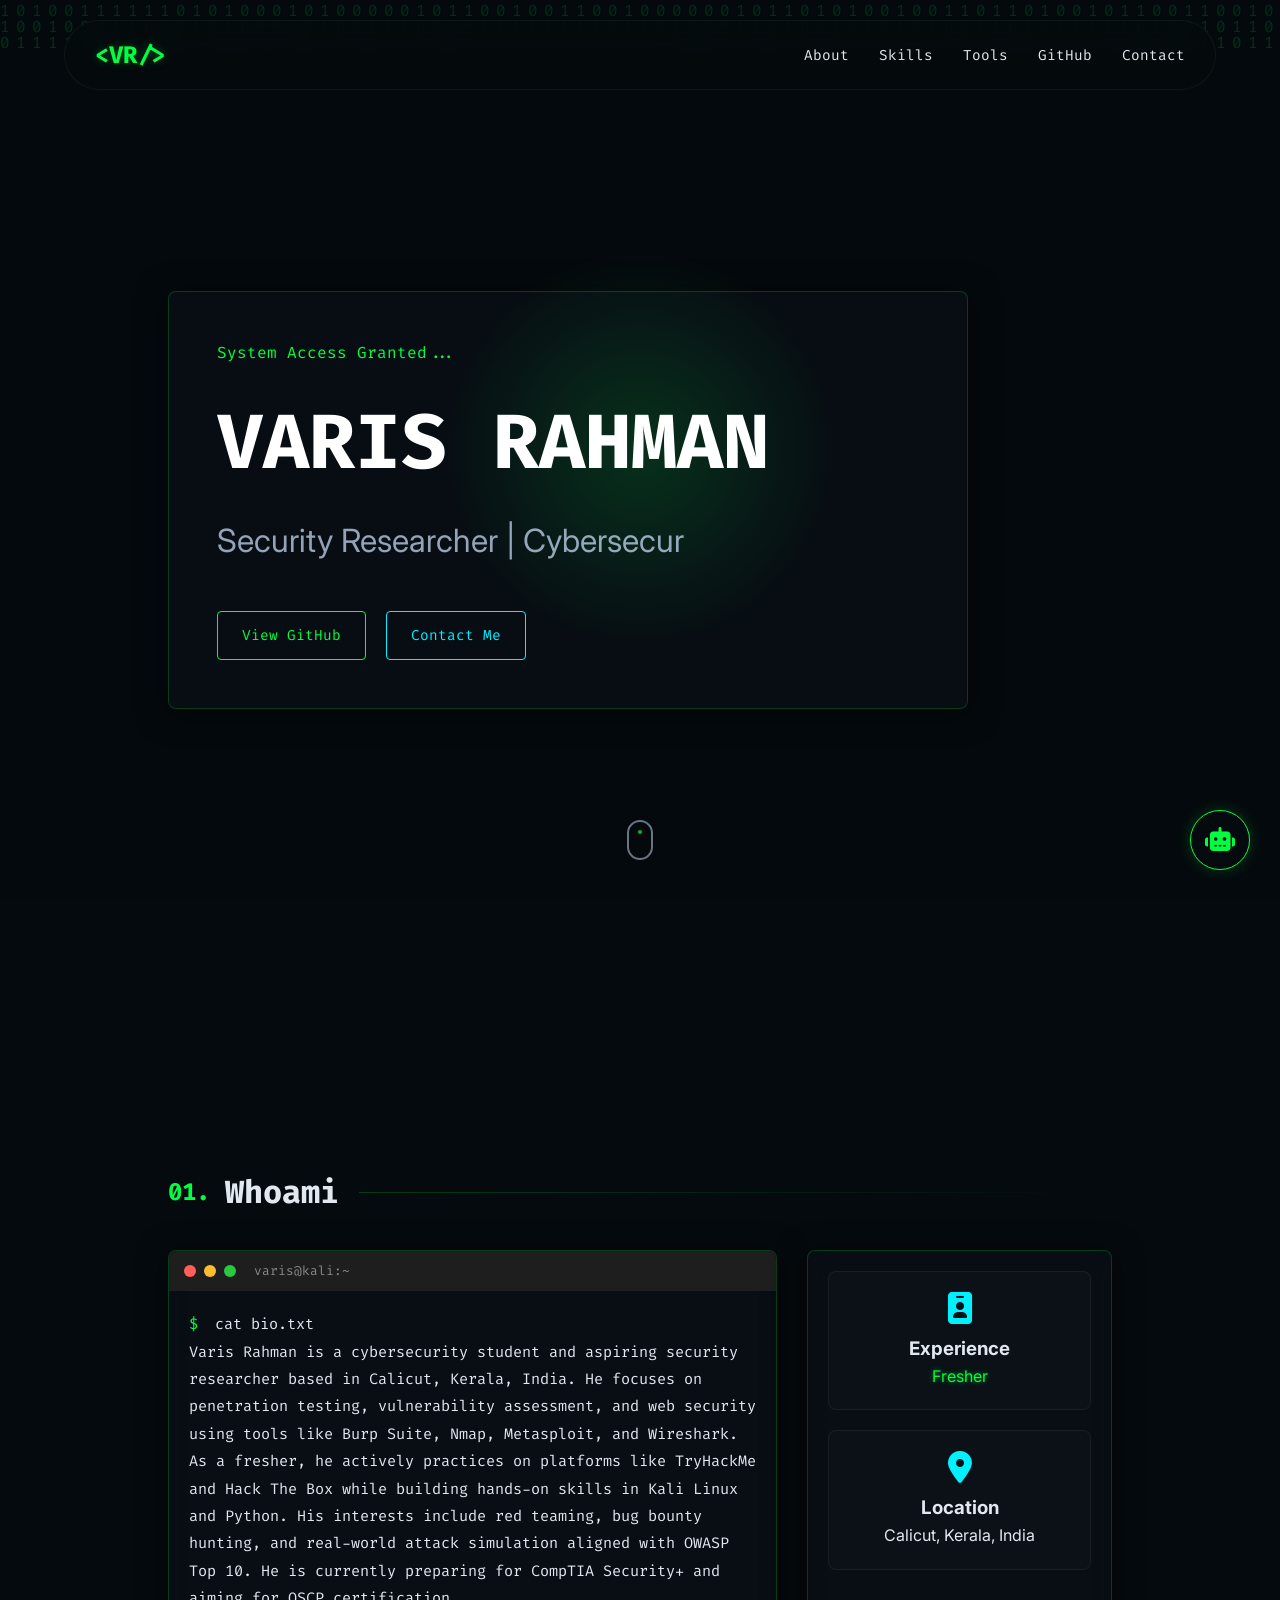
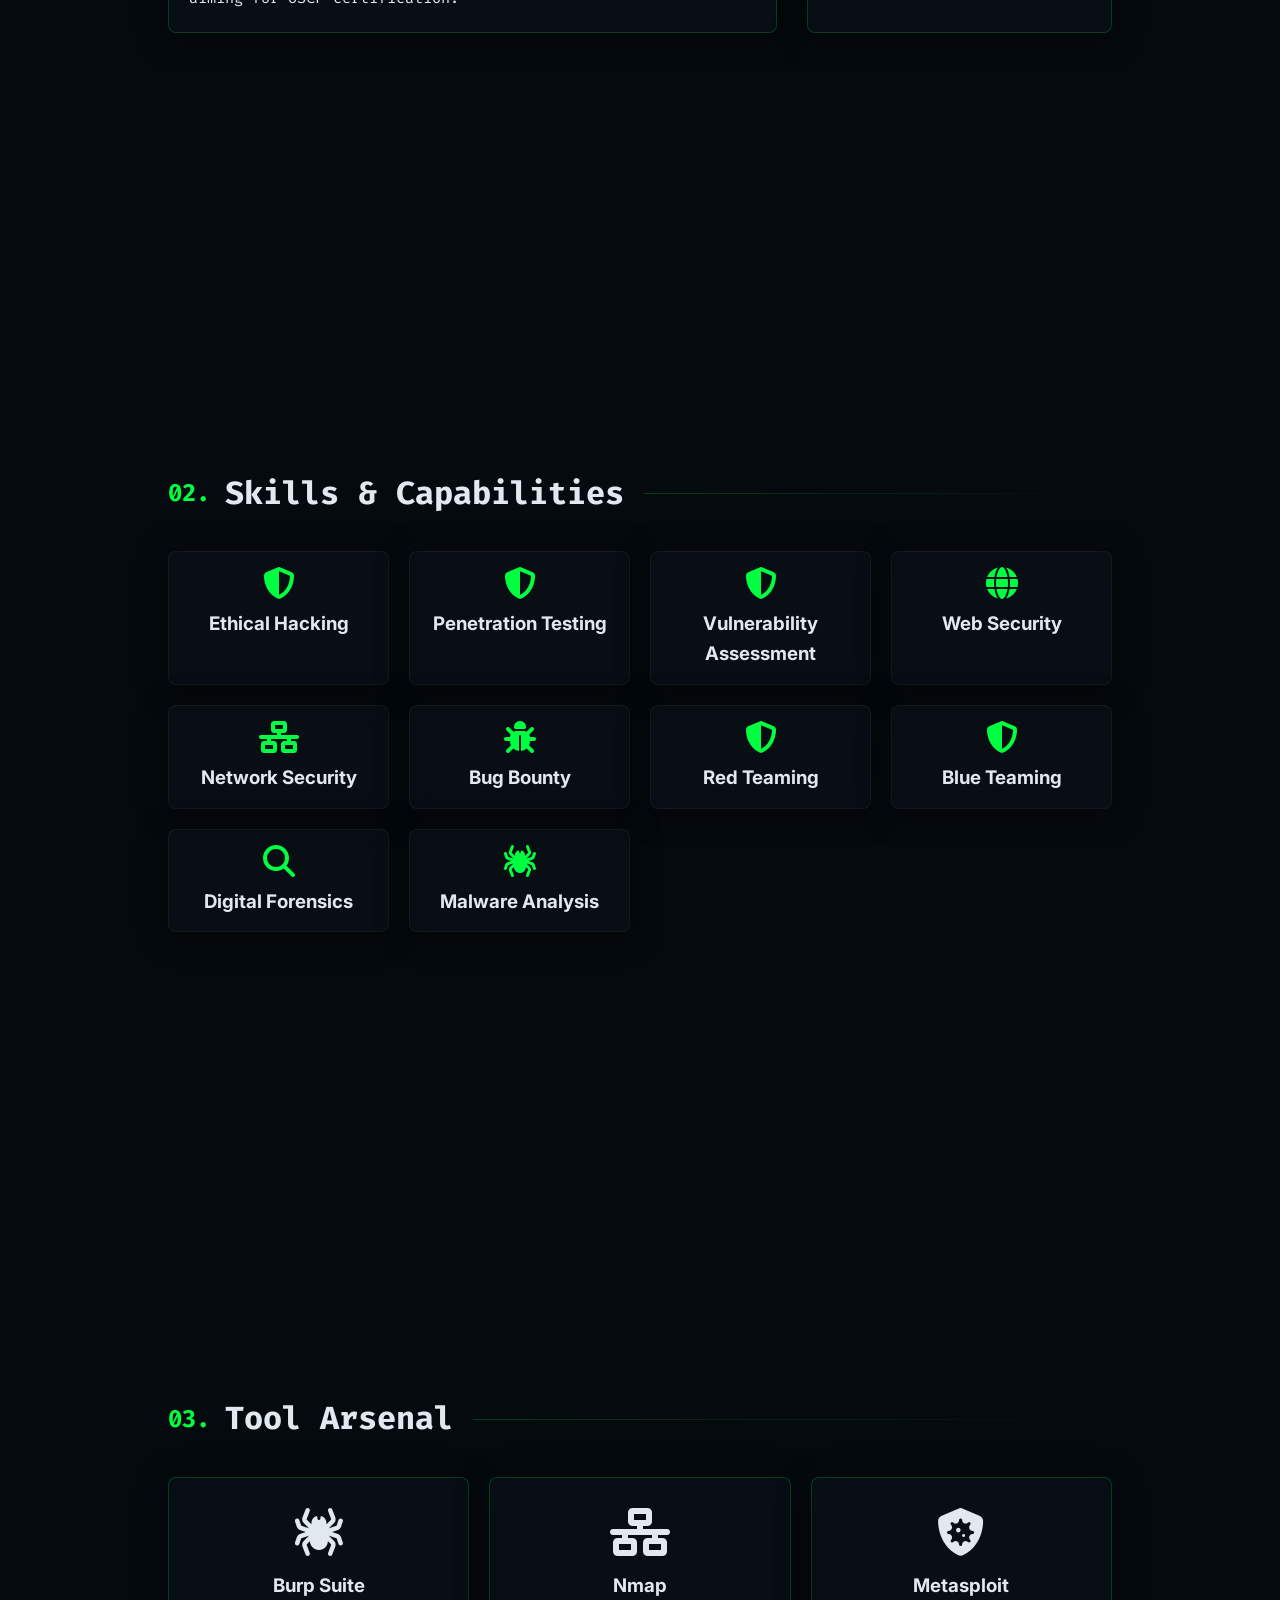
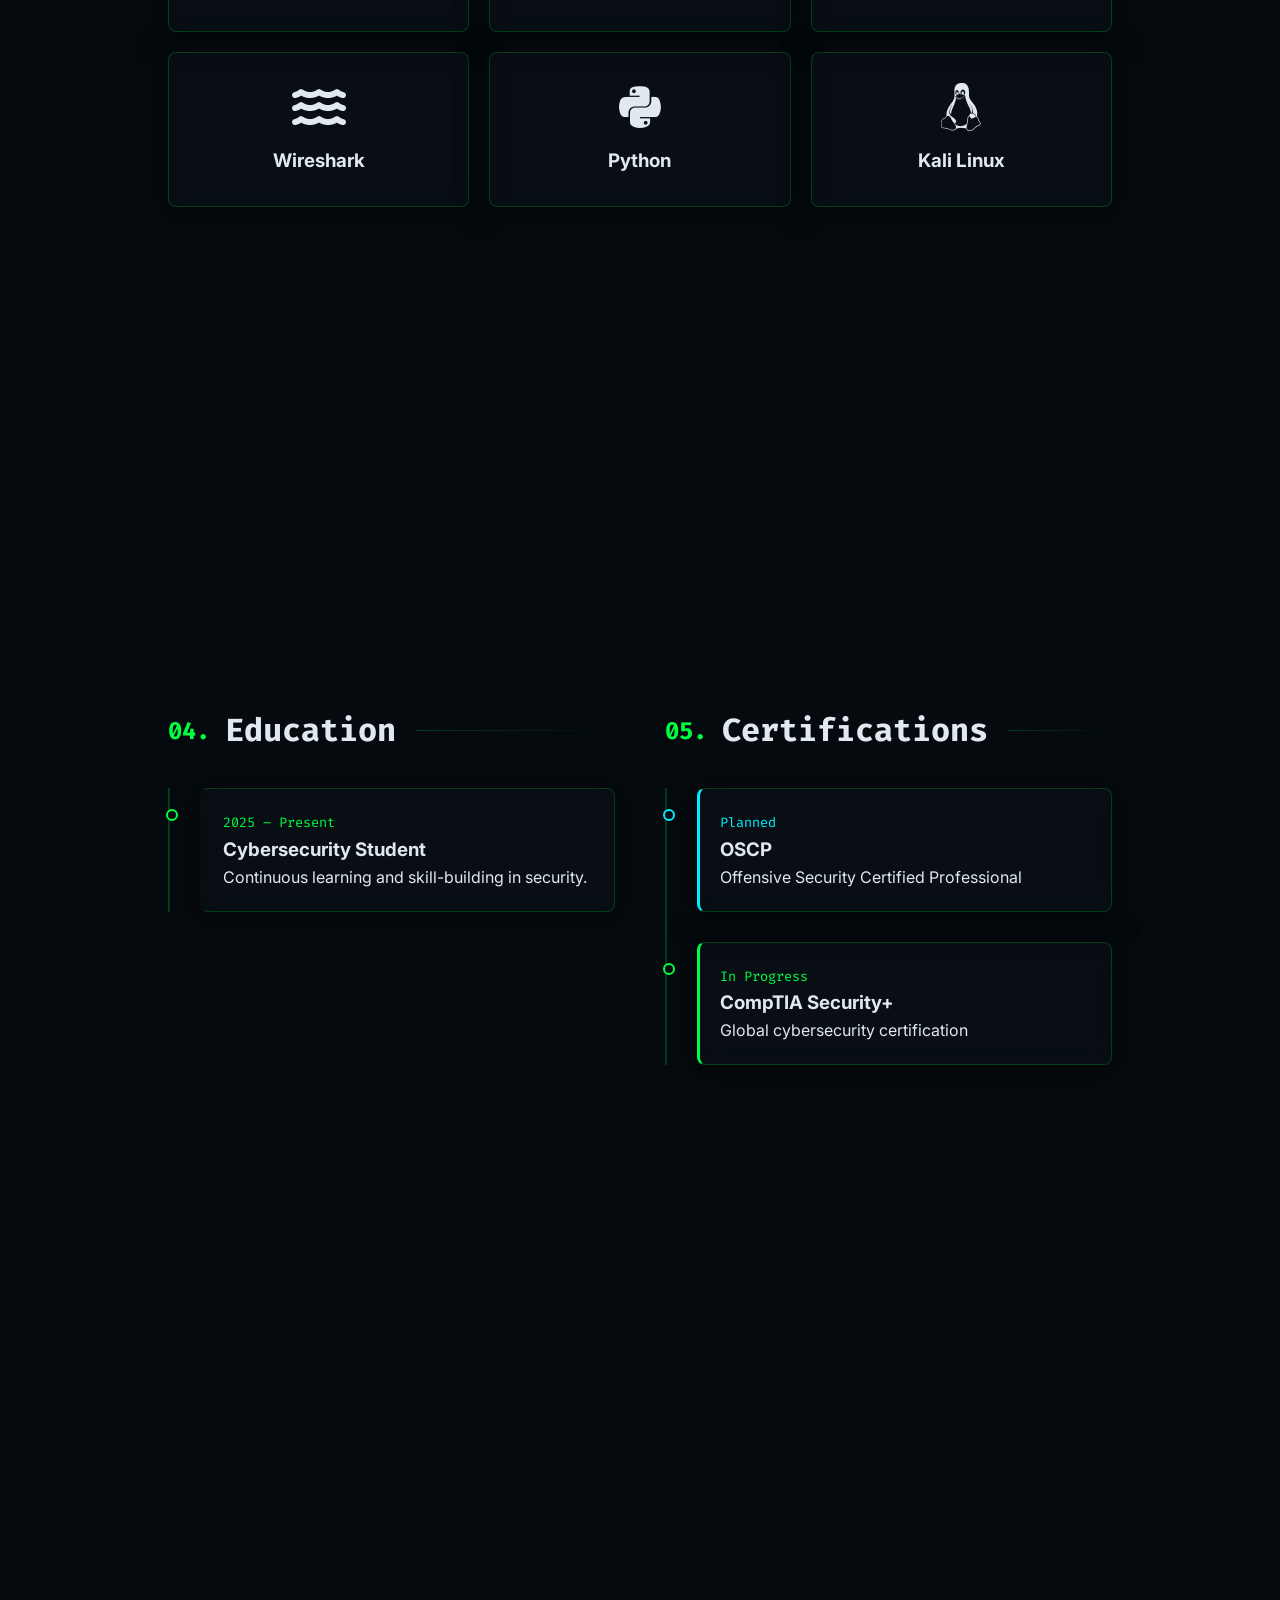
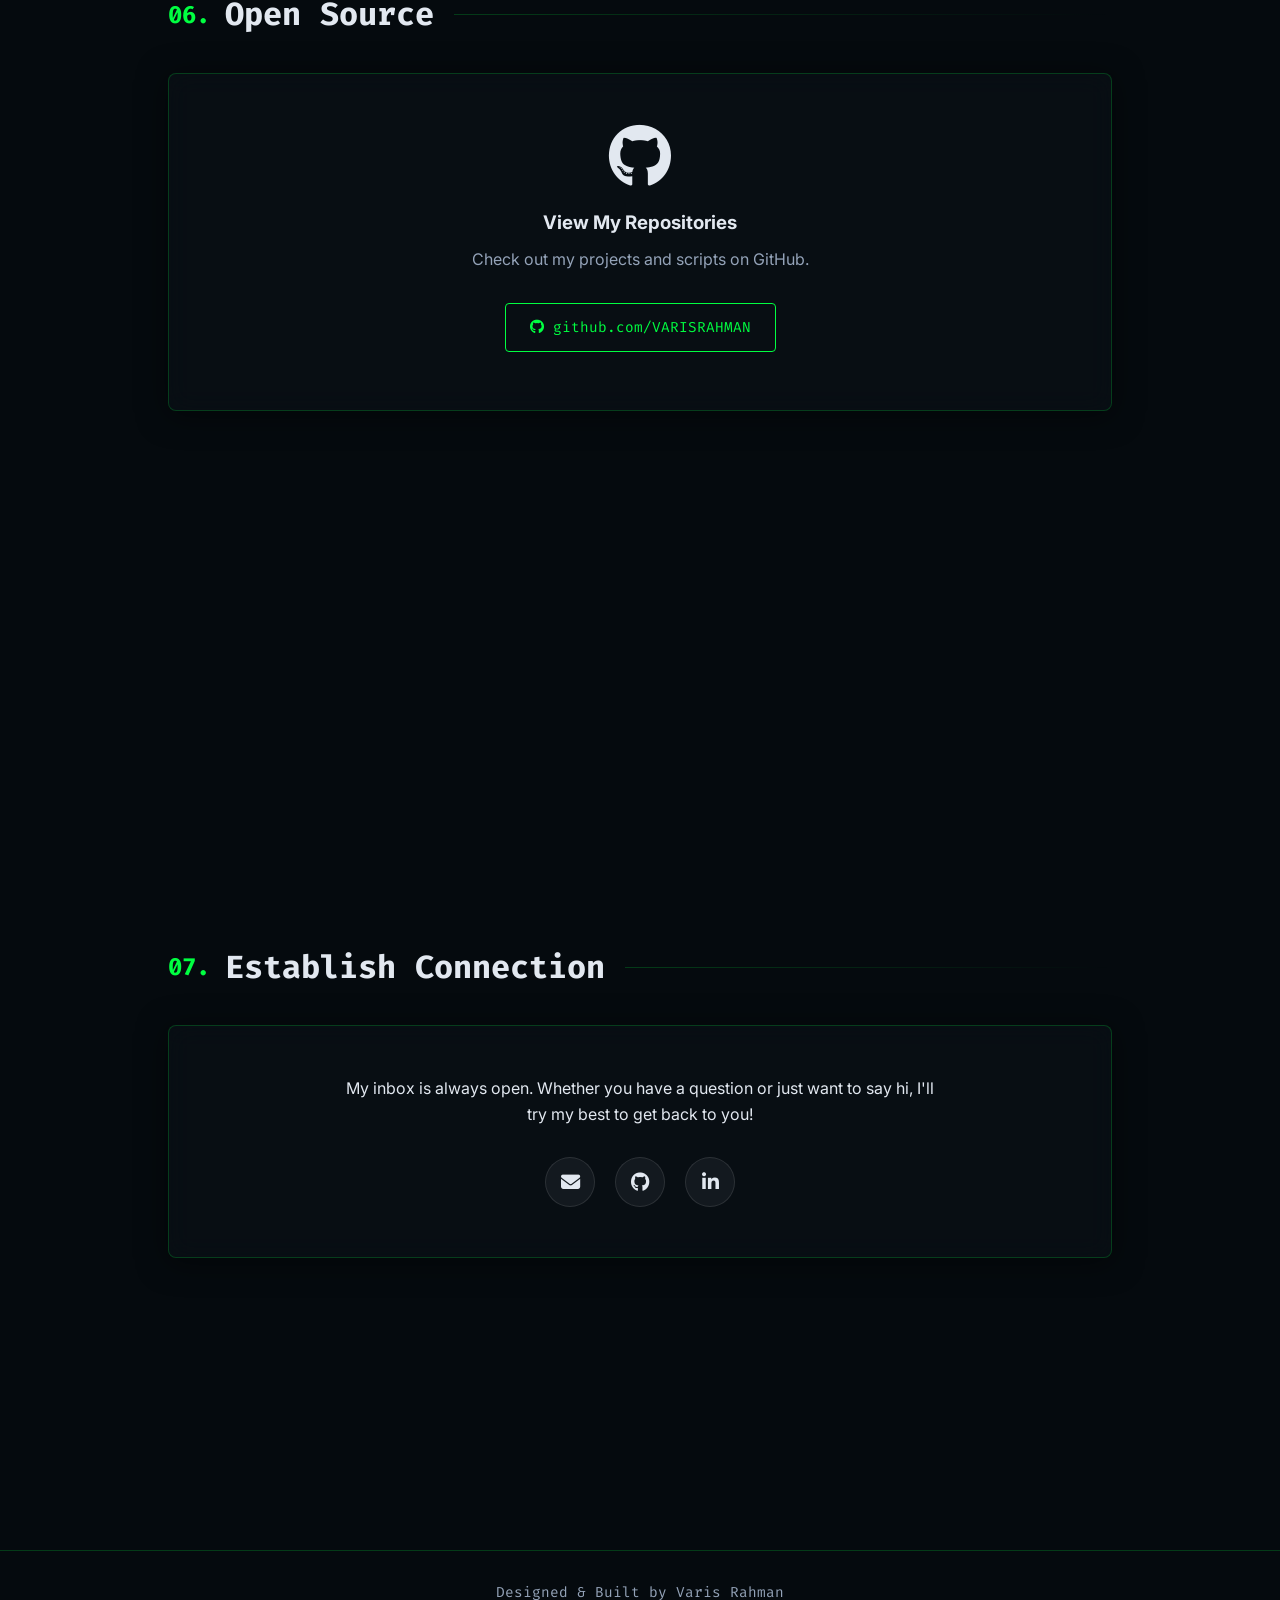
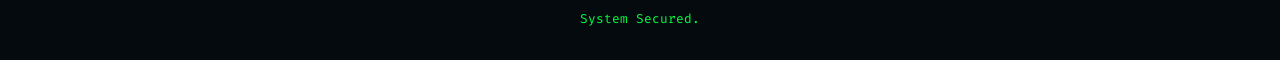
==== index.html @ 5e15b6a6 "Add files via upload" ====
<!DOCTYPE html>
<html lang="en">

<head>
    <meta charset="UTF-8">
    <meta name="viewport" content="width=device-width, initial-scale=1.0">
    <title>Varis Rahman | Cybersecurity Portfolio</title>
    <meta name="description"
        content="Portfolio of Varis Rahman, Security Researcher and Cybersecurity Student from Calicut, Kerala.">
    <link
        href="https://fonts.googleapis.com/css2?family=Fira+Code:wght@300;400;500;600;700&family=Inter:wght@300;400;500;600;700&display=swap"
        rel="stylesheet">
    <link rel="stylesheet" href="https://cdnjs.cloudflare.com/ajax/libs/font-awesome/6.4.0/css/all.min.css">
    <link rel="stylesheet" href="style.css">
</head>

<body>
    <!-- Canvas for Binary Rain -->
    <canvas id="binary-canvas"></canvas>

    <header>
        <nav class="glass-nav">
            <div class="logo">&lt;VR/&gt;</div>
            <ul class="nav-links">
                <li><a href="#about">About</a></li>
                <li><a href="#skills">Skills</a></li>
                <li><a href="#tools">Tools</a></li>
                <li><a href="#github">GitHub</a></li>
                <li><a href="#contact">Contact</a></li>
            </ul>
        </nav>
    </header>

    <main>
        <!-- Home / Hero -->
        <section id="hero" class="hero-section">
            <div class="hero-content glass-panel reveal">
                <p class="greeting">System Access Granted...</p>
                <h1 class="glitch" data-text="VARIS RAHMAN">VARIS RAHMAN</h1>
                <h2 id="typing-text" class="cyber-subtitle"></h2>
                <div class="hero-cta">
                    <a href="#github" class="cyber-btn primary">View GitHub</a>
                    <a href="#contact" class="cyber-btn secondary">Contact Me</a>
                </div>
            </div>
            <div class="scroll-indicator">
                <div class="mouse">
                    <div class="wheel"></div>
                </div>
            </div>
        </section>

        <!-- About -->
        <section id="about" class="about-section">
            <h2 class="section-title reveal"><span>01.</span> Whoami</h2>
            <div class="about-grid reveal">
                <div class="about-text glass-panel">
                    <div class="terminal-header">
                        <span class="dot red"></span>
                        <span class="dot yellow"></span>
                        <span class="dot green"></span>
                        <span class="term-title">varis@kali:~</span>
                    </div>
                    <div class="terminal-body">
                        <p><span class="prompt">$</span> cat bio.txt</p>
                        <p class="bio-text">
                            Varis Rahman is a cybersecurity student and aspiring security researcher based in Calicut,
                            Kerala, India. He focuses on penetration testing, vulnerability assessment, and web security
                            using tools like Burp Suite, Nmap, Metasploit, and Wireshark. As a fresher, he actively
                            practices on platforms like TryHackMe and Hack The Box while building hands-on skills in
                            Kali Linux and Python. His interests include red teaming, bug bounty hunting, and real-world
                            attack simulation aligned with OWASP Top 10. He is currently preparing for CompTIA Security+
                            and aiming for OSCP certification.
                        </p>
                    </div>
                </div>
                <div class="about-stats glass-panel">
                    <div class="stat-item">
                        <i class="fas fa-id-badge"></i>
                        <h3>Experience</h3>
                        <p class="neon-text">Fresher</p>
                    </div>
                    <div class="stat-item">
                        <i class="fas fa-map-marker-alt"></i>
                        <h3>Location</h3>
                        <p>Calicut, Kerala, India</p>
                    </div>
                </div>
            </div>
        </section>

        <!-- Skills -->
        <section id="skills" class="skills-section">
            <h2 class="section-title reveal"><span>02.</span> Skills & Capabilities</h2>
            <div class="skills-grid reveal">
                <!-- Skill cards injected via JS -->
            </div>
        </section>

        <!-- Tools -->
        <section id="tools" class="tools-section">
            <h2 class="section-title reveal"><span>03.</span> Tool Arsenal</h2>
            <div class="tools-grid reveal">
                <div class="tool-card glass-panel">
                    <i class="fas fa-spider"></i>
                    <h3>Burp Suite</h3>
                </div>
                <div class="tool-card glass-panel">
                    <i class="fas fa-network-wired"></i>
                    <h3>Nmap</h3>
                </div>
                <div class="tool-card glass-panel">
                    <i class="fas fa-shield-virus"></i>
                    <h3>Metasploit</h3>
                </div>
                <div class="tool-card glass-panel">
                    <i class="fas fa-water"></i>
                    <h3>Wireshark</h3>
                </div>
                <div class="tool-card glass-panel">
                    <i class="fab fa-python"></i>
                    <h3>Python</h3>
                </div>
                <div class="tool-card glass-panel">
                    <i class="fab fa-linux"></i>
                    <h3>Kali Linux</h3>
                </div>
            </div>
        </section>

        <!-- Education & Certifications -->
        <section id="education" class="timeline-section reveal">
            <div class="duel-column">
                <div class="edu-col">
                    <h2 class="section-title"><span>04.</span> Education</h2>
                    <div class="timeline">
                        <div class="timeline-item glass-panel">
                            <div class="timeline-dot"></div>
                            <span class="timeline-date">2025 – Present</span>
                            <h3>Cybersecurity Student</h3>
                            <p>Continuous learning and skill-building in security.</p>
                        </div>
                    </div>
                </div>
                <div class="cert-col">
                    <h2 class="section-title"><span>05.</span> Certifications</h2>
                    <div class="timeline">
                        <div class="timeline-item glass-panel planned">
                            <div class="timeline-dot"></div>
                            <span class="timeline-date">Planned</span>
                            <h3>OSCP</h3>
                            <p>Offensive Security Certified Professional</p>
                        </div>
                        <div class="timeline-item glass-panel in-progress">
                            <div class="timeline-dot"></div>
                            <span class="timeline-date">In Progress</span>
                            <h3>CompTIA Security+</h3>
                            <p>Global cybersecurity certification</p>
                        </div>
                    </div>
                </div>
            </div>
        </section>

        <!-- GitHub -->
        <section id="github" class="auth-section reveal">
            <h2 class="section-title"><span>06.</span> Open Source</h2>
            <div class="github-container glass-panel">
                <i class="fab fa-github github-icon"></i>
                <h3>View My Repositories</h3>
                <p>Check out my projects and scripts on GitHub.</p>
                <a href="https://github.com/VARISRAHMAN" target="_blank" class="cyber-btn primary"><i
                        class="fab fa-github"></i> github.com/VARISRAHMAN</a>
            </div>
        </section>

        <!-- Contact -->
        <section id="contact" class="contact-section reveal">
            <h2 class="section-title"><span>07.</span> Establish Connection</h2>
            <div class="contact-container glass-panel">
                <p>My inbox is always open. Whether you have a question or just want to say hi, I'll try my best to get
                    back to you!</p>
                <div class="social-links">
                    <button id="emailBtn" class="social-btn" style="cursor: pointer;"><i
                            class="fas fa-envelope"></i></button>
                    <a href="https://github.com/VARISRAHMAN" target="_blank" class="social-btn"><i
                            class="fab fa-github"></i></a>
                    <a href="https://www.linkedin.com/in/varis-rahman-7b3995375" target="_blank" class="social-btn"><i
                            class="fab fa-linkedin-in"></i></a>
                </div>
            </div>
        </section>
    </main>

    <footer>
        <p>Designed & Built by Varis Rahman</p>
        <p class="footer-cyber">System Secured.</p>
    </footer>

    <!-- Chatbot Popup -->
    <div class="chatbot-container">
        <button id="chatbot-toggle" class="chatbot-toggle glass-panel">
            <i class="fas fa-robot"></i>
        </button>
        <div id="chatbot-window" class="chatbot-window glass-panel hidden">
            <div class="chat-header">
                <div class="chat-title">
                    <span class="status-dot"></span>
                    CyberAssistant AI
                </div>
                <button id="chatbot-close"><i class="fas fa-times"></i></button>
            </div>
            <div class="chat-body" id="chat-body">
                <div class="message bot-message">
                    <p>Connection established. Ask me about Varis.</p>
                </div>
            </div>
            <div class="chat-input-area">
                <input type="text" id="chat-input" placeholder="Type your query...">
                <button id="chat-send"><i class="fas fa-paper-plane"></i></button>
            </div>
        </div>
    </div>

    <!-- Cursor Trail -->
    <div class="cursor-glow"></div>

    <script src="script.js"></script>
</body>

</html>
---- style.css ----
:root {
    /* Color Palette */
    --bg-dark: #050a0e;
    --bg-light: #0a1118;
    --neon-green: #00ff41;
    --neon-cyan: #00f0ff;
    --text-main: #e2e8f0;
    --text-muted: #94a3b8;
    --glass-bg: rgba(10, 17, 24, 0.6);
    --glass-border: rgba(0, 255, 65, 0.2);
    
    /* Typography */
    --font-heading: 'Fira Code', monospace;
    --font-body: 'Inter', sans-serif;
    
    /* Spacing & Transitions */
    --transition: all 0.3s ease;
}

*, *::before, *::after {
    box-sizing: border-box;
    margin: 0;
    padding: 0;
}

html {
    scroll-behavior: smooth;
    scrollbar-width: thin;
    scrollbar-color: var(--neon-green) var(--bg-dark);
}

body {
    background-color: var(--bg-dark);
    color: var(--text-main);
    font-family: var(--font-body);
    line-height: 1.6;
    overflow-x: hidden;
}

/* Custom Scrollbar Webkit */
::-webkit-scrollbar {
    width: 8px;
}
::-webkit-scrollbar-track {
    background: var(--bg-dark);
}
::-webkit-scrollbar-thumb {
    background: var(--neon-green);
    border-radius: 4px;
}

/* Cursor Glow */
.cursor-glow {
    width: 400px;
    height: 400px;
    background: radial-gradient(circle, rgba(0,255,65,0.15) 0%, rgba(0,0,0,0) 70%);
    position: fixed;
    top: 50%;
    left: 50%;
    transform: translate(-50%, -50%);
    pointer-events: none;
    z-index: 9999;
    transition: width 0.2s, height 0.2s;
    mix-blend-mode: screen;
}

/* Binary Canvas */
#binary-canvas {
    position: fixed;
    top: 0;
    left: 0;
    width: 100vw;
    height: 100vh;
    z-index: -1;
    opacity: 0.15;
}

/* Utility Classes */
.glass-panel {
    background: var(--glass-bg);
    backdrop-filter: blur(12px);
    -webkit-backdrop-filter: blur(12px);
    border: 1px solid var(--glass-border);
    border-radius: 8px;
    box-shadow: 0 4px 30px rgba(0, 0, 0, 0.5);
}

.section-title {
    font-family: var(--font-heading);
    font-size: 2rem;
    margin-bottom: 2rem;
    display: flex;
    align-items: center;
}

.section-title span {
    color: var(--neon-green);
    margin-right: 15px;
    font-size: 1.5rem;
}

.section-title::after {
    content: '';
    display: block;
    height: 1px;
    background: linear-gradient(90deg, var(--glass-border), transparent);
    flex-grow: 1;
    margin-left: 20px;
}

.neon-text {
    color: var(--neon-green);
    text-shadow: 0 0 5px rgba(0, 255, 65, 0.5);
}

/* Buttons */
.cyber-btn {
    display: inline-block;
    padding: 0.75rem 1.5rem;
    font-family: var(--font-heading);
    font-size: 0.9rem;
    text-decoration: none;
    border-radius: 4px;
    transition: var(--transition);
    position: relative;
    overflow: hidden;
    z-index: 1;
}

.cyber-btn.primary {
    color: var(--bg-dark);
    background: transparent;
    border: 1px solid var(--neon-green);
    color: var(--neon-green);
}

.cyber-btn.primary::before {
    content: '';
    position: absolute;
    top: 0; left: 0; width: 0; height: 100%;
    background: rgba(0,255,65,0.1);
    z-index: -1;
    transition: var(--transition);
}

.cyber-btn.primary:hover {
    box-shadow: 0 0 15px rgba(0, 255, 65, 0.4);
}

.cyber-btn.primary:hover::before {
    width: 100%;
}

.cyber-btn.secondary {
    color: var(--neon-cyan);
    border: 1px solid var(--neon-cyan);
}

.cyber-btn.secondary:hover {
    background: rgba(0, 240, 255, 0.1);
    box-shadow: 0 0 15px rgba(0, 240, 255, 0.4);
}

/* Navigation */
header {
    position: fixed;
    top: 0;
    width: 100%;
    z-index: 1000;
    padding: 20px 0;
    transition: var(--transition);
}

.glass-nav {
    display: flex;
    justify-content: space-between;
    align-items: center;
    width: 90%;
    max-width: 1200px;
    margin: 0 auto;
    padding: 15px 30px;
    background: rgba(5, 10, 14, 0.7);
    backdrop-filter: blur(10px);
    border: 1px solid rgba(255,255,255,0.05);
    border-radius: 50px;
}

.logo {
    font-family: var(--font-heading);
    color: var(--neon-green);
    font-size: 1.5rem;
    font-weight: 700;
    text-shadow: 0 0 10px rgba(0,255,65,0.3);
}

.nav-links {
    list-style: none;
    display: flex;
    gap: 30px;
}

.nav-links a {
    color: var(--text-main);
    text-decoration: none;
    font-family: var(--font-heading);
    font-size: 0.9rem;
    transition: var(--transition);
}

.nav-links a:hover {
    color: var(--neon-green);
}

/* Main Layout */
main {
    padding: 0 10%;
    max-width: 1200px;
    margin: 0 auto;
}

section {
    min-height: 100vh;
    padding-top: 100px;
    display: flex;
    flex-direction: column;
    justify-content: center;
}

/* Hero Section */
.hero-content {
    padding: 3rem;
    max-width: 800px;
}

.greeting {
    font-family: var(--font-heading);
    color: var(--neon-green);
    margin-bottom: 1rem;
}

h1.glitch {
    font-size: clamp(3rem, 6vw, 5rem);
    font-family: var(--font-heading);
    font-weight: 700;
    margin-bottom: 10px;
    position: relative;
    color: #fff;
}

.cyber-subtitle {
    font-size: clamp(1.2rem, 3vw, 2rem);
    color: var(--text-muted);
    margin-bottom: 2rem;
    font-weight: 400;
    min-height: 2em; /* Prevents layout shift during typing */
}

.hero-cta {
    display: flex;
    gap: 20px;
}

/* Scroll indicator */
.scroll-indicator {
    position: absolute;
    bottom: 40px;
    left: 50%;
    transform: translateX(-50%);
    opacity: 0.7;
}

.mouse {
    width: 26px;
    height: 40px;
    border: 2px solid var(--text-muted);
    border-radius: 15px;
    position: relative;
}

.wheel {
    width: 4px;
    height: 4px;
    background: var(--neon-green);
    border-radius: 50%;
    position: absolute;
    top: 8px;
    left: 50%;
    transform: translateX(-50%);
    animation: scroll 2s infinite;
}

@keyframes scroll {
    0% { top: 8px; opacity: 1; }
    100% { top: 24px; opacity: 0; }
}


/* About Section */
.about-grid {
    display: grid;
    grid-template-columns: 2fr 1fr;
    gap: 30px;
}

.terminal-header {
    background: #1e1e1e;
    padding: 10px 15px;
    border-radius: 8px 8px 0 0;
    display: flex;
    align-items: center;
    gap: 8px;
}

.dot { width: 12px; height: 12px; border-radius: 50%; }
.dot.red { background: #ff5f56; }
.dot.yellow { background: #ffbd2e; }
.dot.green { background: #27c93f; }

.term-title {
    margin-left: 10px;
    font-family: var(--font-heading);
    font-size: 0.8rem;
    color: #888;
}

.terminal-body {
    padding: 20px;
    font-family: var(--font-heading);
    font-size: 0.95rem;
    line-height: 1.8;
}

.prompt { color: var(--neon-green); margin-right: 8px;}

.about-stats {
    display: flex;
    flex-direction: column;
    gap: 20px;
    padding: 20px;
}

.stat-item {
    text-align: center;
    padding: 20px;
    background: rgba(255,255,255,0.02);
    border-radius: 8px;
    border: 1px solid rgba(255,255,255,0.05);
}

.stat-item i {
    font-size: 2rem;
    color: var(--neon-cyan);
    margin-bottom: 10px;
}


/* Skills Section */
.skills-grid {
    display: grid;
    grid-template-columns: repeat(auto-fill, minmax(200px, 1fr));
    gap: 20px;
}

.skill-card {
    padding: 15px;
    text-align: center;
    transition: var(--transition);
    cursor: default;
    border: 1px solid rgba(255,255,255,0.05);
}

.skill-card:hover {
    border-color: var(--neon-green);
    box-shadow: 0 0 15px rgba(0,255,65,0.2);
    transform: translateY(-5px);
}

.skill-card i {
    font-size: 2rem;
    color: var(--neon-green);
    margin-bottom: 10px;
}

/* Tools Section */
.tools-grid {
    display: grid;
    grid-template-columns: repeat(3, 1fr);
    gap: 20px;
}

.tool-card {
    padding: 30px;
    display: flex;
    flex-direction: column;
    align-items: center;
    gap: 15px;
    transition: var(--transition);
}

.tool-card:hover {
    background: rgba(0,255,65,0.05);
    border-color: var(--neon-green);
}

.tool-card i {
    font-size: 3rem;
    color: var(--text-main);
}

/* Timeline / Education / Certs */
.duel-column {
    display: grid;
    grid-template-columns: 1fr 1fr;
    gap: 50px;
}

.timeline {
    border-left: 2px solid var(--glass-border);
    padding-left: 30px;
    position: relative;
}

.timeline-item {
    padding: 20px;
    margin-bottom: 30px;
    position: relative;
    border-left: 3px solid transparent;
}

.timeline-item.planned { border-left-color: var(--neon-cyan); }
.timeline-item.in-progress { border-left-color: var(--neon-green); }

.timeline-dot {
    position: absolute;
    left: -37px;
    top: 20px;
    width: 12px;
    height: 12px;
    background: var(--bg-dark);
    border: 2px solid var(--neon-green);
    border-radius: 50%;
}
.planned .timeline-dot { border-color: var(--neon-cyan); }

.timeline-date {
    font-family: var(--font-heading);
    font-size: 0.85rem;
    color: var(--neon-green);
}

.planned .timeline-date { color: var(--neon-cyan); }


/* GitHub / Open Source */
.github-container {
    text-align: center;
    padding: 50px;
}

.github-icon {
    font-size: 4rem;
    margin-bottom: 20px;
    color: var(--text-main);
}

.github-container p {
    margin-top: 10px;
    margin-bottom: 30px;
    color: var(--text-muted);
}

/* Contact */
.contact-container {
    padding: 50px;
    text-align: center;
}

.contact-container p {
    max-width: 600px;
    margin: 0 auto 30px auto;
}

.social-links {
    display: flex;
    justify-content: center;
    gap: 20px;
}

.social-btn {
    display: inline-flex;
    align-items: center;
    justify-content: center;
    width: 50px;
    height: 50px;
    border-radius: 50%;
    background: rgba(255,255,255,0.05);
    color: var(--text-main);
    font-size: 1.2rem;
    text-decoration: none;
    transition: var(--transition);
    border: 1px solid rgba(255,255,255,0.1);
}

.social-btn:hover {
    color: var(--neon-green);
    border-color: var(--neon-green);
    transform: translateY(-3px);
    box-shadow: 0 5px 15px rgba(0,255,65,0.2);
}

/* Footer */
footer {
    text-align: center;
    padding: 30px;
    font-family: var(--font-heading);
    font-size: 0.9rem;
    color: var(--text-muted);
    border-top: 1px solid var(--glass-border);
    margin-top: 50px;
}

.footer-cyber {
    color: var(--neon-green);
    margin-top: 5px;
    font-size: 0.8rem;
}

/* Chatbot */
.chatbot-container {
    position: fixed;
    bottom: 30px;
    right: 30px;
    z-index: 1000;
}

.chatbot-toggle {
    width: 60px;
    height: 60px;
    border-radius: 50%;
    border: 1px solid var(--neon-green);
    background: var(--bg-dark);
    color: var(--neon-green);
    font-size: 1.5rem;
    cursor: pointer;
    box-shadow: 0 0 15px rgba(0,255,65,0.2);
    transition: var(--transition);
}

.chatbot-toggle:hover {
    transform: scale(1.1);
    box-shadow: 0 0 25px rgba(0,255,65,0.5);
}

.chatbot-window {
    position: absolute;
    bottom: 80px;
    right: 0;
    width: 350px;
    height: 450px;
    display: flex;
    flex-direction: column;
    border: 1px solid var(--neon-green);
    border-radius: 12px;
    overflow: hidden;
    transition: all 0.4s cubic-bezier(0.175, 0.885, 0.32, 1.275);
    background: var(--bg-dark);
    box-shadow: 0 10px 30px rgba(0,0,0,0.8);
    transform-origin: bottom right;
}

.chatbot-window.hidden {
    opacity: 0;
    transform: scale(0);
    pointer-events: none;
}

.chat-header {
    padding: 15px;
    background: rgba(0,255,65,0.1);
    border-bottom: 1px solid var(--glass-border);
    display: flex;
    justify-content: space-between;
    align-items: center;
}

.chat-title {
    display: flex;
    align-items: center;
    gap: 8px;
    font-family: var(--font-heading);
    font-weight: 600;
}

.status-dot {
    width: 8px;
    height: 8px;
    background: var(--neon-green);
    border-radius: 50%;
    box-shadow: 0 0 8px var(--neon-green);
}

#chatbot-close {
    background: none;
    border: none;
    color: var(--text-muted);
    cursor: pointer;
    font-size: 1.2rem;
}

#chatbot-close:hover { color: #ff5f56; }

.chat-body {
    flex-grow: 1;
    padding: 15px;
    overflow-y: auto;
    display: flex;
    flex-direction: column;
    gap: 10px;
}

.message {
    max-width: 80%;
    padding: 10px 15px;
    border-radius: 8px;
    font-size: 0.9rem;
    line-height: 1.4;
}

.bot-message {
    background: rgba(0, 255, 65, 0.1);
    border: 1px solid rgba(0, 255, 65, 0.2);
    align-self: flex-start;
    border-bottom-left-radius: 0;
}

.user-message {
    background: rgba(255, 255, 255, 0.1);
    align-self: flex-end;
    border-bottom-right-radius: 0;
}

.chat-input-area {
    padding: 15px;
    display: flex;
    gap: 10px;
    border-top: 1px solid var(--glass-border);
}

#chat-input {
    flex-grow: 1;
    background: rgba(0,0,0,0.5);
    border: 1px solid var(--glass-border);
    border-radius: 4px;
    padding: 10px;
    color: var(--text-main);
    font-family: var(--font-body);
}

#chat-input:focus {
    outline: none;
    border-color: var(--neon-green);
}

#chat-send {
    background: var(--neon-green);
    color: var(--bg-dark);
    border: none;
    border-radius: 4px;
    width: 40px;
    cursor: pointer;
    transition: var(--transition);
}

#chat-send:hover {
    background: #00cc33;
}

/* Animations */
.reveal {
    opacity: 0;
    transform: translateY(30px);
    transition: all 0.8s ease-out;
}

.reveal.active {
    opacity: 1;
    transform: translateY(0);
}

/* Responsive */
@media (max-width: 900px) {
    .about-grid, .duel-column {
        grid-template-columns: 1fr;
    }
    .tools-grid { grid-template-columns: repeat(2, 1fr); }
    .nav-links { display: none; } /* Could add a hamburger menu if needed */
}
@media (max-width: 500px) {
    .tools-grid { grid-template-columns: 1fr; }
    h1.glitch { font-size: 2.5rem; }
    .chatbot-window { width: 90vw; bottom: 80px; right: 5vw; }
}
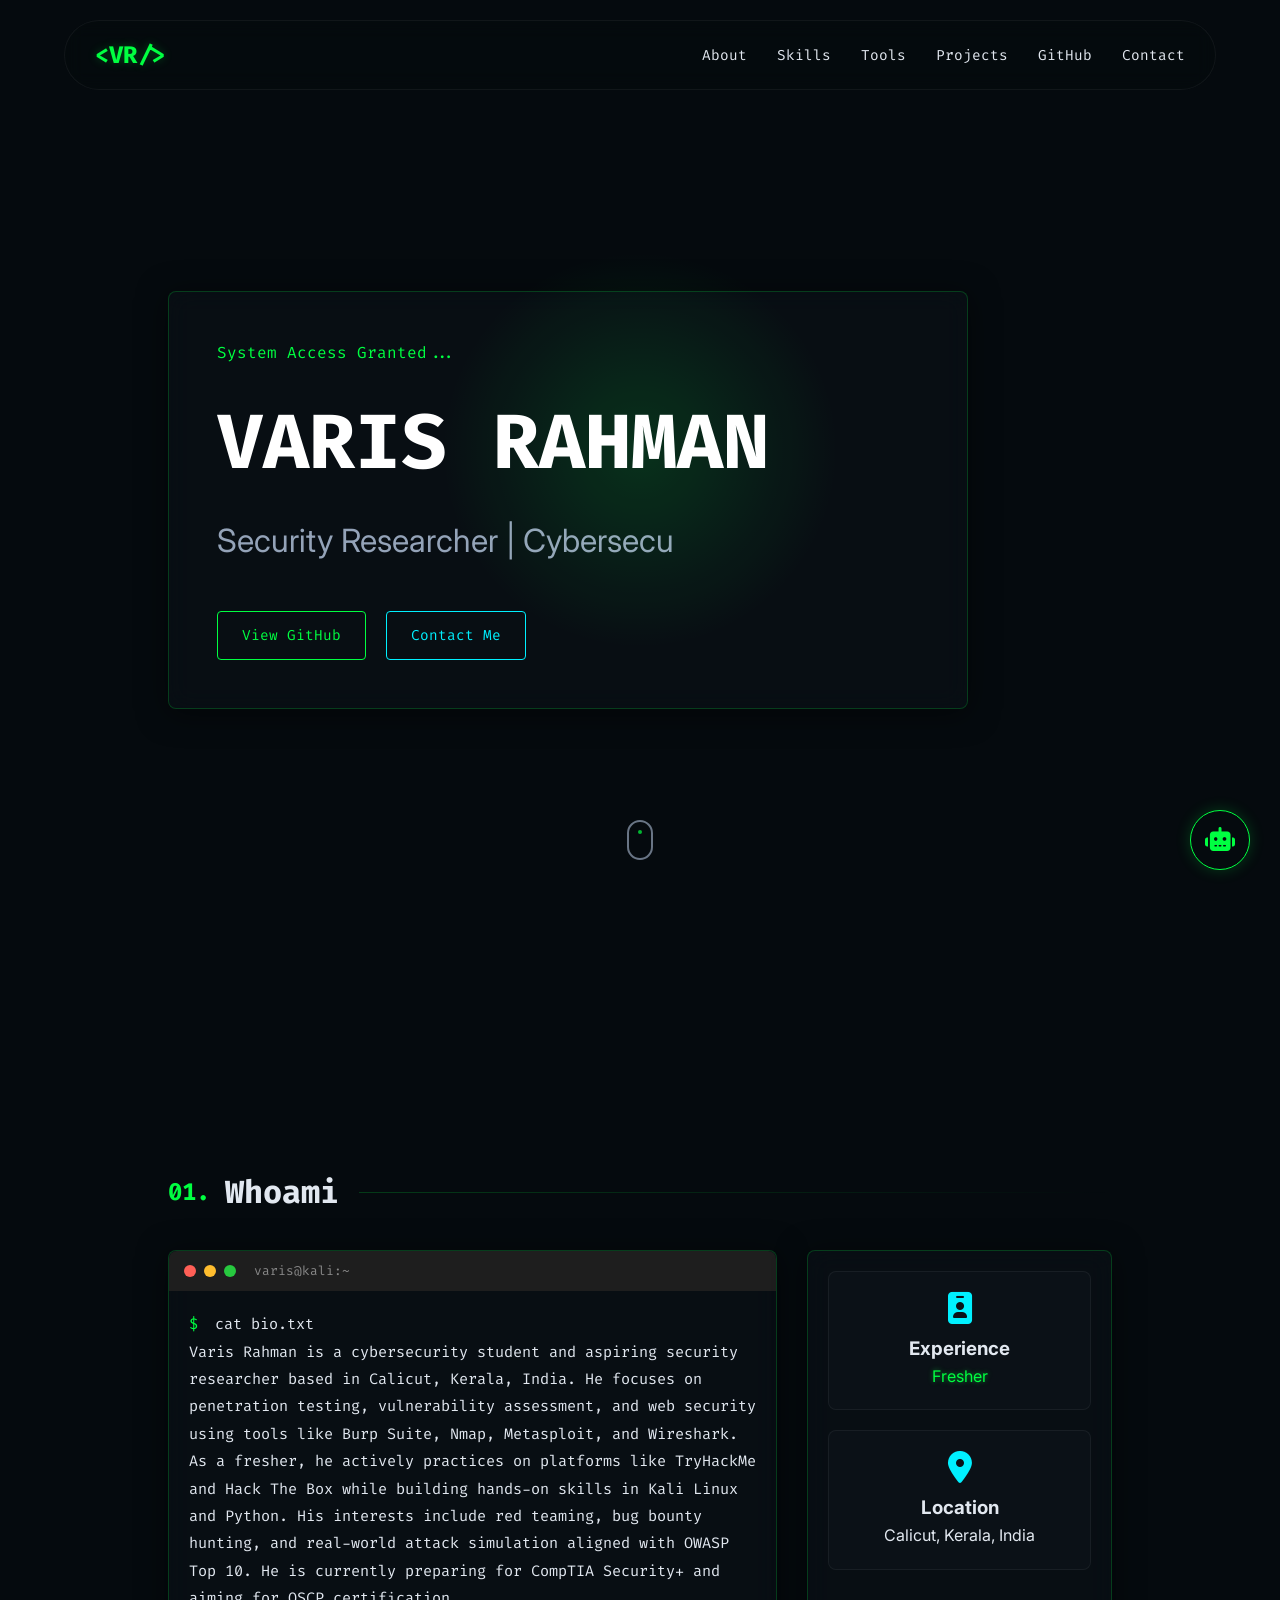
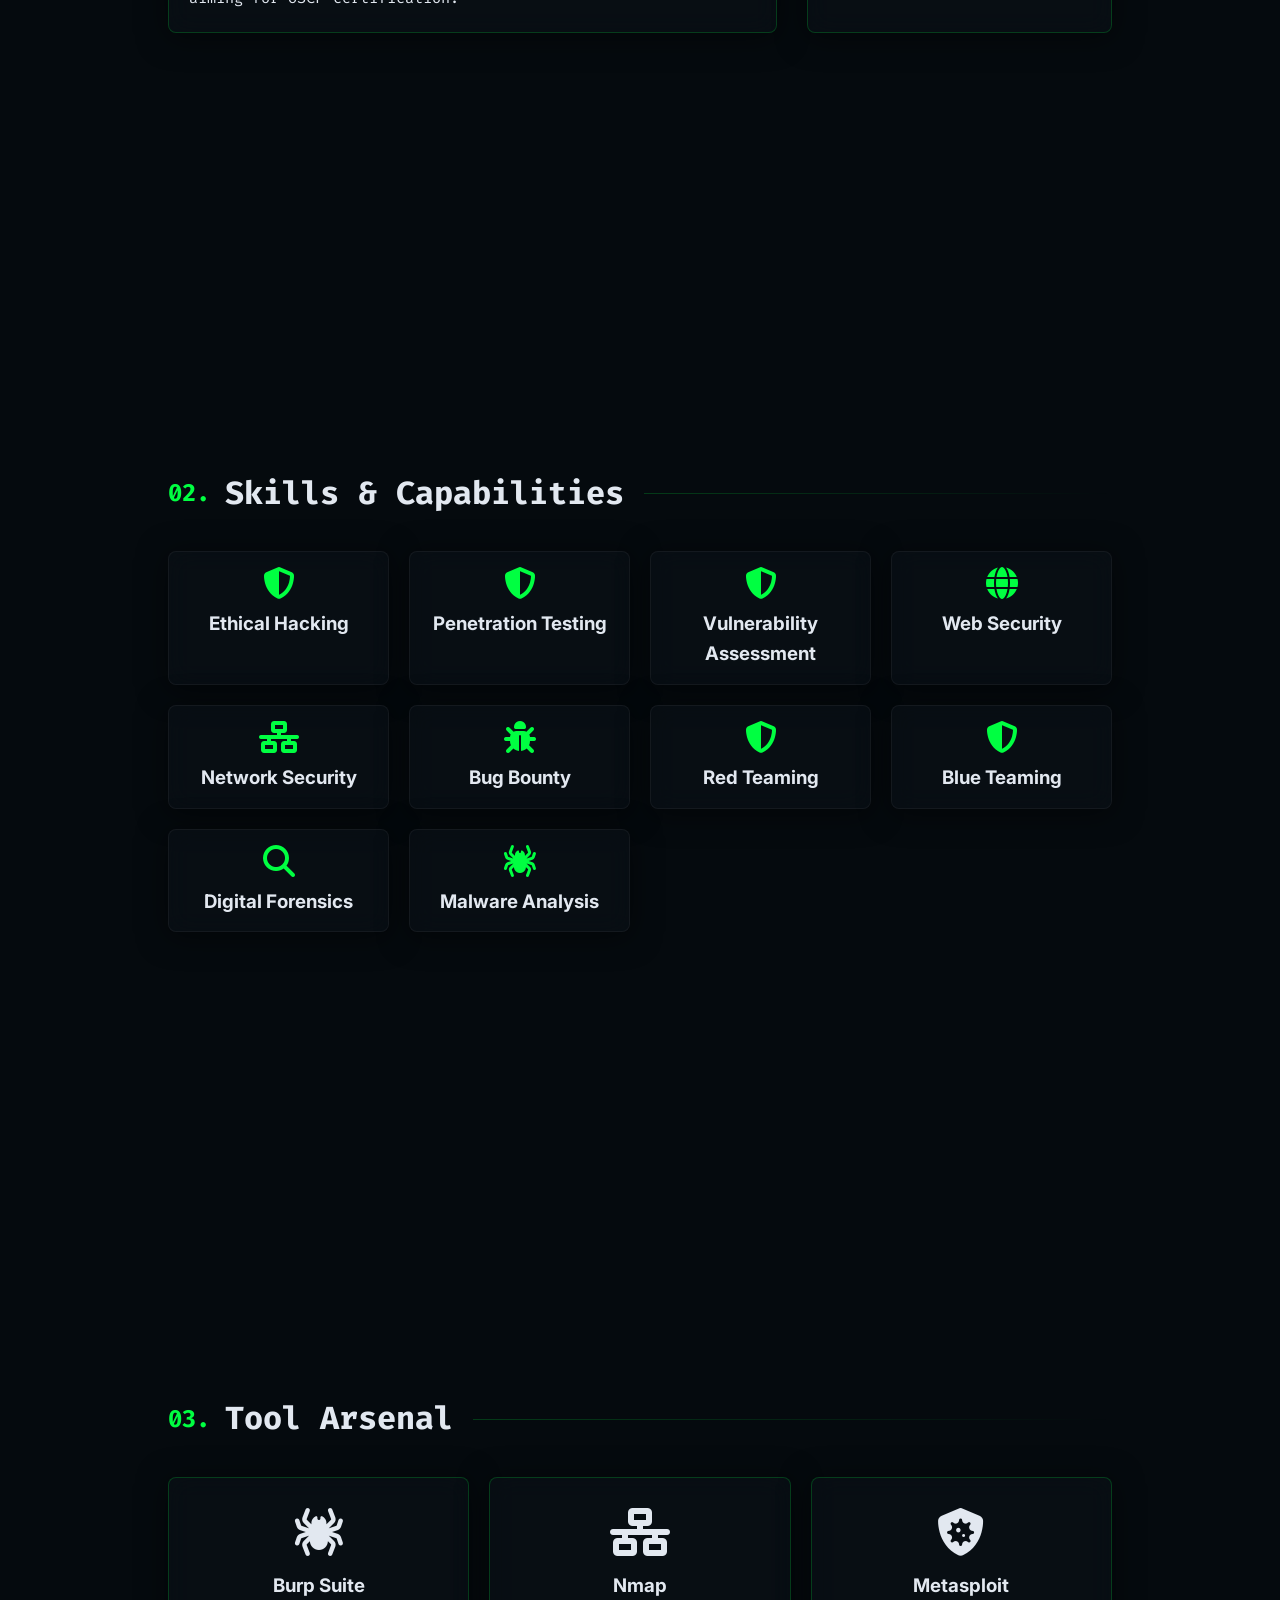
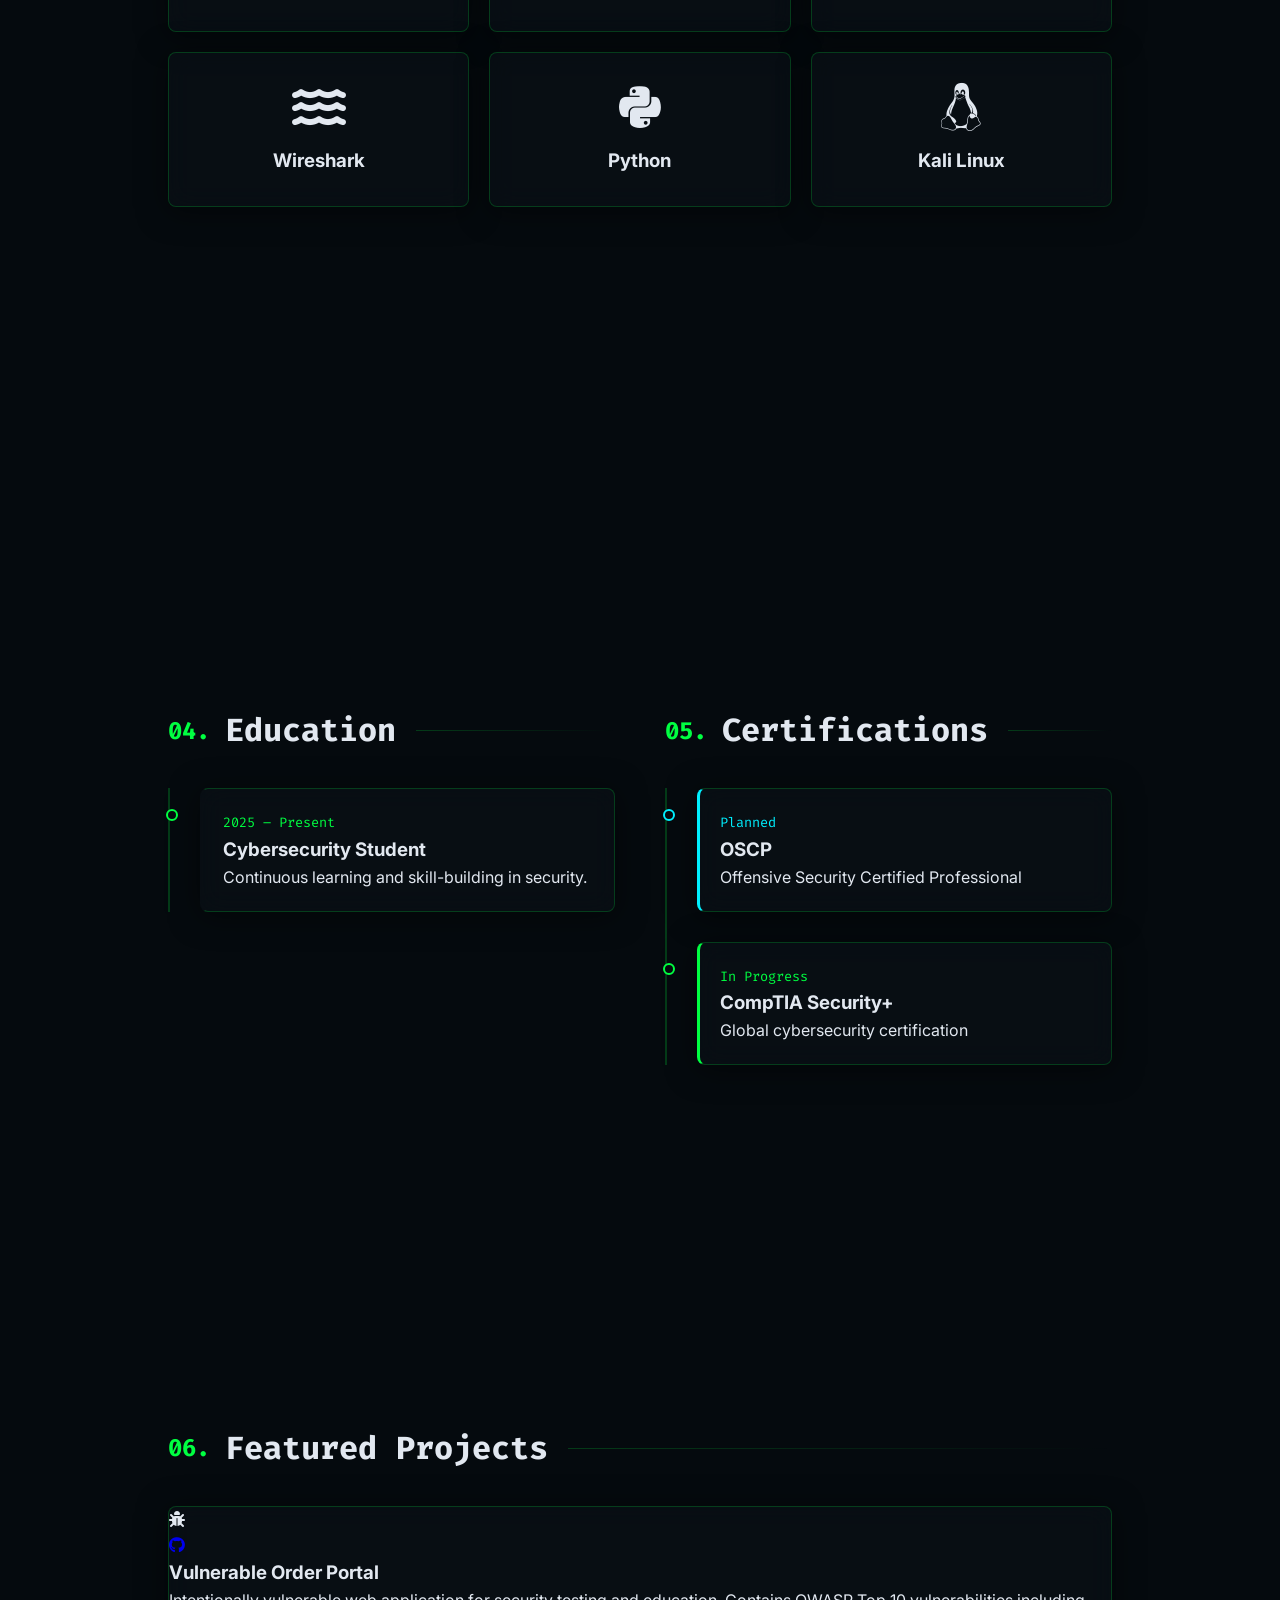
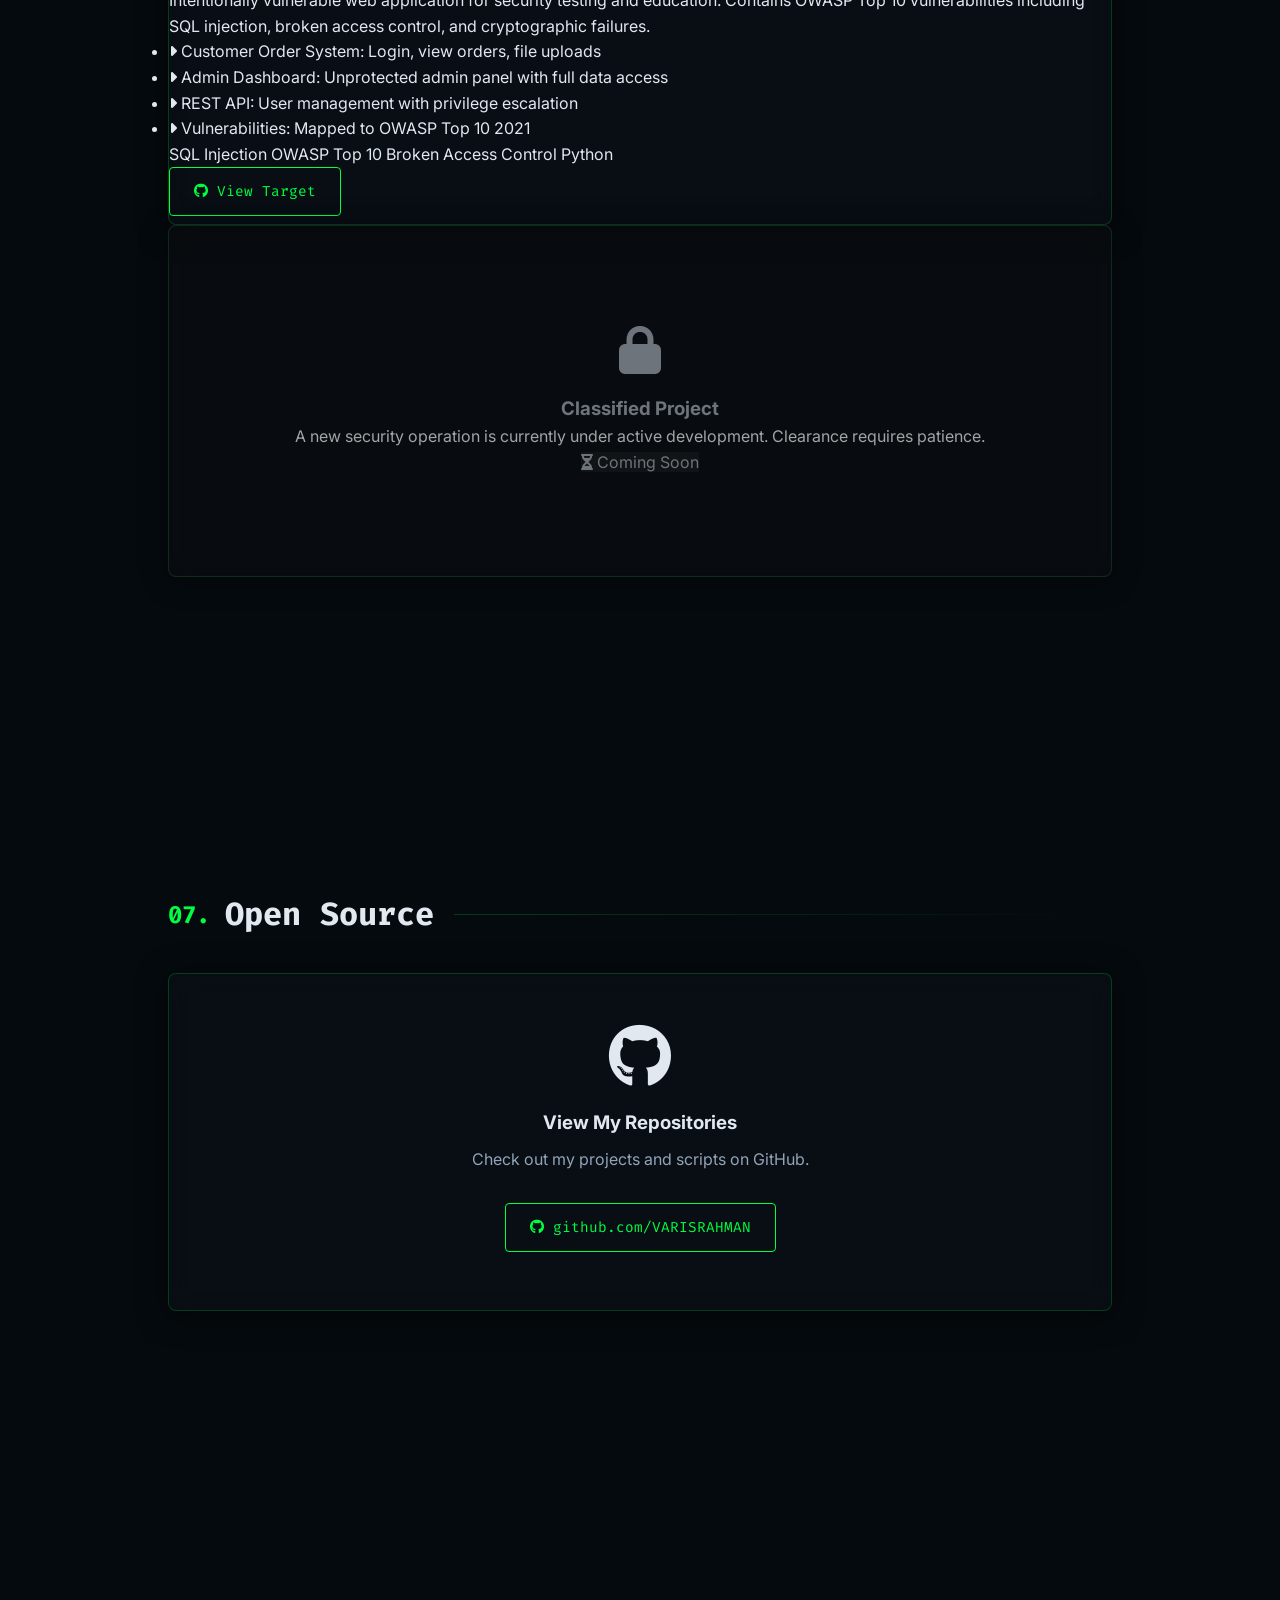
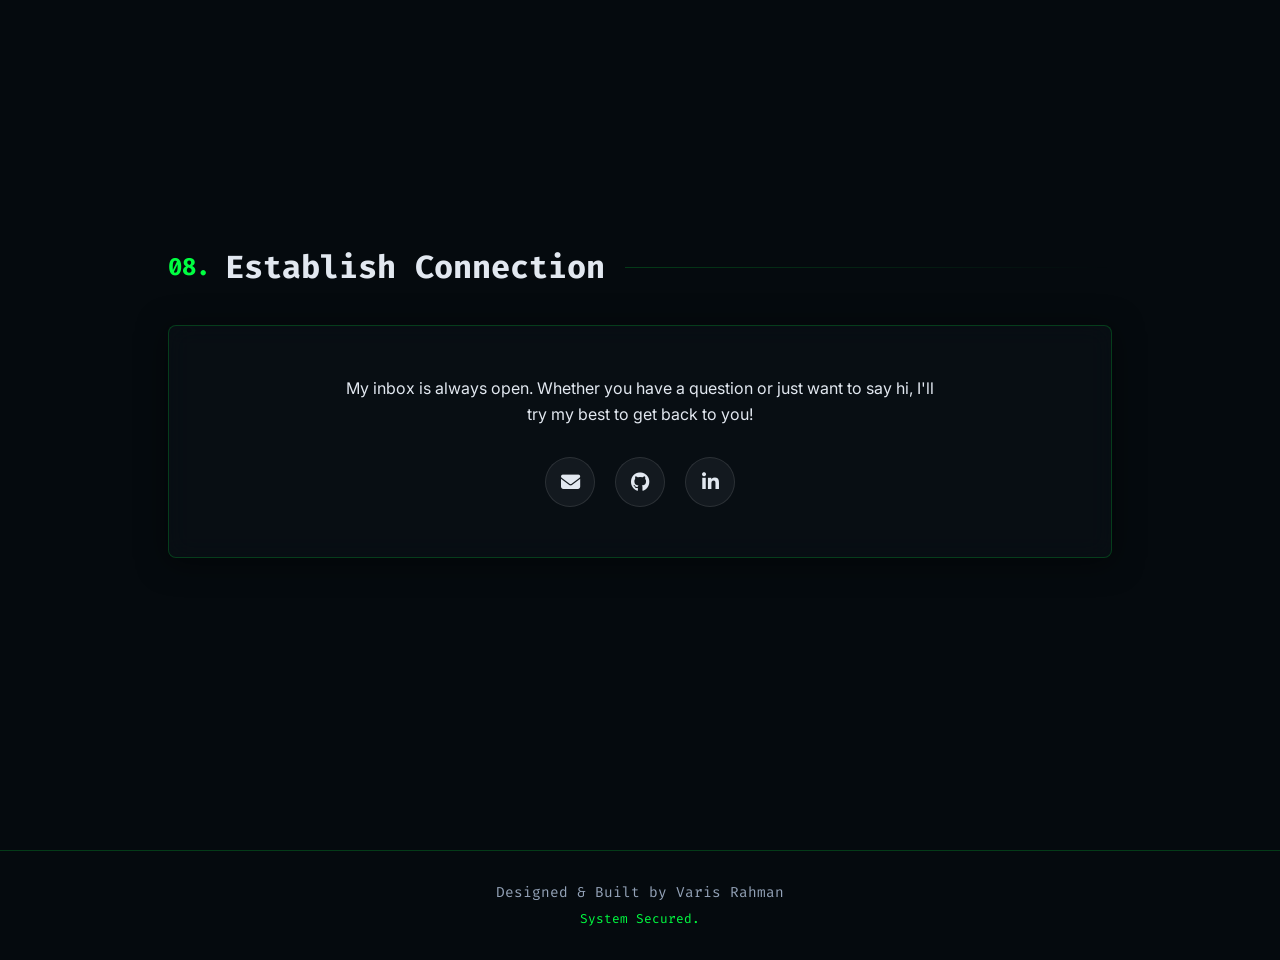
==== commit 6a5930a5: "Add Projects section and update section numbers" ====
--- a/index.html
+++ b/index.html
@@ -25,6 +25,7 @@
                 <li><a href="#about">About</a></li>
                 <li><a href="#skills">Skills</a></li>
                 <li><a href="#tools">Tools</a></li>
+                <li><a href="#projects">Projects</a></li>
                 <li><a href="#github">GitHub</a></li>
                 <li><a href="#contact">Contact</a></li>
             </ul>
@@ -162,9 +163,72 @@
             </div>
         </section>
 
+        <!-- Projects -->
+        <section id="projects" class="projects-section reveal">
+            <h2 class="section-title"><span>06.</span> Featured Projects</h2>
+            <div class="projects-grid">
+                <div class="project-card glass-panel">
+                    <div class="project-card-inner">
+                        <div class="project-header">
+                            <i class="fas fa-bug project-icon"></i>
+                            <div class="project-links">
+                                <a href="https://github.com/VARISRAHMAN/vulnerable-order-portal.git" target="_blank"
+                                    title="View on GitHub"><i class="fab fa-github"></i></a>
+                            </div>
+                        </div>
+                        <h3 class="project-title">Vulnerable Order Portal</h3>
+                        <div class="project-description">
+                            <p>Intentionally vulnerable web application for security testing and education. Contains
+                                OWASP Top 10 vulnerabilities including SQL injection, broken access control, and
+                                cryptographic failures.</p>
+                        </div>
+                        <ul class="project-features">
+                            <li><i class="fas fa-caret-right"></i> Customer Order System: Login, view orders, file
+                                uploads</li>
+                            <li><i class="fas fa-caret-right"></i> Admin Dashboard: Unprotected admin panel with full
+                                data access</li>
+                            <li><i class="fas fa-caret-right"></i> REST API: User management with privilege escalation
+                            </li>
+                            <li><i class="fas fa-caret-right"></i> Vulnerabilities: Mapped to OWASP Top 10 2021</li>
+                        </ul>
+                        <div class="project-tags">
+                            <span class="tag">SQL Injection</span>
+                            <span class="tag">OWASP Top 10</span>
+                            <span class="tag">Broken Access Control</span>
+                            <span class="tag">Python</span>
+                        </div>
+                        <div class="project-cta">
+                            <a href="https://github.com/VARISRAHMAN/vulnerable-order-portal.git" target="_blank"
+                                class="cyber-btn primary"><i class="fab fa-github"></i> View Target</a>
+                        </div>
+                    </div>
+                </div>
+
+                <!-- Coming Soon Card -->
+                <div class="project-card glass-panel" style="opacity: 0.7; filter: grayscale(50%);">
+                    <div class="project-card-inner"
+                        style="display: flex; flex-direction: column; justify-content: center; align-items: center; text-align: center; height: 100%; min-height: 350px;">
+                        <i class="fas fa-lock"
+                            style="font-size: 3rem; color: var(--text-muted); margin-bottom: 20px;"></i>
+                        <h3 class="project-title" style="color: var(--text-muted);">Classified Project</h3>
+                        <div class="project-description">
+                            <p>A new security operation is currently under active development. Clearance requires
+                                patience.</p>
+                        </div>
+                        <div class="project-tags" style="justify-content: center; margin-bottom: 0;">
+                            <span class="tag"
+                                style="color: var(--text-muted); border-color: rgba(255,255,255,0.2); background: rgba(255,255,255,0.05);"><i
+                                    class="fas fa-hourglass-half"></i> Coming Soon</span>
+                        </div>
+                    </div>
+                </div>
+
+            </div>
+        </section>
+
         <!-- GitHub -->
         <section id="github" class="auth-section reveal">
-            <h2 class="section-title"><span>06.</span> Open Source</h2>
+            <h2 class="section-title"><span>07.</span> Open Source</h2>
             <div class="github-container glass-panel">
                 <i class="fab fa-github github-icon"></i>
                 <h3>View My Repositories</h3>
@@ -176,7 +240,7 @@
 
         <!-- Contact -->
         <section id="contact" class="contact-section reveal">
-            <h2 class="section-title"><span>07.</span> Establish Connection</h2>
+            <h2 class="section-title"><span>08.</span> Establish Connection</h2>
             <div class="contact-container glass-panel">
                 <p>My inbox is always open. Whether you have a question or just want to say hi, I'll try my best to get
                     back to you!</p>
@@ -228,4 +292,4 @@
     <script src="script.js"></script>
 </body>
 
-</html>+</html>
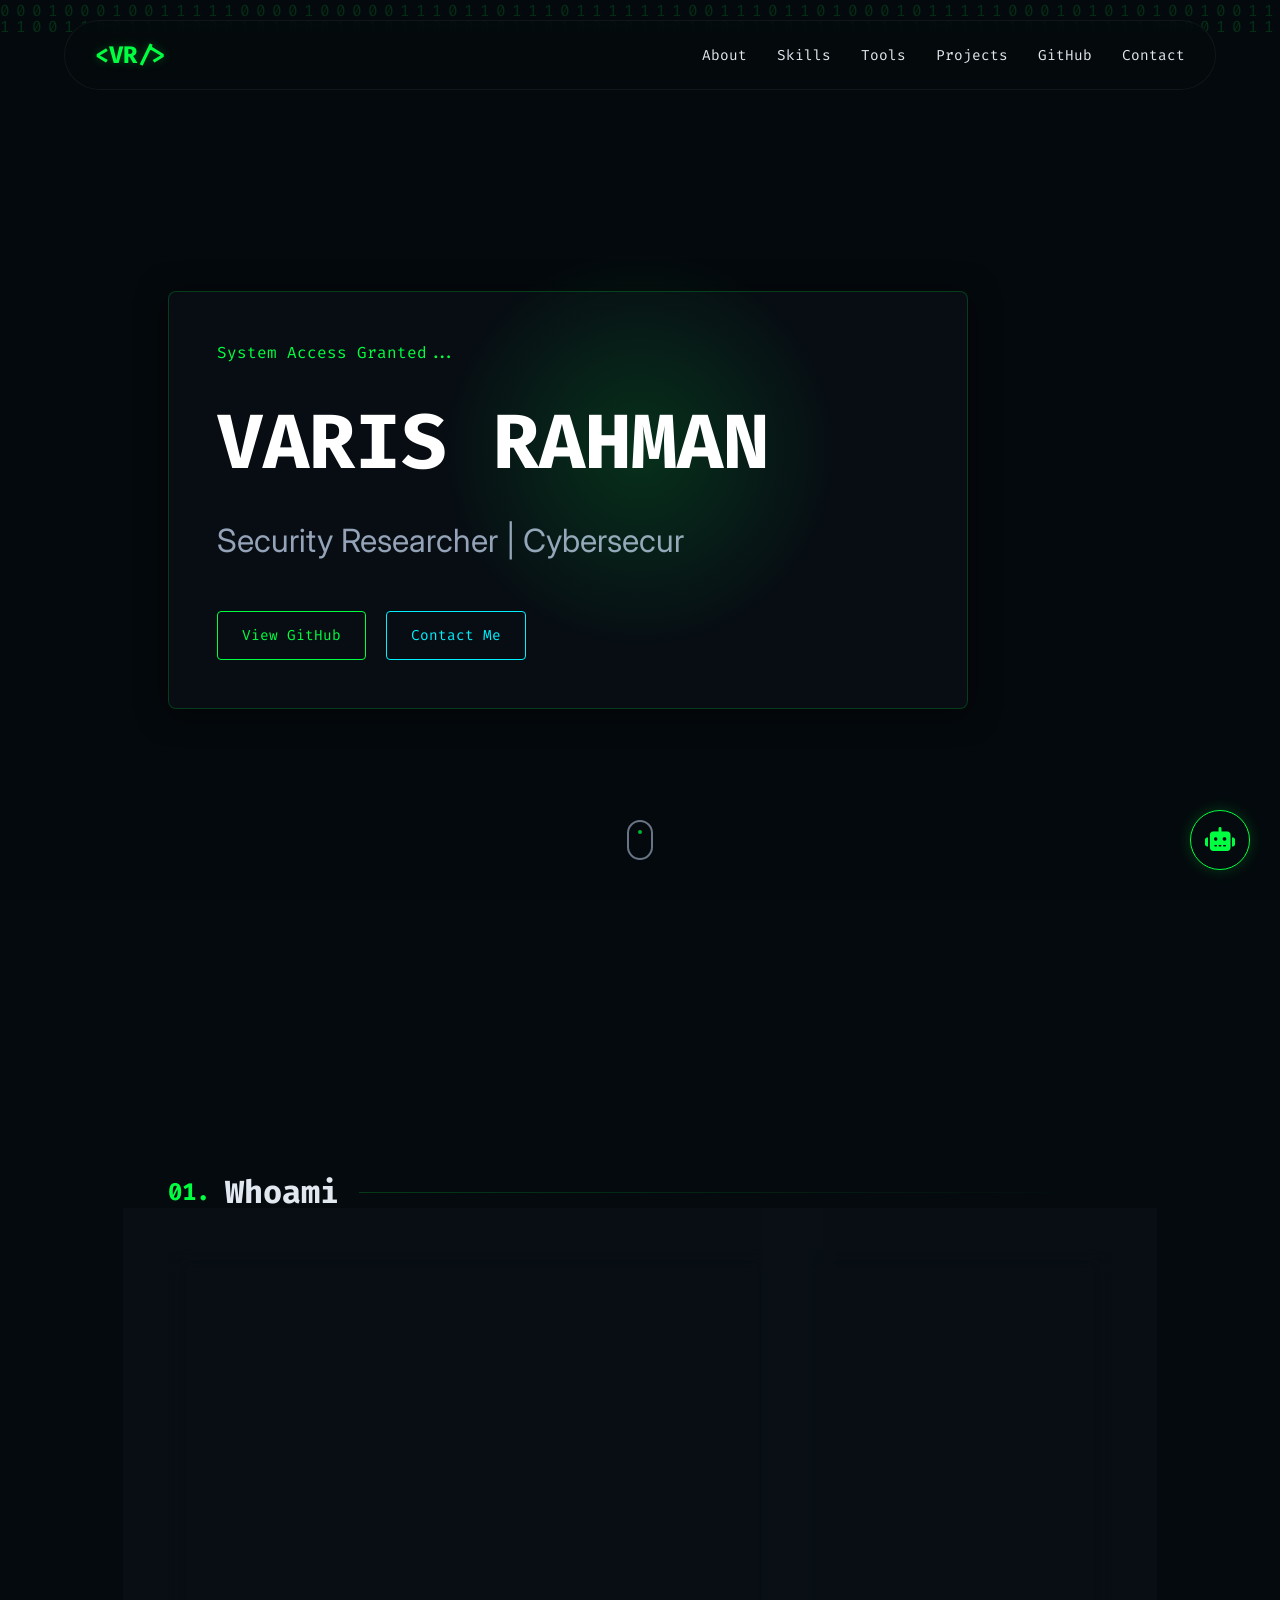
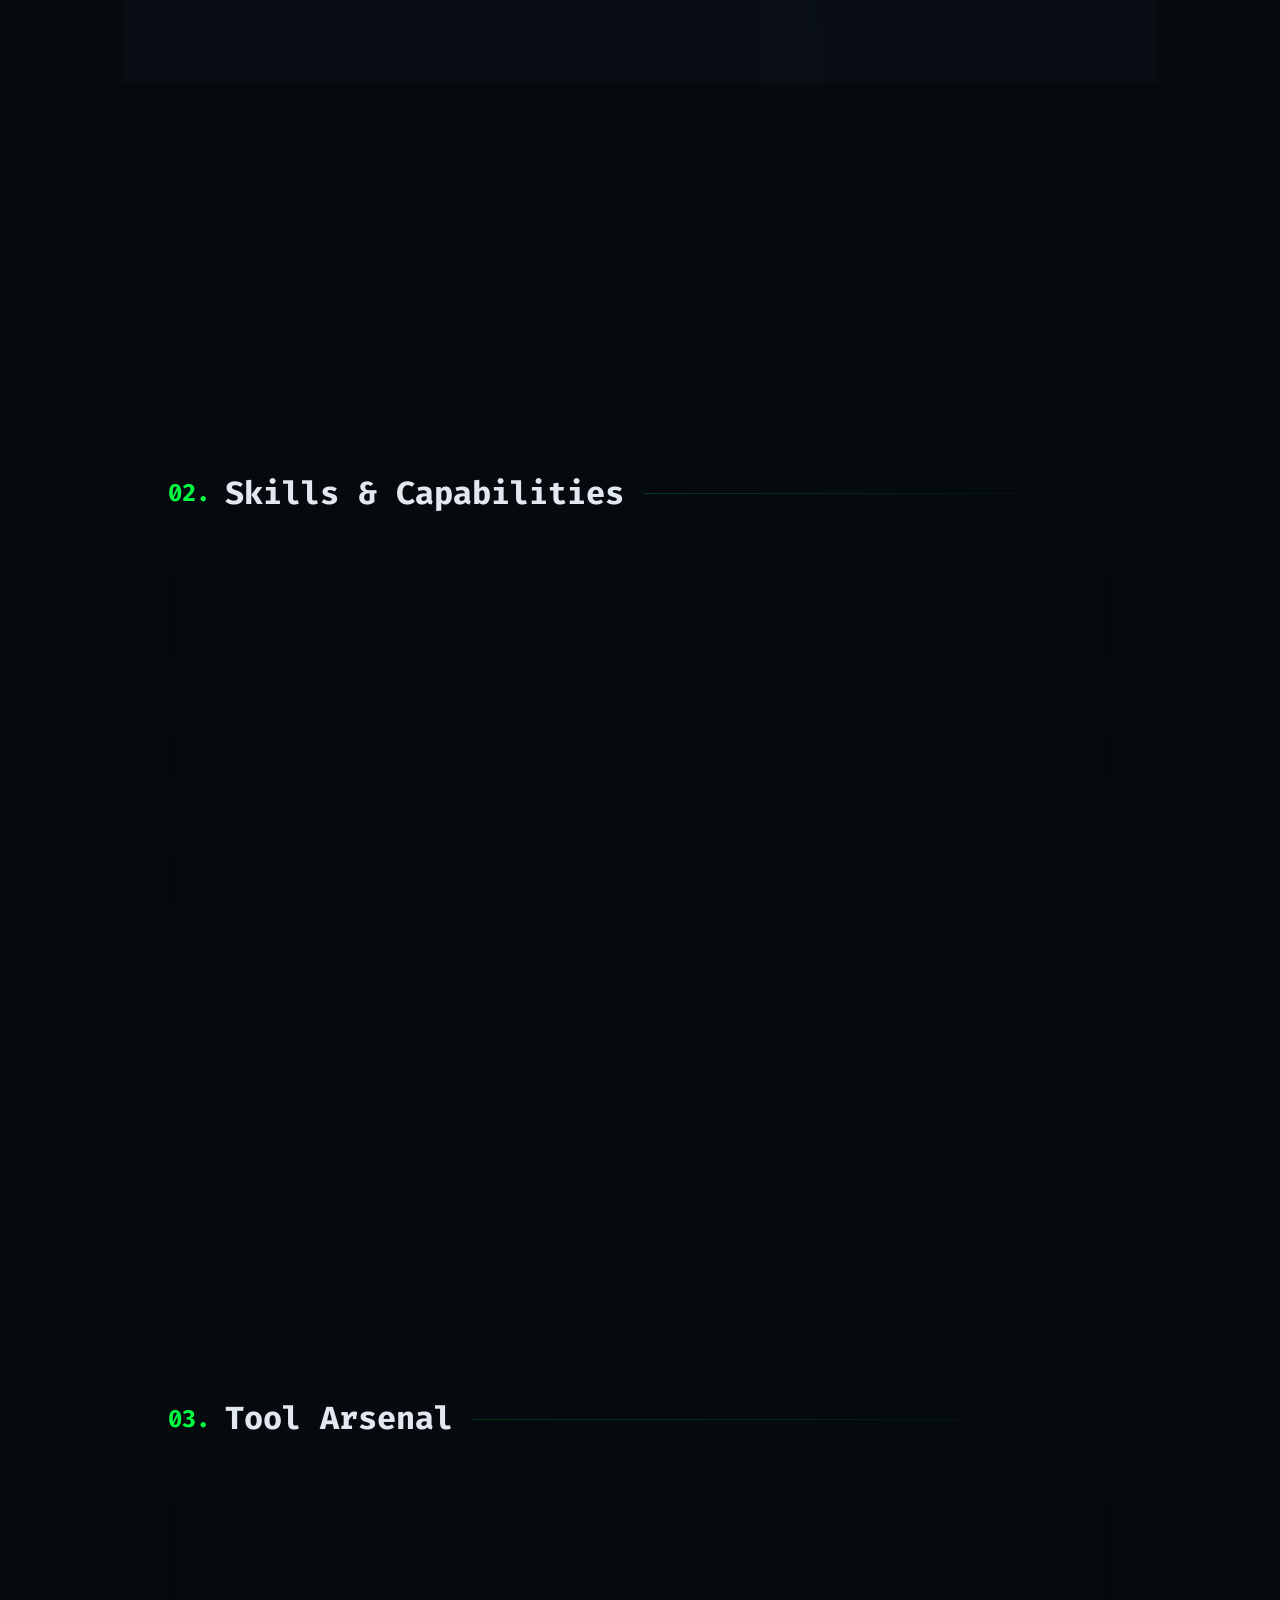
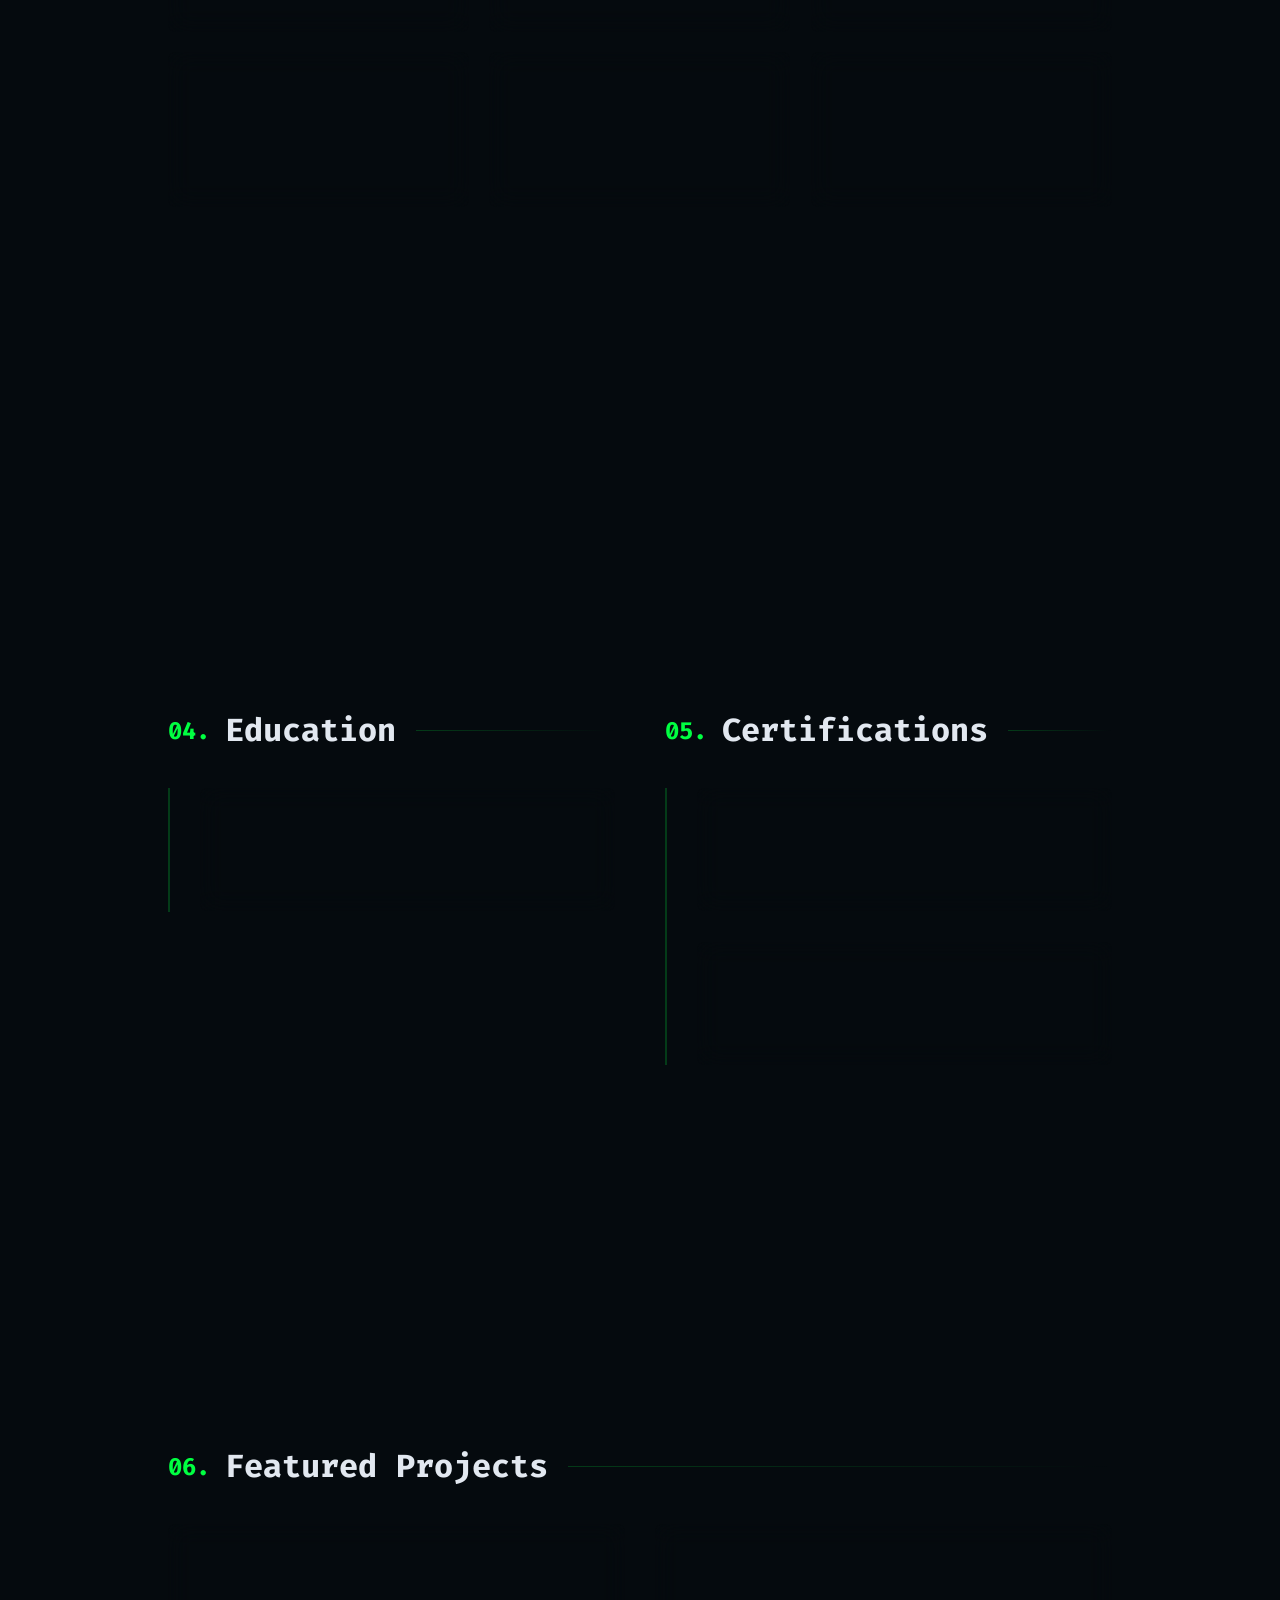
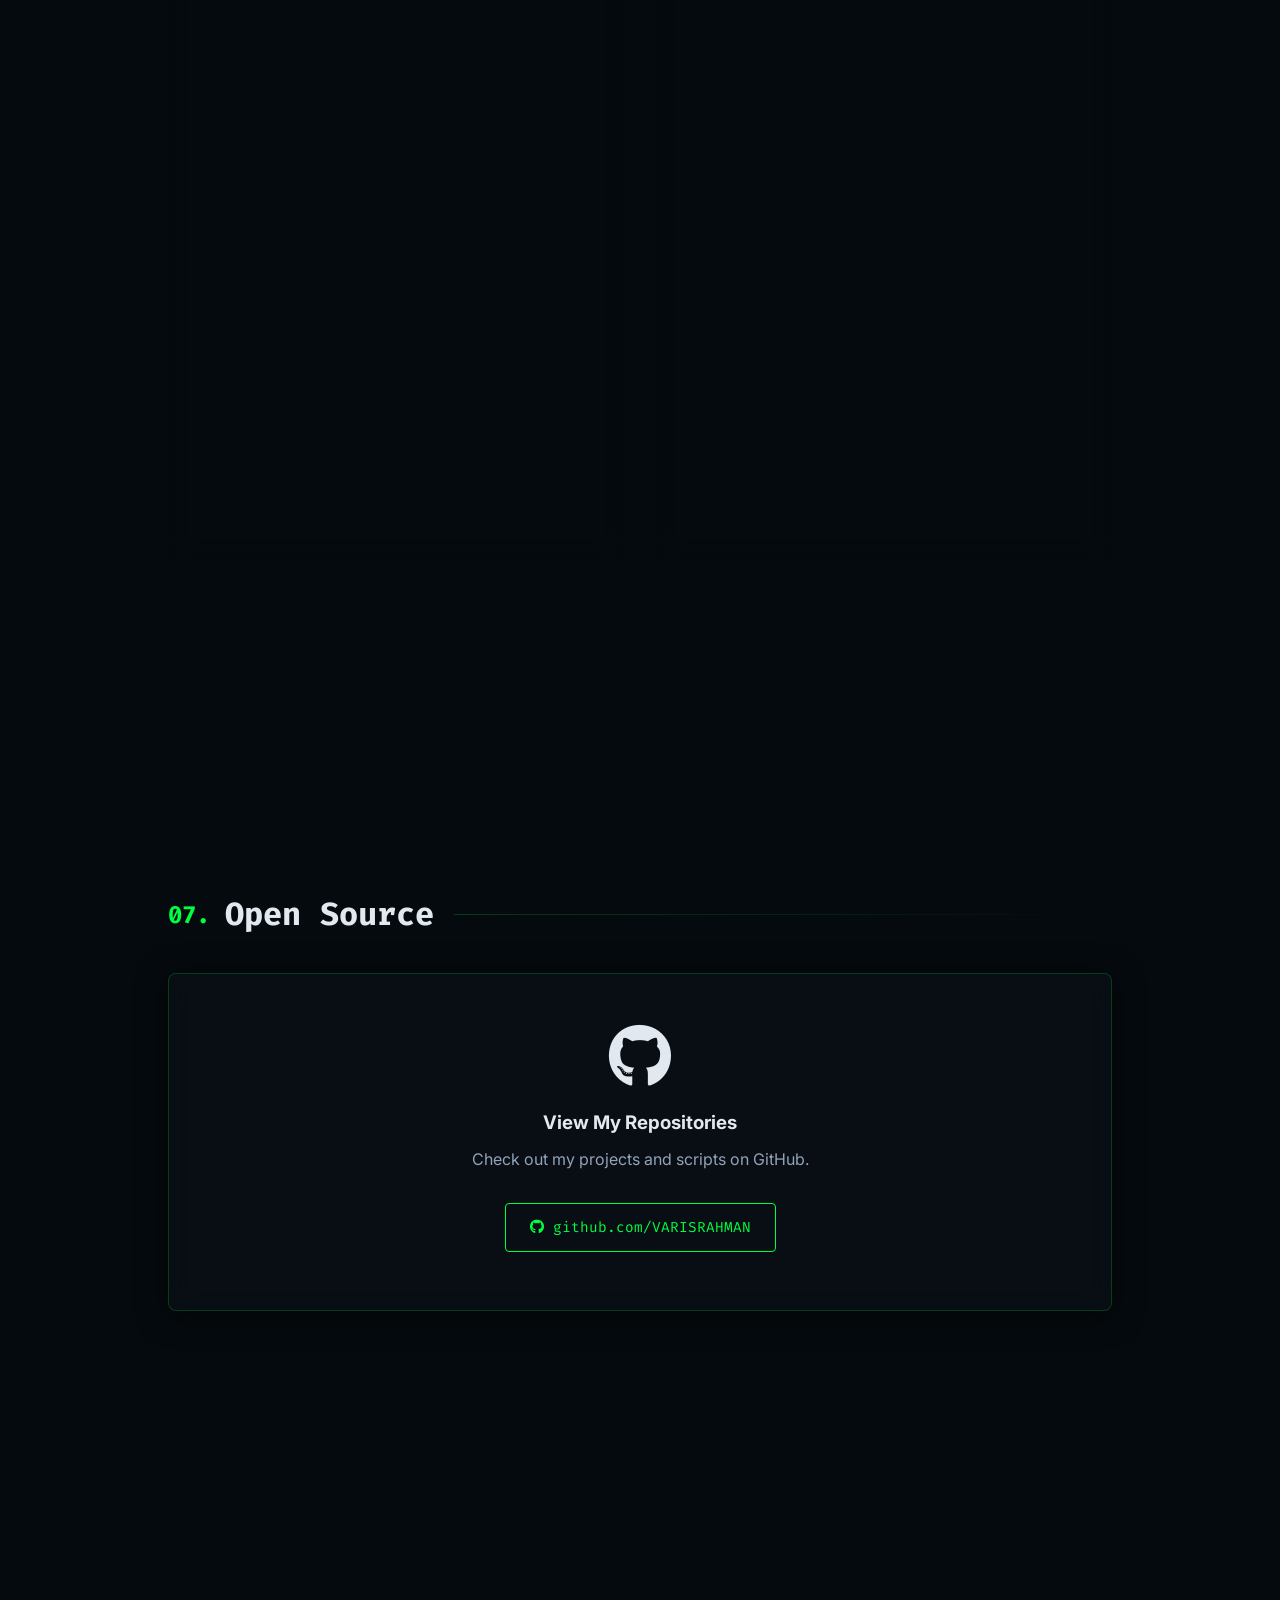
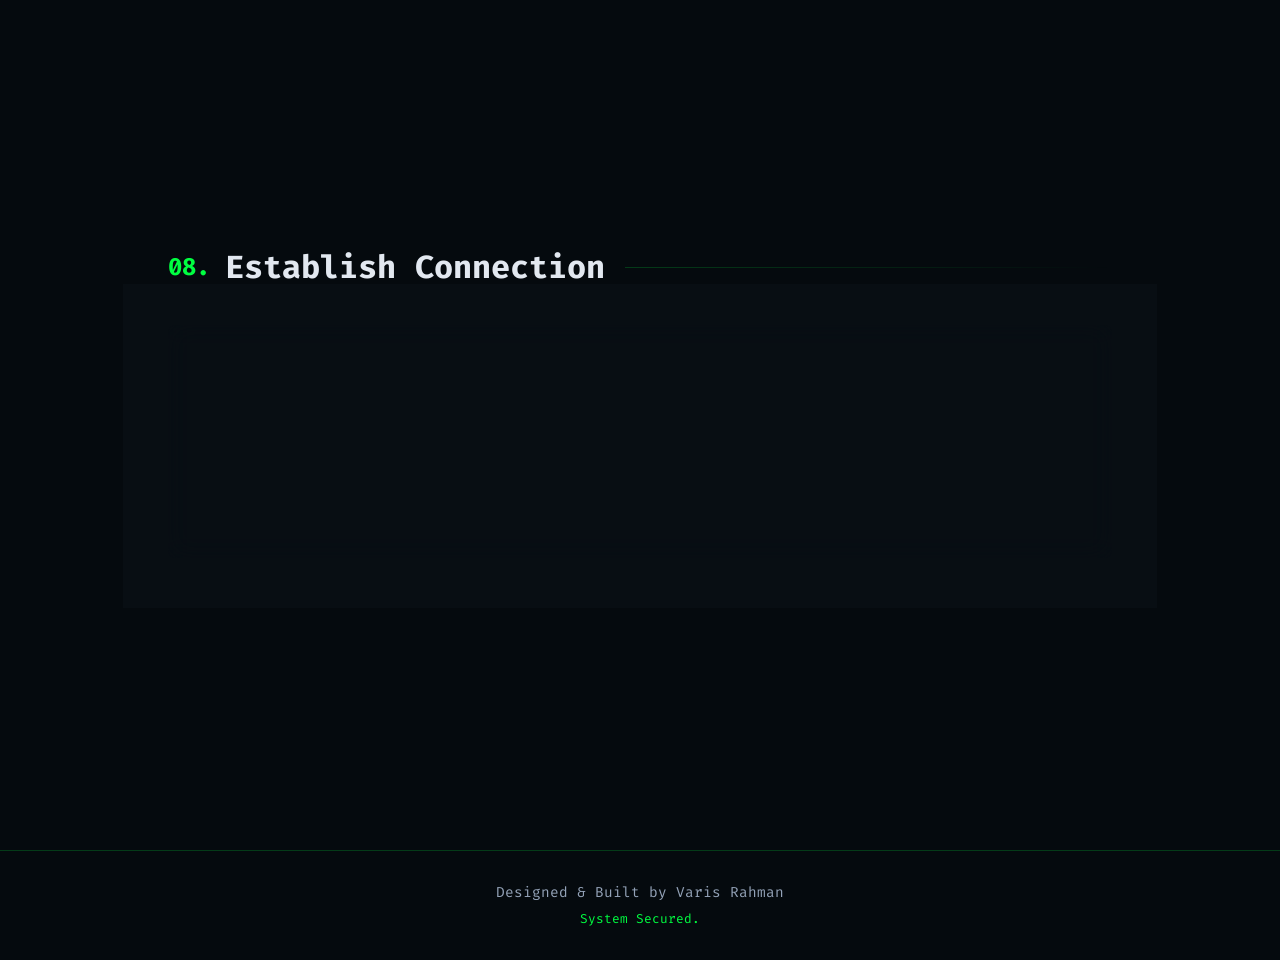
==== commit ff86b492: "Update index.html" ====
--- a/index.html
+++ b/index.html
@@ -167,58 +167,67 @@
         <section id="projects" class="projects-section reveal">
             <h2 class="section-title"><span>06.</span> Featured Projects</h2>
             <div class="projects-grid">
+                
                 <div class="project-card glass-panel">
+                    <!-- Tech Header overlay -->
+                    <div class="project-card-header">
+                        <span class="dot red"></span>
+                        <span class="dot yellow"></span>
+                        <span class="dot green"></span>
+                        <span class="term-title">Target: Vulnerable Order Portal</span>
+                    </div>
+                    
                     <div class="project-card-inner">
                         <div class="project-header">
-                            <i class="fas fa-bug project-icon"></i>
+                            <div class="project-icon-wrapper">
+                                <i class="fas fa-spider project-icon"></i>
+                            </div>
                             <div class="project-links">
                                 <a href="https://github.com/VARISRAHMAN/vulnerable-order-portal.git" target="_blank"
-                                    title="View on GitHub"><i class="fab fa-github"></i></a>
+                                    title="View Source on GitHub"><i class="fab fa-github"></i></a>
                             </div>
                         </div>
                         <h3 class="project-title">Vulnerable Order Portal</h3>
                         <div class="project-description">
-                            <p>Intentionally vulnerable web application for security testing and education. Contains
-                                OWASP Top 10 vulnerabilities including SQL injection, broken access control, and
-                                cryptographic failures.</p>
+                            <p>An intentionally vulnerable web application engineered for penetration testing and educational exploration. Exposes critical vectors including SQL injection, broken access control, and cryptographic failures.</p>
                         </div>
                         <ul class="project-features">
-                            <li><i class="fas fa-caret-right"></i> Customer Order System: Login, view orders, file
-                                uploads</li>
-                            <li><i class="fas fa-caret-right"></i> Admin Dashboard: Unprotected admin panel with full
-                                data access</li>
-                            <li><i class="fas fa-caret-right"></i> REST API: User management with privilege escalation
-                            </li>
-                            <li><i class="fas fa-caret-right"></i> Vulnerabilities: Mapped to OWASP Top 10 2021</li>
+                            <li><i class="fas fa-chevron-right text-neon"></i> Customer Order System via Login</li>
+                            <li><i class="fas fa-chevron-right text-neon"></i> Unprotected Admin Dashboard Auth</li>
+                            <li><i class="fas fa-chevron-right text-neon"></i> RESTful API Privilege Escalation</li>
+                            <li><i class="fas fa-chevron-right text-neon"></i> Mapped to modern OWASP Top 10</li>
                         </ul>
                         <div class="project-tags">
-                            <span class="tag">SQL Injection</span>
-                            <span class="tag">OWASP Top 10</span>
-                            <span class="tag">Broken Access Control</span>
-                            <span class="tag">Python</span>
+                            <span class="tag"><i class="fab fa-python"></i> Python</span>
+                            <span class="tag"><i class="fas fa-database"></i> SQLi</span>
+                            <span class="tag"><i class="fas fa-key"></i> Broken Access Control</span>
+                            <span class="tag"><i class="fas fa-shield-virus"></i> OWASP Top 10</span>
                         </div>
                         <div class="project-cta">
                             <a href="https://github.com/VARISRAHMAN/vulnerable-order-portal.git" target="_blank"
-                                class="cyber-btn primary"><i class="fab fa-github"></i> View Target</a>
+                                class="cyber-btn primary"><i class="fas fa-crosshairs"></i> Engage Target</a>
                         </div>
                     </div>
                 </div>
 
                 <!-- Coming Soon Card -->
-                <div class="project-card glass-panel" style="opacity: 0.7; filter: grayscale(50%);">
-                    <div class="project-card-inner"
-                        style="display: flex; flex-direction: column; justify-content: center; align-items: center; text-align: center; height: 100%; min-height: 350px;">
-                        <i class="fas fa-lock"
-                            style="font-size: 3rem; color: var(--text-muted); margin-bottom: 20px;"></i>
-                        <h3 class="project-title" style="color: var(--text-muted);">Classified Project</h3>
-                        <div class="project-description">
-                            <p>A new security operation is currently under active development. Clearance requires
-                                patience.</p>
-                        </div>
-                        <div class="project-tags" style="justify-content: center; margin-bottom: 0;">
-                            <span class="tag"
-                                style="color: var(--text-muted); border-color: rgba(255,255,255,0.2); background: rgba(255,255,255,0.05);"><i
-                                    class="fas fa-hourglass-half"></i> Coming Soon</span>
+                <div class="project-card glass-panel coming-soon-card">
+                    <div class="project-card-header">
+                        <span class="dot red" style="background:#555"></span>
+                        <span class="dot yellow" style="background:#555"></span>
+                        <span class="dot green" style="background:#555"></span>
+                        <span class="term-title">Classified Operation</span>
+                    </div>
+                    
+                    <div class="project-card-inner encrypted-inner">
+                        <div class="pulse-ring"></div>
+                        <i class="fas fa-lock classified-icon"></i>
+                        <h3 class="project-title">[REDACTED]</h3>
+                        <div class="project-description" style="max-width: 80%;">
+                            <p>A new security tool is currently undergoing active development deep within the labs. Operation details require level 4 clearance.</p>
+                        </div>
+                        <div class="project-tags" style="justify-content: center; margin-top: 15px;">
+                            <span class="tag scanning-tag"><i class="fas fa-spinner fa-spin"></i> Establishing Connection...</span>
                         </div>
                     </div>
                 </div>
--- a/style.css
+++ b/style.css
@@ -451,6 +451,133 @@
 .planned .timeline-date { color: var(--neon-cyan); }
 
 
+/* Projects Section */
+.projects-grid {
+    display: grid;
+    grid-template-columns: repeat(auto-fill, minmax(320px, 1fr));
+    gap: 30px;
+}
+
+.project-card {
+    transition: all 0.4s cubic-bezier(0.175, 0.885, 0.32, 1.275);
+    background: linear-gradient(145deg, rgba(10, 17, 24, 0.8), rgba(5, 10, 14, 0.9));
+    border: 1px solid var(--glass-border);
+    position: relative;
+    overflow: hidden;
+}
+
+.project-card::before {
+    content: '';
+    position: absolute;
+    top: 0; left: 0; width: 100%; height: 2px;
+    background: linear-gradient(90deg, transparent, #ff5f56, var(--neon-green), transparent);
+    transform: scaleX(0);
+    transition: transform 0.5s ease;
+}
+
+.project-card:hover {
+    transform: translateY(-10px);
+    box-shadow: 0 15px 30px rgba(0, 0, 0, 0.6), 0 0 20px rgba(0, 255, 65, 0.1);
+    border-color: rgba(0, 255, 65, 0.4);
+}
+
+.project-card:hover::before {
+    transform: scaleX(1);
+}
+
+.project-card-inner {
+    padding: 30px;
+    display: flex;
+    flex-direction: column;
+    height: 100%;
+}
+
+.project-header {
+    display: flex;
+    justify-content: space-between;
+    align-items: center;
+    margin-bottom: 20px;
+}
+
+.project-icon {
+    font-size: 2.5rem;
+    color: var(--neon-green);
+    text-shadow: 0 0 10px rgba(0,255,65,0.3);
+}
+
+.project-links a {
+    color: var(--text-muted);
+    font-size: 1.5rem;
+    transition: var(--transition);
+}
+
+.project-links a:hover {
+    color: var(--neon-cyan);
+    text-shadow: 0 0 10px rgba(0,240,255,0.5);
+}
+
+.project-title {
+    font-size: 1.5rem;
+    color: var(--text-main);
+    margin-bottom: 15px;
+    font-family: var(--font-heading);
+}
+
+.project-description {
+    color: var(--text-muted);
+    font-size: 0.95rem;
+    margin-bottom: 20px;
+    line-height: 1.6;
+}
+
+.project-features {
+    list-style: none;
+    margin-bottom: 25px;
+    flex-grow: 1;
+}
+
+.project-features li {
+    color: var(--text-muted);
+    font-size: 0.9rem;
+    margin-bottom: 10px;
+    display: flex;
+    align-items: flex-start;
+    gap: 8px;
+}
+
+.project-features li i {
+    color: #ff5f56;
+    margin-top: 4px;
+    font-size: 0.8rem;
+}
+
+.project-tags {
+    display: flex;
+    flex-wrap: wrap;
+    gap: 10px;
+    margin-bottom: 25px;
+}
+
+.project-tags .tag {
+    font-size: 0.8rem;
+    font-family: var(--font-heading);
+    color: var(--neon-cyan);
+    background: rgba(0, 240, 255, 0.1);
+    padding: 5px 10px;
+    border-radius: 4px;
+    border: 1px solid rgba(0, 240, 255, 0.2);
+    transition: var(--transition);
+}
+
+.project-tags .tag:hover {
+    background: rgba(0, 240, 255, 0.2);
+    box-shadow: 0 0 10px rgba(0,240,255,0.3);
+}
+
+.project-cta {
+    margin-top: auto;
+}
+
 /* GitHub / Open Source */
 .github-container {
     text-align: center;
@@ -697,6 +824,7 @@
 }
 @media (max-width: 500px) {
     .tools-grid { grid-template-columns: 1fr; }
+    .projects-grid { grid-template-columns: 1fr; }
     h1.glitch { font-size: 2.5rem; }
     .chatbot-window { width: 90vw; bottom: 80px; right: 5vw; }
 }
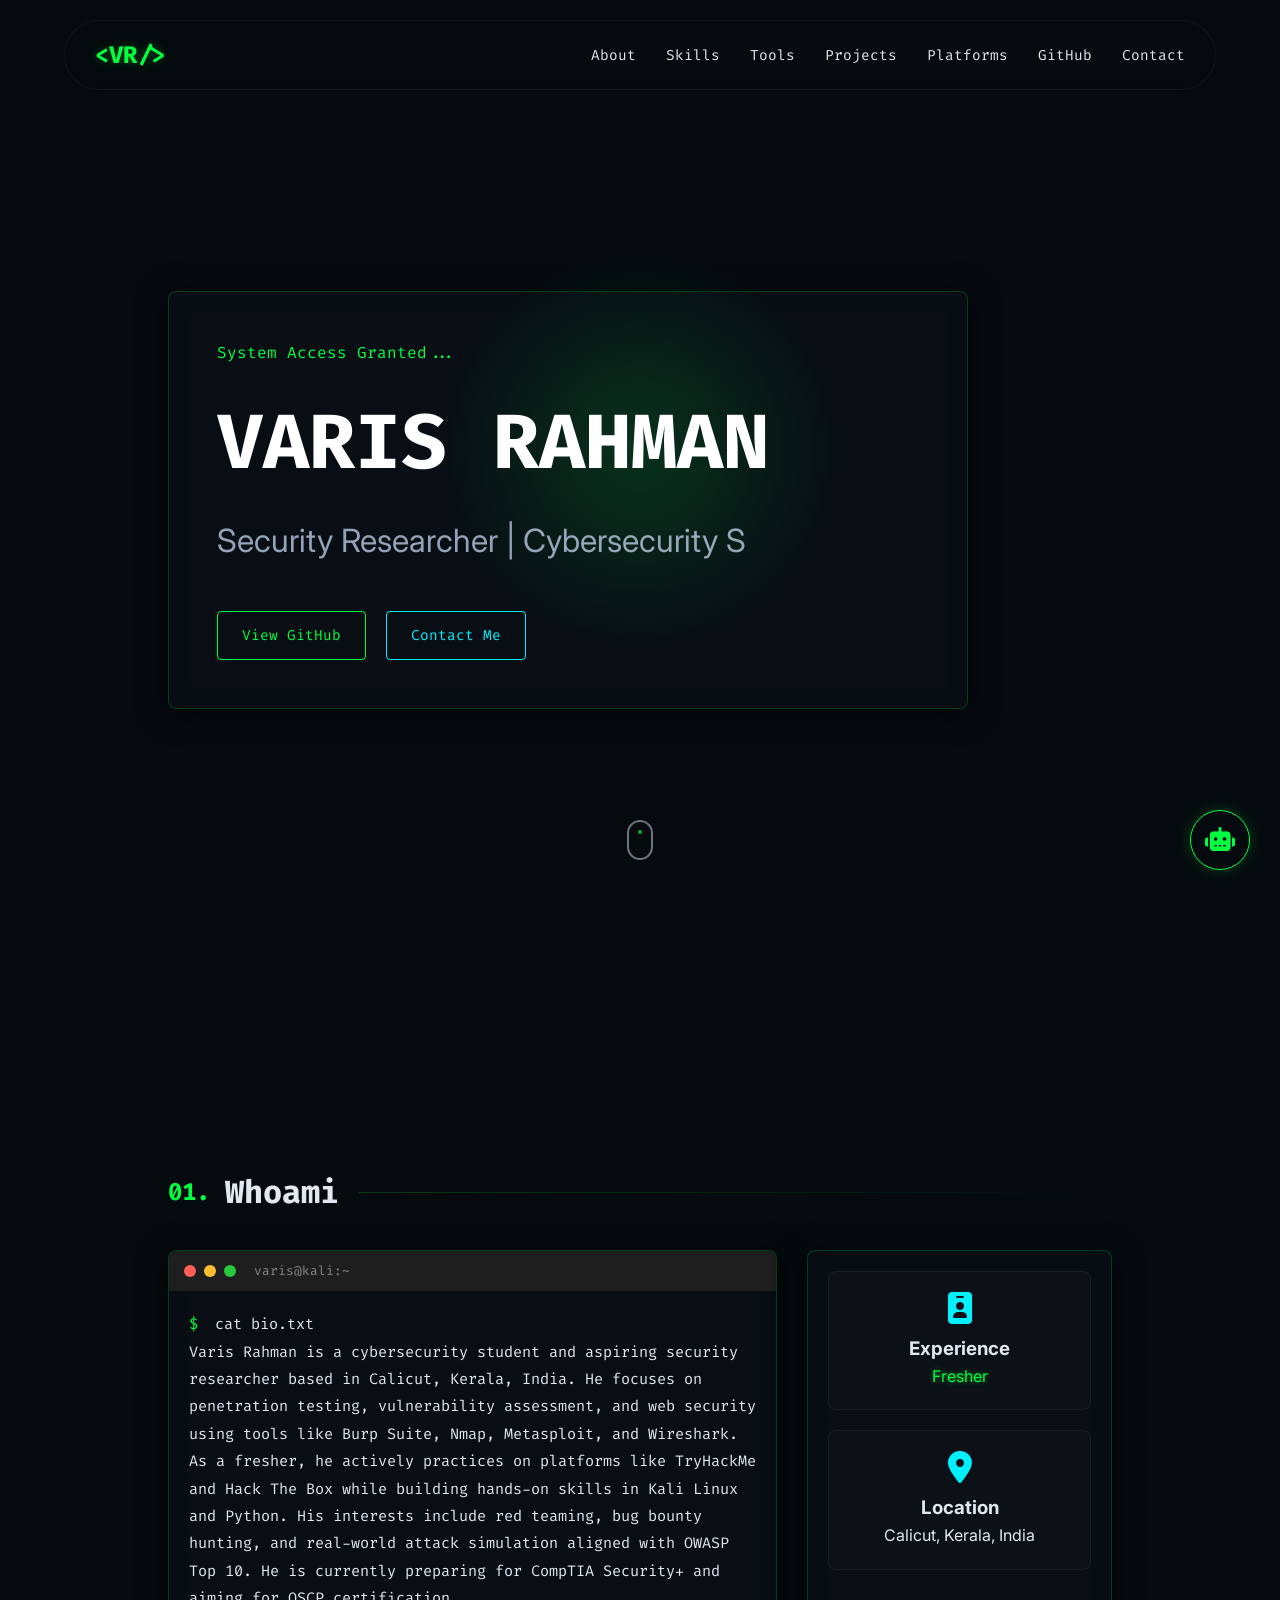
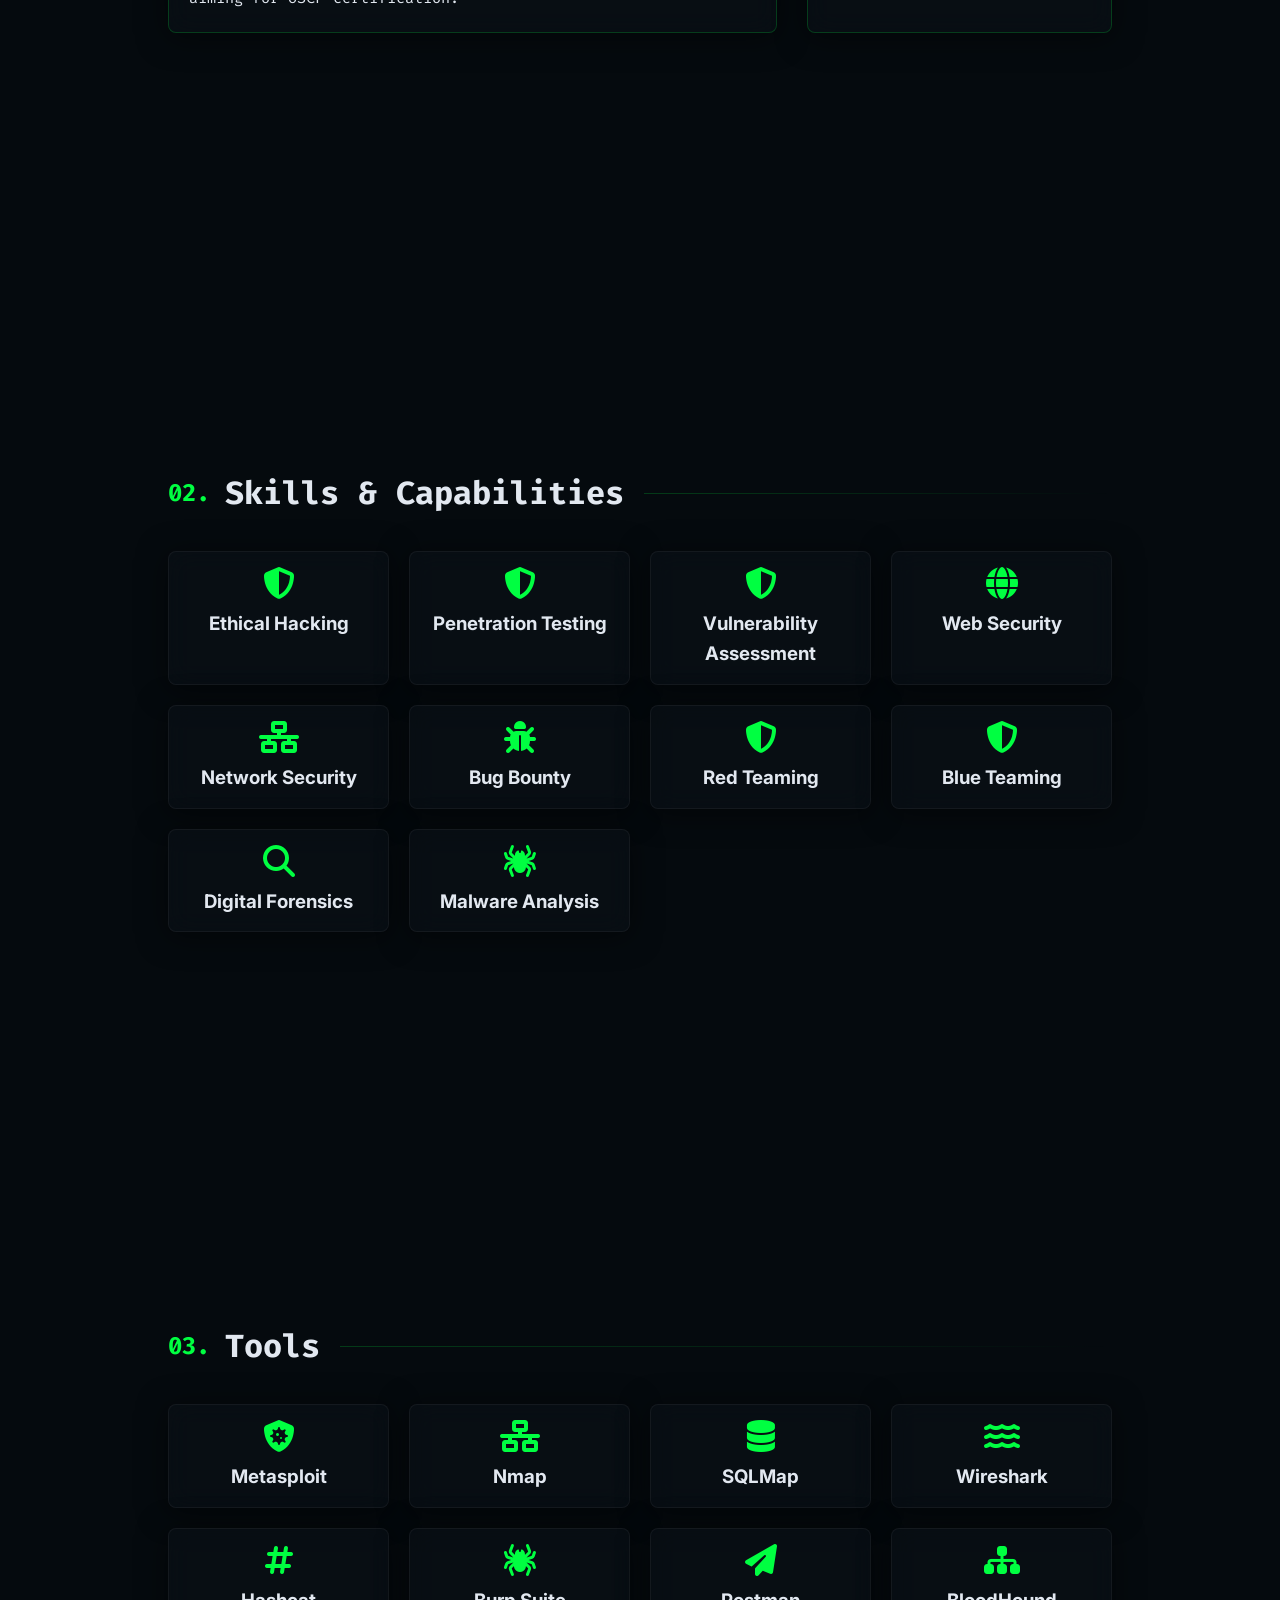
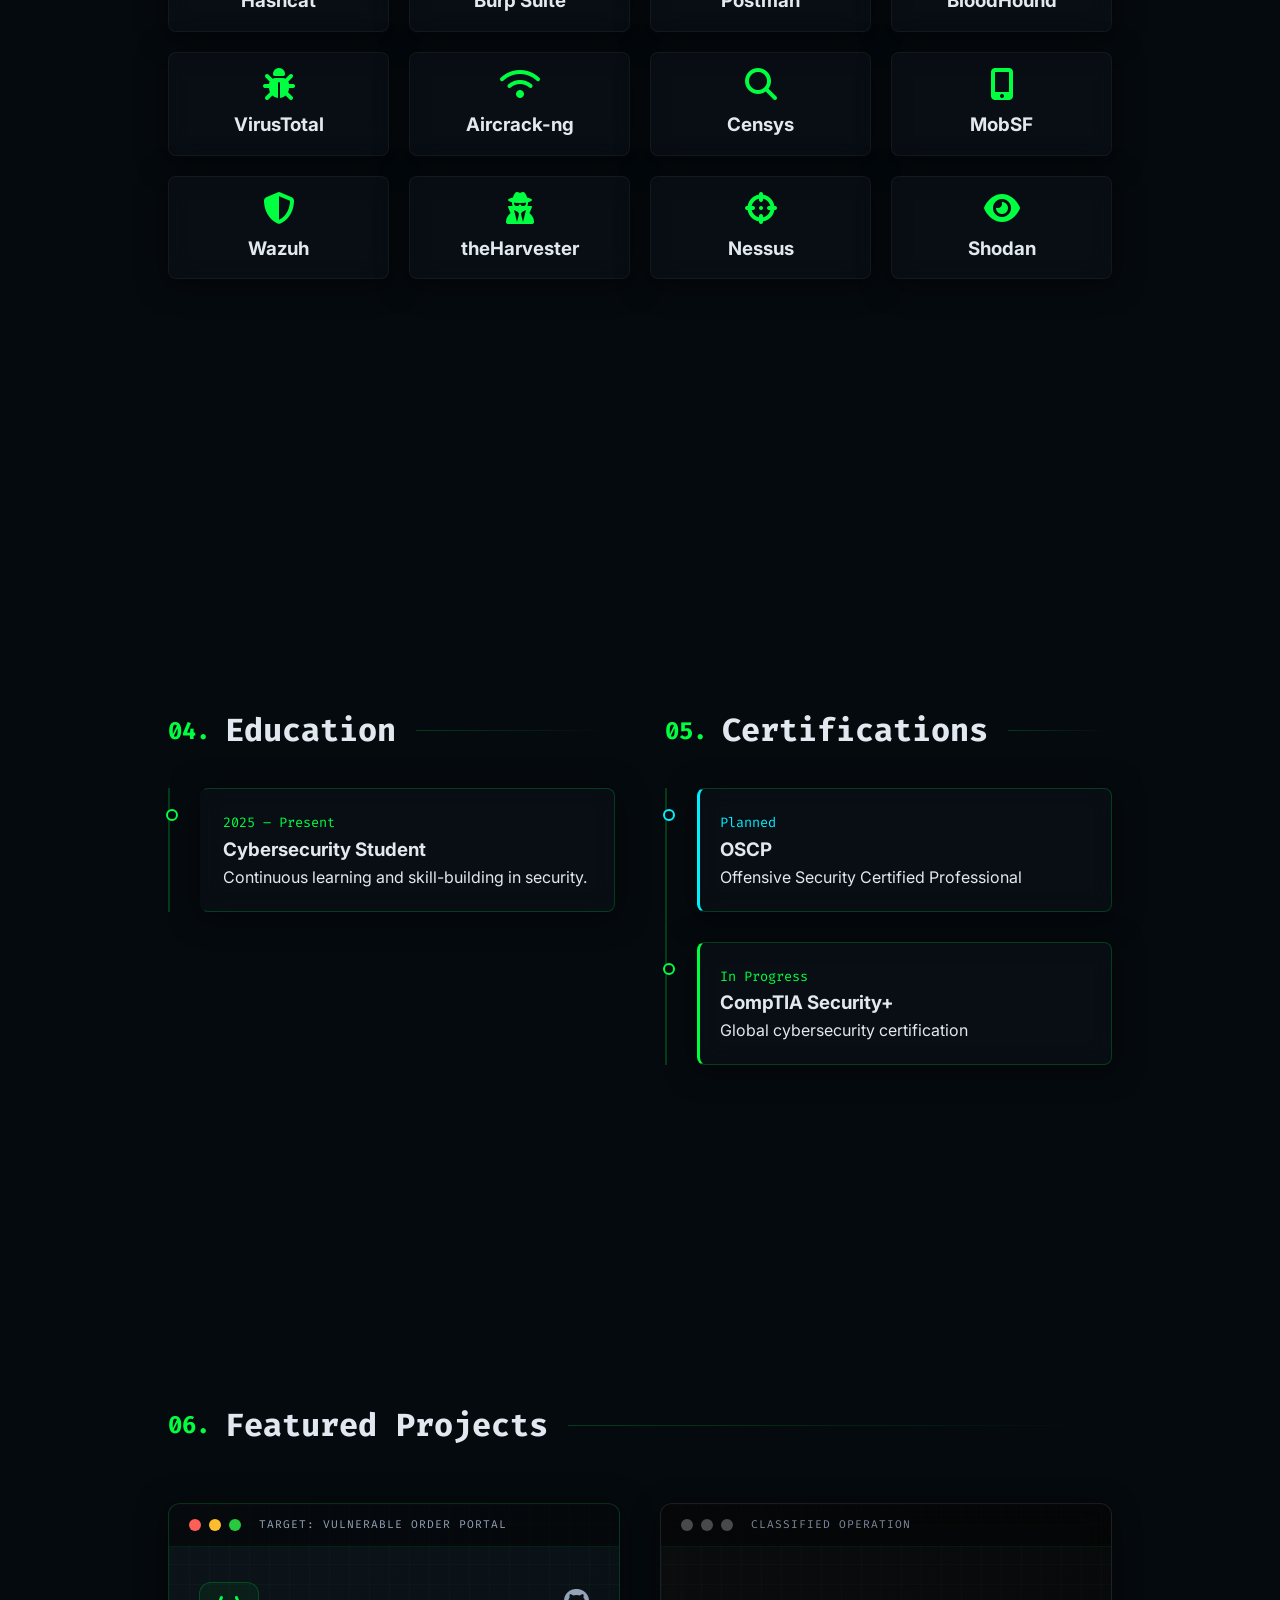
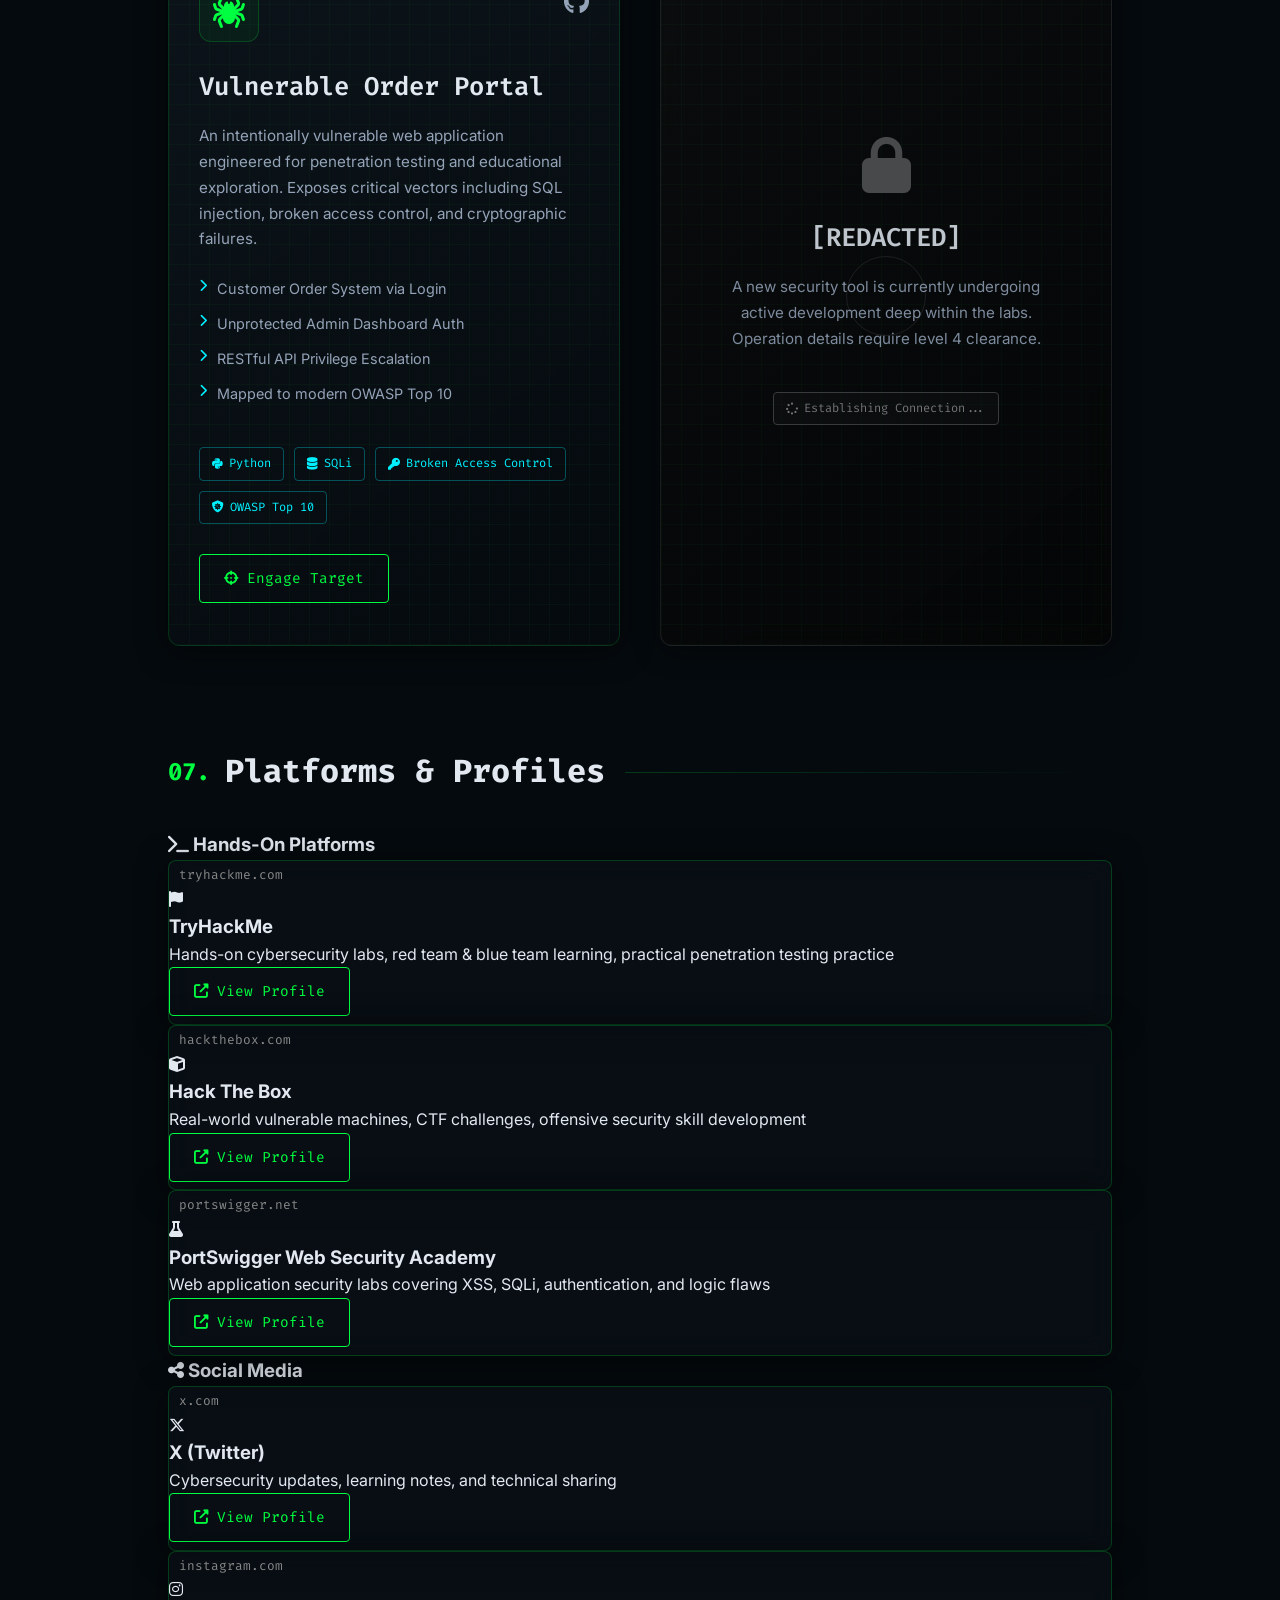
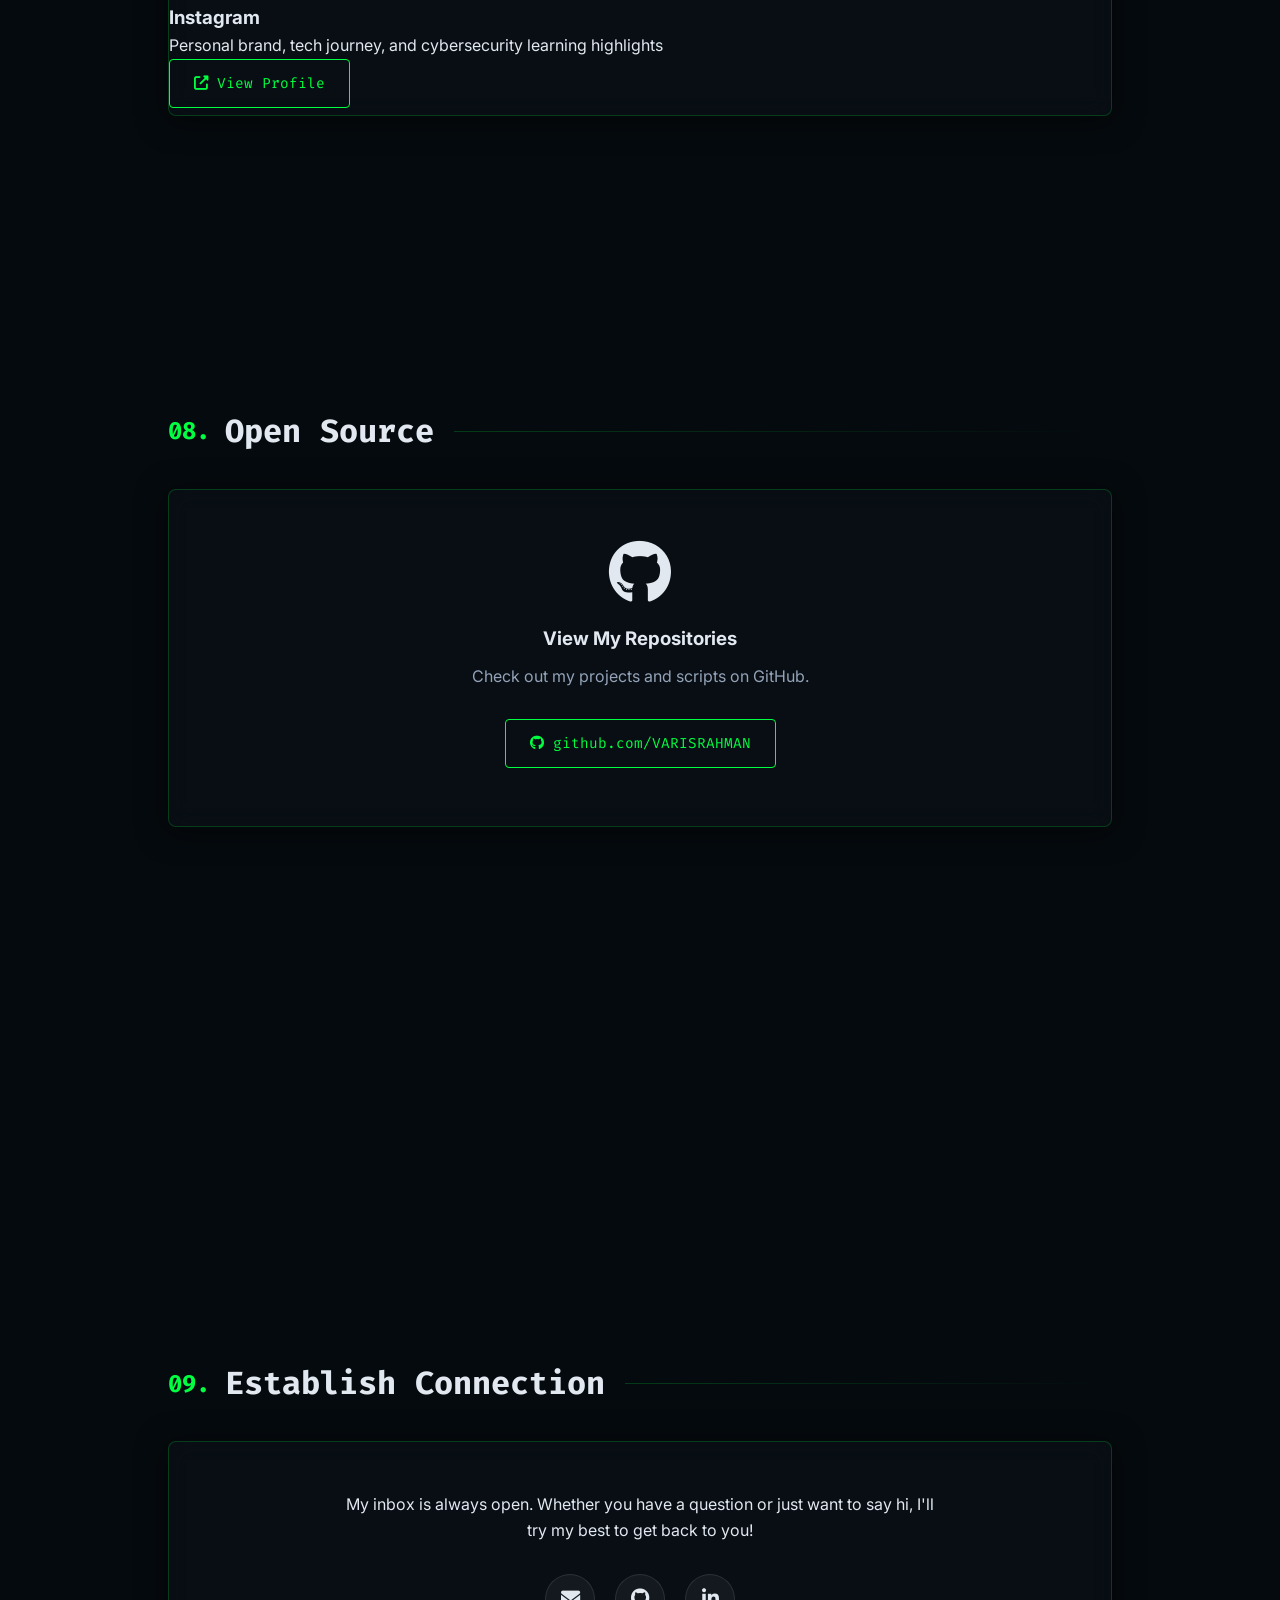
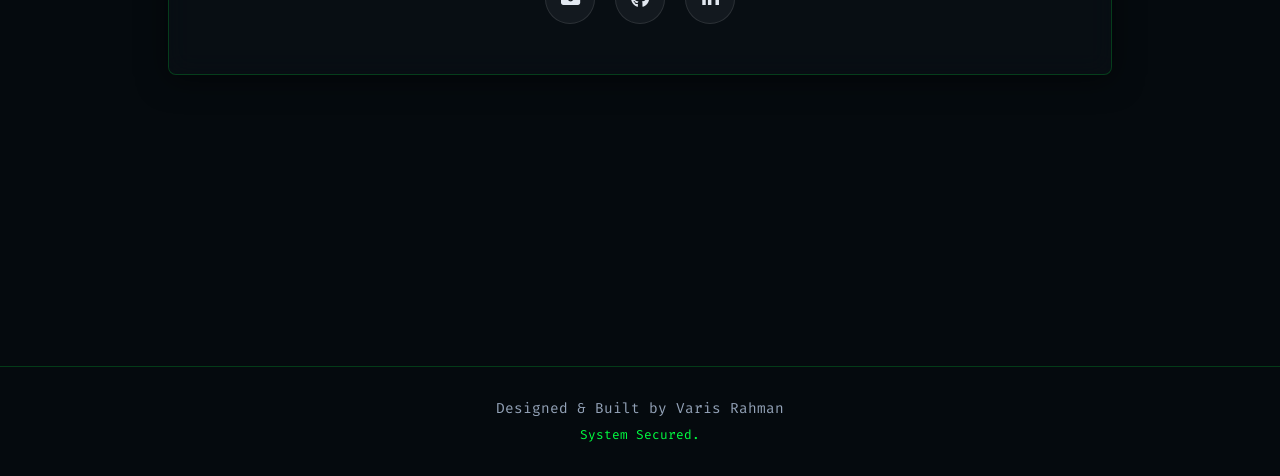
==== commit 7545e97f: "Update index.html" ====
--- a/index.html
+++ b/index.html
@@ -7,10 +7,11 @@
     <title>Varis Rahman | Cybersecurity Portfolio</title>
     <meta name="description"
         content="Portfolio of Varis Rahman, Security Researcher and Cybersecurity Student from Calicut, Kerala.">
+    <meta name="theme-color" content="#050a0e">
     <link
         href="https://fonts.googleapis.com/css2?family=Fira+Code:wght@300;400;500;600;700&family=Inter:wght@300;400;500;600;700&display=swap"
         rel="stylesheet">
-    <link rel="stylesheet" href="https://cdnjs.cloudflare.com/ajax/libs/font-awesome/6.4.0/css/all.min.css">
+    <link rel="stylesheet" href="https://cdnjs.cloudflare.com/ajax/libs/font-awesome/6.5.2/css/all.min.css">
     <link rel="stylesheet" href="style.css">
 </head>
 
@@ -19,13 +20,14 @@
     <canvas id="binary-canvas"></canvas>
 
     <header>
-        <nav class="glass-nav">
-            <div class="logo">&lt;VR/&gt;</div>
+        <nav class="glass-nav" aria-label="Main navigation">
+            <div class="logo" aria-label="Varis Rahman">&lt;VR/&gt;</div>
             <ul class="nav-links">
                 <li><a href="#about">About</a></li>
                 <li><a href="#skills">Skills</a></li>
                 <li><a href="#tools">Tools</a></li>
                 <li><a href="#projects">Projects</a></li>
+                <li><a href="#platforms">Platforms</a></li>
                 <li><a href="#github">GitHub</a></li>
                 <li><a href="#contact">Contact</a></li>
             </ul>
@@ -100,31 +102,71 @@
 
         <!-- Tools -->
         <section id="tools" class="tools-section">
-            <h2 class="section-title reveal"><span>03.</span> Tool Arsenal</h2>
-            <div class="tools-grid reveal">
-                <div class="tool-card glass-panel">
+            <h2 class="section-title reveal"><span>03.</span> Tools</h2>
+            <div class="skills-grid reveal">
+                <div class="skill-card glass-panel">
+                    <i class="fas fa-shield-virus"></i>
+                    <h3>Metasploit</h3>
+                </div>
+                <div class="skill-card glass-panel">
+                    <i class="fas fa-network-wired"></i>
+                    <h3>Nmap</h3>
+                </div>
+                <div class="skill-card glass-panel">
+                    <i class="fas fa-database"></i>
+                    <h3>SQLMap</h3>
+                </div>
+                <div class="skill-card glass-panel">
+                    <i class="fas fa-water"></i>
+                    <h3>Wireshark</h3>
+                </div>
+                <div class="skill-card glass-panel">
+                    <i class="fas fa-hashtag"></i>
+                    <h3>Hashcat</h3>
+                </div>
+                <div class="skill-card glass-panel">
                     <i class="fas fa-spider"></i>
                     <h3>Burp Suite</h3>
                 </div>
-                <div class="tool-card glass-panel">
-                    <i class="fas fa-network-wired"></i>
-                    <h3>Nmap</h3>
-                </div>
-                <div class="tool-card glass-panel">
-                    <i class="fas fa-shield-virus"></i>
-                    <h3>Metasploit</h3>
-                </div>
-                <div class="tool-card glass-panel">
-                    <i class="fas fa-water"></i>
-                    <h3>Wireshark</h3>
-                </div>
-                <div class="tool-card glass-panel">
-                    <i class="fab fa-python"></i>
-                    <h3>Python</h3>
-                </div>
-                <div class="tool-card glass-panel">
-                    <i class="fab fa-linux"></i>
-                    <h3>Kali Linux</h3>
+                <div class="skill-card glass-panel">
+                    <i class="fas fa-paper-plane"></i>
+                    <h3>Postman</h3>
+                </div>
+                <div class="skill-card glass-panel">
+                    <i class="fas fa-sitemap"></i>
+                    <h3>BloodHound</h3>
+                </div>
+                <div class="skill-card glass-panel">
+                    <i class="fas fa-bug"></i>
+                    <h3>VirusTotal</h3>
+                </div>
+                <div class="skill-card glass-panel">
+                    <i class="fas fa-wifi"></i>
+                    <h3>Aircrack-ng</h3>
+                </div>
+                <div class="skill-card glass-panel">
+                    <i class="fas fa-search"></i>
+                    <h3>Censys</h3>
+                </div>
+                <div class="skill-card glass-panel">
+                    <i class="fas fa-mobile-alt"></i>
+                    <h3>MobSF</h3>
+                </div>
+                <div class="skill-card glass-panel">
+                    <i class="fas fa-shield-alt"></i>
+                    <h3>Wazuh</h3>
+                </div>
+                <div class="skill-card glass-panel">
+                    <i class="fas fa-user-secret"></i>
+                    <h3>theHarvester</h3>
+                </div>
+                <div class="skill-card glass-panel">
+                    <i class="fas fa-crosshairs"></i>
+                    <h3>Nessus</h3>
+                </div>
+                <div class="skill-card glass-panel">
+                    <i class="fas fa-eye"></i>
+                    <h3>Shodan</h3>
                 </div>
             </div>
         </section>
@@ -167,7 +209,7 @@
         <section id="projects" class="projects-section reveal">
             <h2 class="section-title"><span>06.</span> Featured Projects</h2>
             <div class="projects-grid">
-                
+
                 <div class="project-card glass-panel">
                     <!-- Tech Header overlay -->
                     <div class="project-card-header">
@@ -176,7 +218,7 @@
                         <span class="dot green"></span>
                         <span class="term-title">Target: Vulnerable Order Portal</span>
                     </div>
-                    
+
                     <div class="project-card-inner">
                         <div class="project-header">
                             <div class="project-icon-wrapper">
@@ -184,12 +226,15 @@
                             </div>
                             <div class="project-links">
                                 <a href="https://github.com/VARISRAHMAN/vulnerable-order-portal.git" target="_blank"
-                                    title="View Source on GitHub"><i class="fab fa-github"></i></a>
+                                    rel="noopener noreferrer" title="View Source on GitHub"
+                                    aria-label="View source on GitHub"><i class="fab fa-github"></i></a>
                             </div>
                         </div>
                         <h3 class="project-title">Vulnerable Order Portal</h3>
                         <div class="project-description">
-                            <p>An intentionally vulnerable web application engineered for penetration testing and educational exploration. Exposes critical vectors including SQL injection, broken access control, and cryptographic failures.</p>
+                            <p>An intentionally vulnerable web application engineered for penetration testing and
+                                educational exploration. Exposes critical vectors including SQL injection, broken access
+                                control, and cryptographic failures.</p>
                         </div>
                         <ul class="project-features">
                             <li><i class="fas fa-chevron-right text-neon"></i> Customer Order System via Login</li>
@@ -205,7 +250,8 @@
                         </div>
                         <div class="project-cta">
                             <a href="https://github.com/VARISRAHMAN/vulnerable-order-portal.git" target="_blank"
-                                class="cyber-btn primary"><i class="fas fa-crosshairs"></i> Engage Target</a>
+                                rel="noopener noreferrer" class="cyber-btn primary"><i class="fas fa-crosshairs"></i>
+                                Engage Target</a>
                         </div>
                     </div>
                 </div>
@@ -218,17 +264,141 @@
                         <span class="dot green" style="background:#555"></span>
                         <span class="term-title">Classified Operation</span>
                     </div>
-                    
+
                     <div class="project-card-inner encrypted-inner">
                         <div class="pulse-ring"></div>
                         <i class="fas fa-lock classified-icon"></i>
                         <h3 class="project-title">[REDACTED]</h3>
                         <div class="project-description" style="max-width: 80%;">
-                            <p>A new security tool is currently undergoing active development deep within the labs. Operation details require level 4 clearance.</p>
+                            <p>A new security tool is currently undergoing active development deep within the labs.
+                                Operation details require level 4 clearance.</p>
                         </div>
                         <div class="project-tags" style="justify-content: center; margin-top: 15px;">
-                            <span class="tag scanning-tag"><i class="fas fa-spinner fa-spin"></i> Establishing Connection...</span>
-                        </div>
+                            <span class="tag scanning-tag"><i class="fas fa-spinner fa-spin"></i> Establishing
+                                Connection...</span>
+                        </div>
+                    </div>
+                </div>
+
+            </div>
+        </section>
+
+        <!-- Platforms & Profiles -->
+        <section id="platforms" class="platforms-section reveal">
+            <h2 class="section-title"><span>07.</span> Platforms & Profiles</h2>
+
+            <!-- Subsection: Hands-On Platforms -->
+            <h3 class="platforms-subtitle"><i class="fas fa-terminal"></i> Hands-On Platforms</h3>
+            <div class="platforms-grid">
+
+                <!-- TryHackMe -->
+                <div class="platform-card glass-panel">
+                    <div class="platform-card-header">
+                        <span class="dot red"></span>
+                        <span class="dot yellow"></span>
+                        <span class="dot green"></span>
+                        <span class="term-title">tryhackme.com</span>
+                    </div>
+                    <div class="platform-card-inner">
+                        <div class="platform-icon-wrapper">
+                            <i class="fas fa-flag platform-icon"></i>
+                        </div>
+                        <h3 class="platform-title">TryHackMe</h3>
+                        <p class="platform-description">Hands-on cybersecurity labs, red team & blue team learning,
+                            practical penetration testing practice</p>
+                        <a href="https://tryhackme.com/p/varis.rahman.in" target="_blank" rel="noopener noreferrer"
+                            class="cyber-btn primary" aria-label="View TryHackMe profile"><i
+                                class="fas fa-external-link-alt"></i> View Profile</a>
+                    </div>
+                </div>
+
+                <!-- Hack The Box -->
+                <div class="platform-card glass-panel">
+                    <div class="platform-card-header">
+                        <span class="dot red"></span>
+                        <span class="dot yellow"></span>
+                        <span class="dot green"></span>
+                        <span class="term-title">hackthebox.com</span>
+                    </div>
+                    <div class="platform-card-inner">
+                        <div class="platform-icon-wrapper">
+                            <i class="fas fa-cube platform-icon"></i>
+                        </div>
+                        <h3 class="platform-title">Hack The Box</h3>
+                        <p class="platform-description">Real-world vulnerable machines, CTF challenges, offensive
+                            security skill development</p>
+                        <a href="https://profile.hackthebox.com/profile/019d20ef-b7ce-71a6-8ed0-ac5afbedb4f2"
+                            target="_blank" rel="noopener noreferrer" class="cyber-btn primary"
+                            aria-label="View Hack The Box profile"><i class="fas fa-external-link-alt"></i> View
+                            Profile</a>
+                    </div>
+                </div>
+
+                <!-- PortSwigger -->
+                <div class="platform-card glass-panel">
+                    <div class="platform-card-header">
+                        <span class="dot red"></span>
+                        <span class="dot yellow"></span>
+                        <span class="dot green"></span>
+                        <span class="term-title">portswigger.net</span>
+                    </div>
+                    <div class="platform-card-inner">
+                        <div class="platform-icon-wrapper">
+                            <i class="fas fa-flask platform-icon"></i>
+                        </div>
+                        <h3 class="platform-title">PortSwigger Web Security Academy</h3>
+                        <p class="platform-description">Web application security labs covering XSS, SQLi,
+                            authentication, and logic flaws</p>
+                        <a href="https://portswigger.net/users/varis.rahman.in" target="_blank"
+                            rel="noopener noreferrer" class="cyber-btn primary" aria-label="View PortSwigger profile"><i
+                                class="fas fa-external-link-alt"></i> View Profile</a>
+                    </div>
+                </div>
+
+            </div>
+
+            <!-- Subsection: Social Media -->
+            <h3 class="platforms-subtitle"><i class="fas fa-share-alt"></i> Social Media</h3>
+            <div class="platforms-grid">
+
+                <!-- X (Twitter) -->
+                <div class="platform-card glass-panel">
+                    <div class="platform-card-header">
+                        <span class="dot red"></span>
+                        <span class="dot yellow"></span>
+                        <span class="dot green"></span>
+                        <span class="term-title">x.com</span>
+                    </div>
+                    <div class="platform-card-inner">
+                        <div class="platform-icon-wrapper social-icon-wrapper">
+                            <i class="fab fa-x-twitter platform-icon"></i>
+                        </div>
+                        <h3 class="platform-title">X (Twitter)</h3>
+                        <p class="platform-description">Cybersecurity updates, learning notes, and technical sharing</p>
+                        <a href="https://x.com/Varis1310783" target="_blank" rel="noopener noreferrer"
+                            class="cyber-btn primary" aria-label="View X Twitter profile"><i
+                                class="fas fa-external-link-alt"></i> View Profile</a>
+                    </div>
+                </div>
+
+                <!-- Instagram -->
+                <div class="platform-card glass-panel">
+                    <div class="platform-card-header">
+                        <span class="dot red"></span>
+                        <span class="dot yellow"></span>
+                        <span class="dot green"></span>
+                        <span class="term-title">instagram.com</span>
+                    </div>
+                    <div class="platform-card-inner">
+                        <div class="platform-icon-wrapper social-icon-wrapper">
+                            <i class="fab fa-instagram platform-icon"></i>
+                        </div>
+                        <h3 class="platform-title">Instagram</h3>
+                        <p class="platform-description">Personal brand, tech journey, and cybersecurity learning
+                            highlights</p>
+                        <a href="https://www.instagram.com/variiis_m?igsh=bjljbmFhcmZsazQy" target="_blank"
+                            rel="noopener noreferrer" class="cyber-btn primary" aria-label="View Instagram profile"><i
+                                class="fas fa-external-link-alt"></i> View Profile</a>
                     </div>
                 </div>
 
@@ -237,28 +407,30 @@
 
         <!-- GitHub -->
         <section id="github" class="auth-section reveal">
-            <h2 class="section-title"><span>07.</span> Open Source</h2>
+            <h2 class="section-title"><span>08.</span> Open Source</h2>
             <div class="github-container glass-panel">
                 <i class="fab fa-github github-icon"></i>
                 <h3>View My Repositories</h3>
                 <p>Check out my projects and scripts on GitHub.</p>
-                <a href="https://github.com/VARISRAHMAN" target="_blank" class="cyber-btn primary"><i
-                        class="fab fa-github"></i> github.com/VARISRAHMAN</a>
+                <a href="https://github.com/VARISRAHMAN" target="_blank" rel="noopener noreferrer"
+                    class="cyber-btn primary" aria-label="Visit GitHub profile"><i class="fab fa-github"></i>
+                    github.com/VARISRAHMAN</a>
             </div>
         </section>
 
         <!-- Contact -->
         <section id="contact" class="contact-section reveal">
-            <h2 class="section-title"><span>08.</span> Establish Connection</h2>
+            <h2 class="section-title"><span>09.</span> Establish Connection</h2>
             <div class="contact-container glass-panel">
                 <p>My inbox is always open. Whether you have a question or just want to say hi, I'll try my best to get
                     back to you!</p>
                 <div class="social-links">
-                    <button id="emailBtn" class="social-btn" style="cursor: pointer;"><i
-                            class="fas fa-envelope"></i></button>
-                    <a href="https://github.com/VARISRAHMAN" target="_blank" class="social-btn"><i
-                            class="fab fa-github"></i></a>
-                    <a href="https://www.linkedin.com/in/varis-rahman-7b3995375" target="_blank" class="social-btn"><i
+                    <a href="mailto:varis.rahman.in@gmail.com" class="social-btn" aria-label="Send email"><i
+                            class="fas fa-envelope"></i></a>
+                    <a href="https://github.com/VARISRAHMAN" target="_blank" rel="noopener noreferrer"
+                        class="social-btn" aria-label="GitHub profile"><i class="fab fa-github"></i></a>
+                    <a href="https://www.linkedin.com/in/varis-rahman-7b3995375" target="_blank"
+                        rel="noopener noreferrer" class="social-btn" aria-label="LinkedIn profile"><i
                             class="fab fa-linkedin-in"></i></a>
                 </div>
             </div>
@@ -272,7 +444,7 @@
 
     <!-- Chatbot Popup -->
     <div class="chatbot-container">
-        <button id="chatbot-toggle" class="chatbot-toggle glass-panel">
+        <button id="chatbot-toggle" type="button" class="chatbot-toggle glass-panel" aria-label="Open chat assistant">
             <i class="fas fa-robot"></i>
         </button>
         <div id="chatbot-window" class="chatbot-window glass-panel hidden">
@@ -281,7 +453,7 @@
                     <span class="status-dot"></span>
                     CyberAssistant AI
                 </div>
-                <button id="chatbot-close"><i class="fas fa-times"></i></button>
+                <button id="chatbot-close" type="button" aria-label="Close chat"><i class="fas fa-times"></i></button>
             </div>
             <div class="chat-body" id="chat-body">
                 <div class="message bot-message">
@@ -289,8 +461,9 @@
                 </div>
             </div>
             <div class="chat-input-area">
-                <input type="text" id="chat-input" placeholder="Type your query...">
-                <button id="chat-send"><i class="fas fa-paper-plane"></i></button>
+                <input type="text" id="chat-input" placeholder="Type your query..." aria-label="Chat message input">
+                <button id="chat-send" type="button" aria-label="Send message"><i
+                        class="fas fa-paper-plane"></i></button>
             </div>
         </div>
     </div>
--- a/style.css
+++ b/style.css
@@ -455,99 +455,147 @@
 .projects-grid {
     display: grid;
     grid-template-columns: repeat(auto-fill, minmax(320px, 1fr));
-    gap: 30px;
+    gap: 40px;
+    margin-top: 20px;
 }
 
 .project-card {
     transition: all 0.4s cubic-bezier(0.175, 0.885, 0.32, 1.275);
-    background: linear-gradient(145deg, rgba(10, 17, 24, 0.8), rgba(5, 10, 14, 0.9));
-    border: 1px solid var(--glass-border);
+    background: linear-gradient(145deg, rgba(15, 23, 30, 0.8), rgba(5, 10, 14, 0.95));
+    border: 1px solid rgba(0, 255, 65, 0.15);
     position: relative;
     overflow: hidden;
-}
-
-.project-card::before {
+    border-radius: 12px;
+    display: flex;
+    flex-direction: column;
+}
+
+/* Cyber Grid Background Overlay */
+.project-card::after {
     content: '';
     position: absolute;
-    top: 0; left: 0; width: 100%; height: 2px;
-    background: linear-gradient(90deg, transparent, #ff5f56, var(--neon-green), transparent);
-    transform: scaleX(0);
-    transition: transform 0.5s ease;
+    top: 0; left: 0; right: 0; bottom: 0;
+    background-image: 
+        linear-gradient(rgba(0, 255, 65, 0.03) 1px, transparent 1px),
+        linear-gradient(90deg, rgba(0, 255, 65, 0.03) 1px, transparent 1px);
+    background-size: 20px 20px;
+    z-index: 0;
+    pointer-events: none;
 }
 
 .project-card:hover {
-    transform: translateY(-10px);
-    box-shadow: 0 15px 30px rgba(0, 0, 0, 0.6), 0 0 20px rgba(0, 255, 65, 0.1);
-    border-color: rgba(0, 255, 65, 0.4);
-}
-
-.project-card:hover::before {
-    transform: scaleX(1);
+    transform: translateY(-10px) scale(1.02);
+    box-shadow: 0 20px 40px rgba(0, 0, 0, 0.7), 0 0 30px rgba(0, 255, 65, 0.15);
+    border-color: var(--neon-green);
+    z-index: 10;
+}
+
+.project-card-header {
+    background: rgba(0, 0, 0, 0.5);
+    padding: 12px 20px;
+    border-bottom: 1px solid rgba(0, 255, 65, 0.1);
+    display: flex;
+    align-items: center;
+    gap: 8px;
+    position: relative;
+    z-index: 2;
+}
+
+.project-card-header .term-title {
+    margin-left: 10px;
+    font-family: var(--font-heading);
+    font-size: 0.70rem;
+    color: var(--text-muted);
+    letter-spacing: 1px;
+    text-transform: uppercase;
 }
 
 .project-card-inner {
-    padding: 30px;
+    padding: 35px 30px;
     display: flex;
     flex-direction: column;
-    height: 100%;
+    flex-grow: 1;
+    position: relative;
+    z-index: 2;
 }
 
 .project-header {
     display: flex;
     justify-content: space-between;
-    align-items: center;
-    margin-bottom: 20px;
+    align-items: flex-start;
+    margin-bottom: 25px;
+}
+
+.project-icon-wrapper {
+    width: 60px;
+    height: 60px;
+    border-radius: 12px;
+    background: rgba(0, 255, 65, 0.05);
+    border: 1px solid rgba(0, 255, 65, 0.2);
+    display: flex;
+    justify-content: center;
+    align-items: center;
+    transition: var(--transition);
+}
+
+.project-card:hover .project-icon-wrapper {
+    background: rgba(0, 255, 65, 0.1);
+    border-color: var(--neon-green);
+    box-shadow: 0 0 20px rgba(0, 255, 65, 0.3);
+    transform: rotate(-5deg);
 }
 
 .project-icon {
-    font-size: 2.5rem;
-    color: var(--neon-green);
-    text-shadow: 0 0 10px rgba(0,255,65,0.3);
+    font-size: 2rem;
+    color: var(--neon-green);
 }
 
 .project-links a {
     color: var(--text-muted);
-    font-size: 1.5rem;
-    transition: var(--transition);
+    font-size: 1.6rem;
+    transition: var(--transition);
+    display: inline-block;
 }
 
 .project-links a:hover {
-    color: var(--neon-cyan);
-    text-shadow: 0 0 10px rgba(0,240,255,0.5);
+    color: var(--neon-green);
+    transform: translateY(-3px) scale(1.1);
+    text-shadow: 0 0 15px rgba(0,255,65,0.6);
 }
 
 .project-title {
-    font-size: 1.5rem;
+    font-size: 1.6rem;
     color: var(--text-main);
     margin-bottom: 15px;
     font-family: var(--font-heading);
+    font-weight: 600;
 }
 
 .project-description {
     color: var(--text-muted);
     font-size: 0.95rem;
-    margin-bottom: 20px;
-    line-height: 1.6;
+    margin-bottom: 25px;
+    line-height: 1.7;
 }
 
 .project-features {
     list-style: none;
-    margin-bottom: 25px;
+    margin-bottom: 30px;
     flex-grow: 1;
 }
 
 .project-features li {
     color: var(--text-muted);
     font-size: 0.9rem;
-    margin-bottom: 10px;
+    margin-bottom: 12px;
     display: flex;
     align-items: flex-start;
-    gap: 8px;
-}
-
-.project-features li i {
-    color: #ff5f56;
-    margin-top: 4px;
+    gap: 10px;
+}
+
+.text-neon {
+    color: var(--neon-cyan);
+    margin-top: 3px;
     font-size: 0.8rem;
 }
 
@@ -555,27 +603,92 @@
     display: flex;
     flex-wrap: wrap;
     gap: 10px;
-    margin-bottom: 25px;
+    margin-bottom: 30px;
 }
 
 .project-tags .tag {
-    font-size: 0.8rem;
+    font-size: 0.75rem;
     font-family: var(--font-heading);
     color: var(--neon-cyan);
-    background: rgba(0, 240, 255, 0.1);
-    padding: 5px 10px;
+    background: transparent;
+    padding: 6px 12px;
     border-radius: 4px;
-    border: 1px solid rgba(0, 240, 255, 0.2);
-    transition: var(--transition);
+    border: 1px solid rgba(0, 240, 255, 0.3);
+    transition: var(--transition);
+    display: flex;
+    align-items: center;
+    gap: 6px;
+}
+
+.project-card:hover .project-tags .tag {
+    background: rgba(0, 240, 255, 0.05);
 }
 
 .project-tags .tag:hover {
     background: rgba(0, 240, 255, 0.2);
-    box-shadow: 0 0 10px rgba(0,240,255,0.3);
+    box-shadow: 0 0 15px rgba(0,240,255,0.4);
+    transform: translateY(-2px);
+    color: #fff;
 }
 
 .project-cta {
     margin-top: auto;
+}
+
+/* Coming Soon Card Styling */
+.coming-soon-card {
+    opacity: 0.85;
+    background: linear-gradient(145deg, rgba(15, 15, 15, 0.8), rgba(5, 5, 5, 0.95));
+    border-color: rgba(255, 255, 255, 0.1);
+}
+
+.coming-soon-card:hover {
+    border-color: rgba(255, 255, 255, 0.3);
+    box-shadow: 0 20px 40px rgba(0, 0, 0, 0.8), 0 0 30px rgba(255, 255, 255, 0.05);
+}
+
+.encrypted-inner {
+    align-items: center;
+    text-align: center;
+    justify-content: center;
+    min-height: 380px;
+}
+
+.classified-icon {
+    font-size: 3.5rem;
+    color: #555;
+    margin-bottom: 25px;
+    transition: var(--transition);
+}
+
+.coming-soon-card:hover .classified-icon {
+    color: #888;
+    text-shadow: 0 0 15px rgba(255,255,255,0.2);
+}
+
+.scanning-tag {
+    color: #888 !important;
+    border-color: #444 !important;
+    background: rgba(255,255,255,0.02) !important;
+}
+
+.pulse-ring {
+    position: absolute;
+    top: 50%;
+    left: 50%;
+    transform: translate(-50%, -50%);
+    width: 80px;
+    height: 80px;
+    border-radius: 50%;
+    border: 1px solid rgba(255, 255, 255, 0.1);
+    animation: pulse-ring 3s infinite cubic-bezier(0.215, 0.61, 0.355, 1);
+    pointer-events: none;
+    z-index: 1;
+}
+
+@keyframes pulse-ring {
+    0% { transform: translate(-50%, -50%) scale(0.8); opacity: 1; }
+    100% { transform: translate(-50%, -50%) scale(3.5); opacity: 0; }
 }
 
 /* GitHub / Open Source */
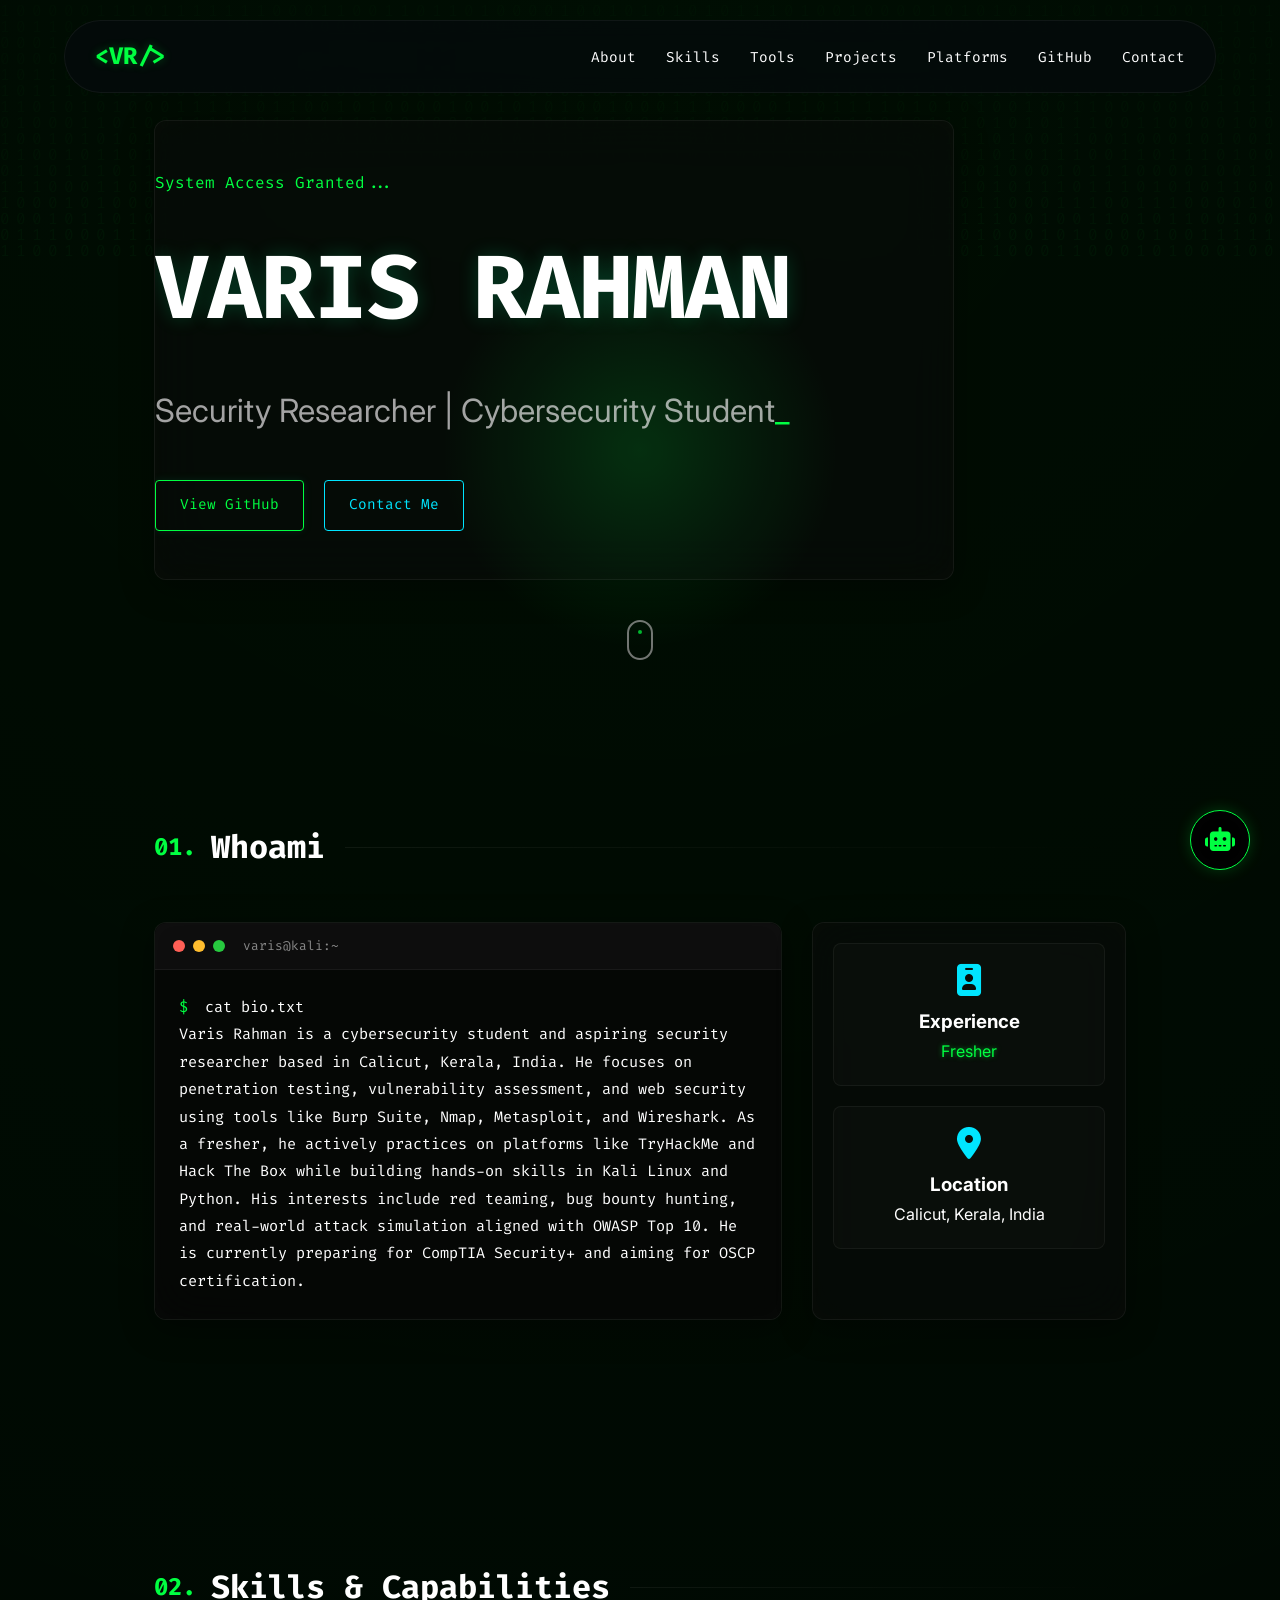
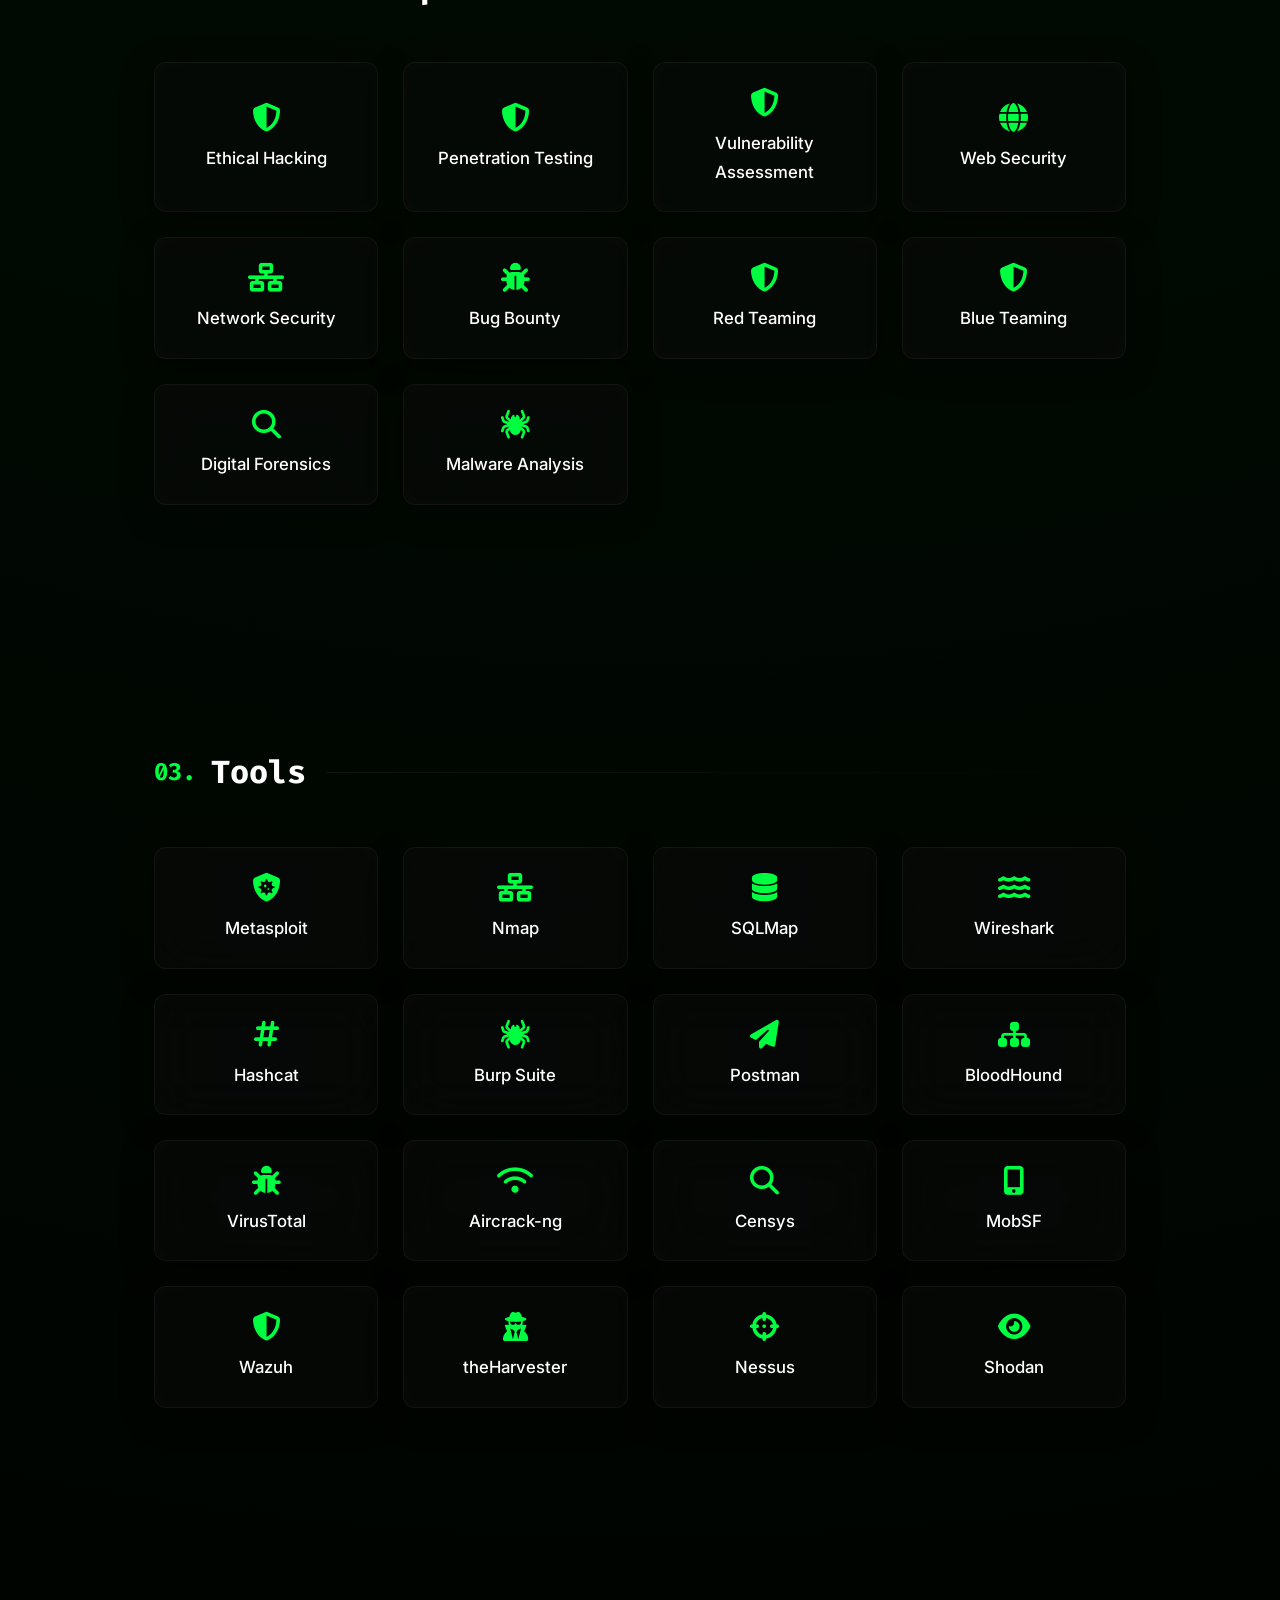
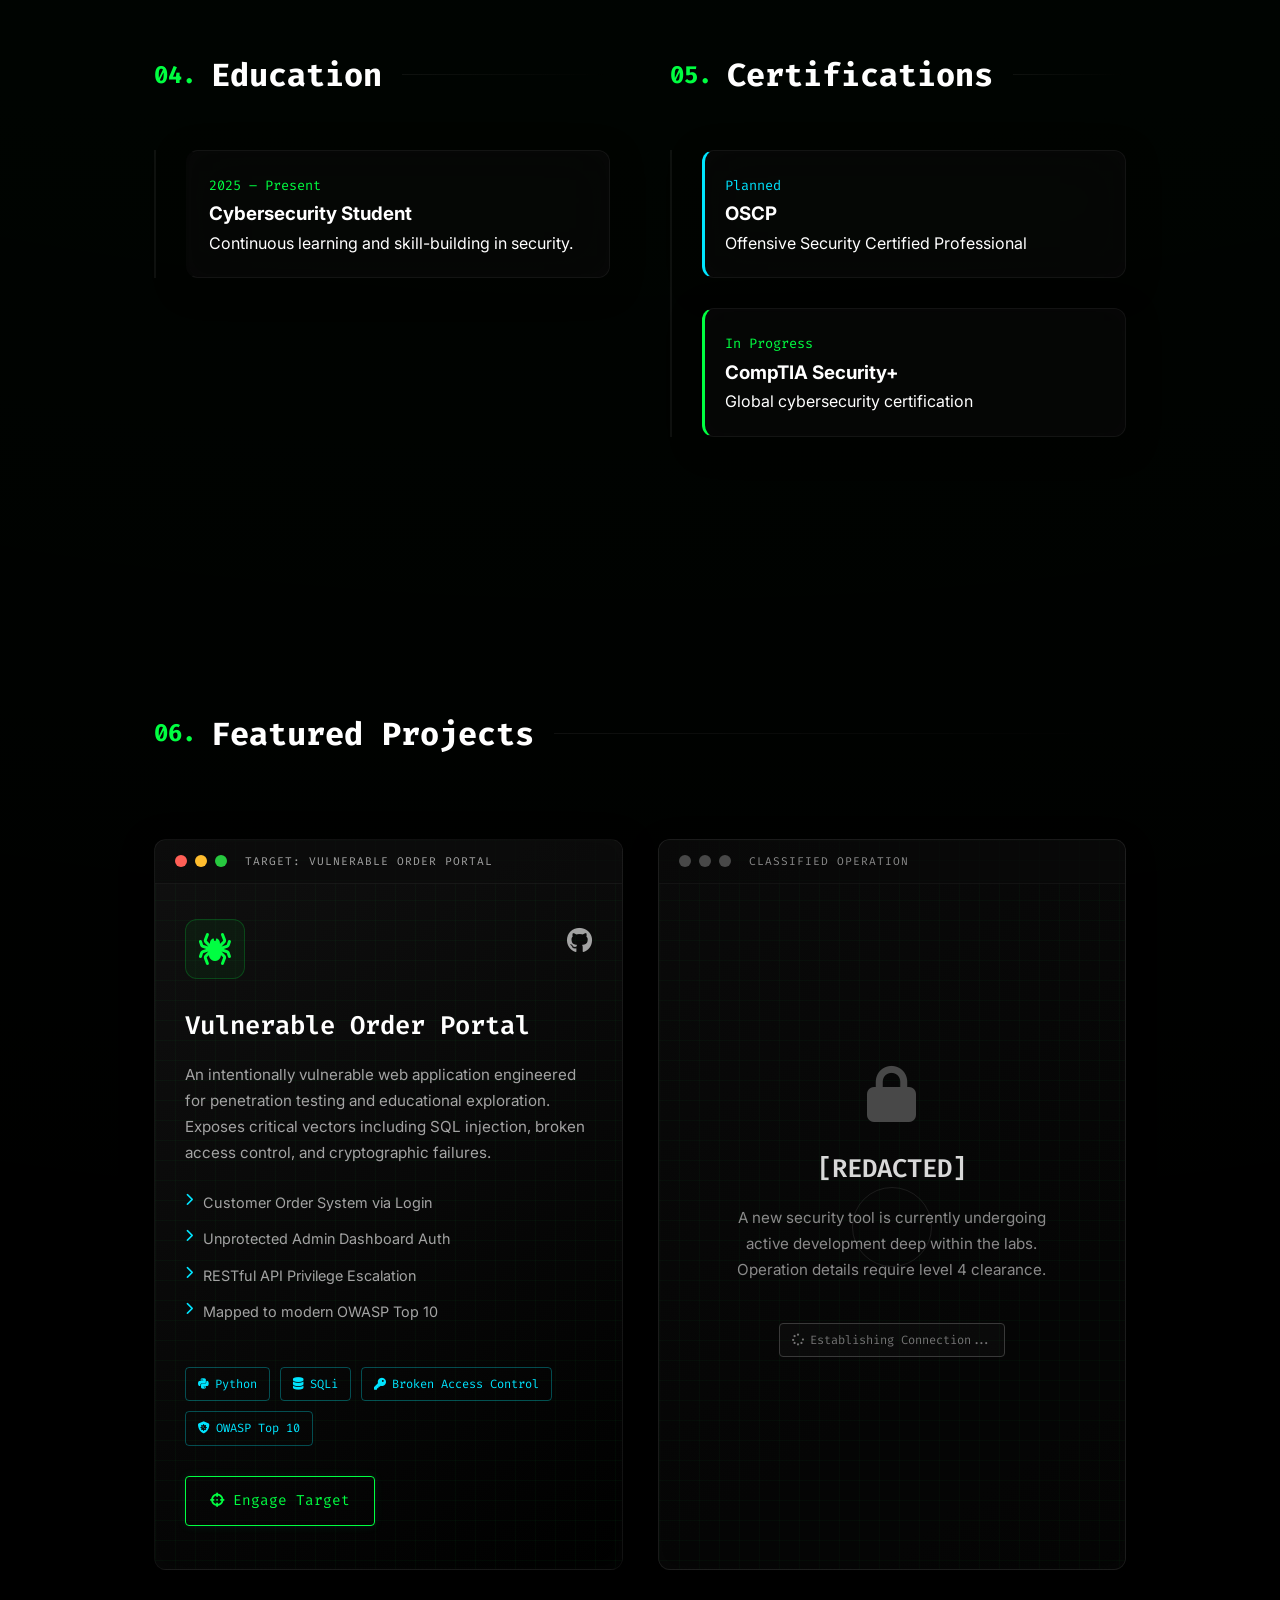
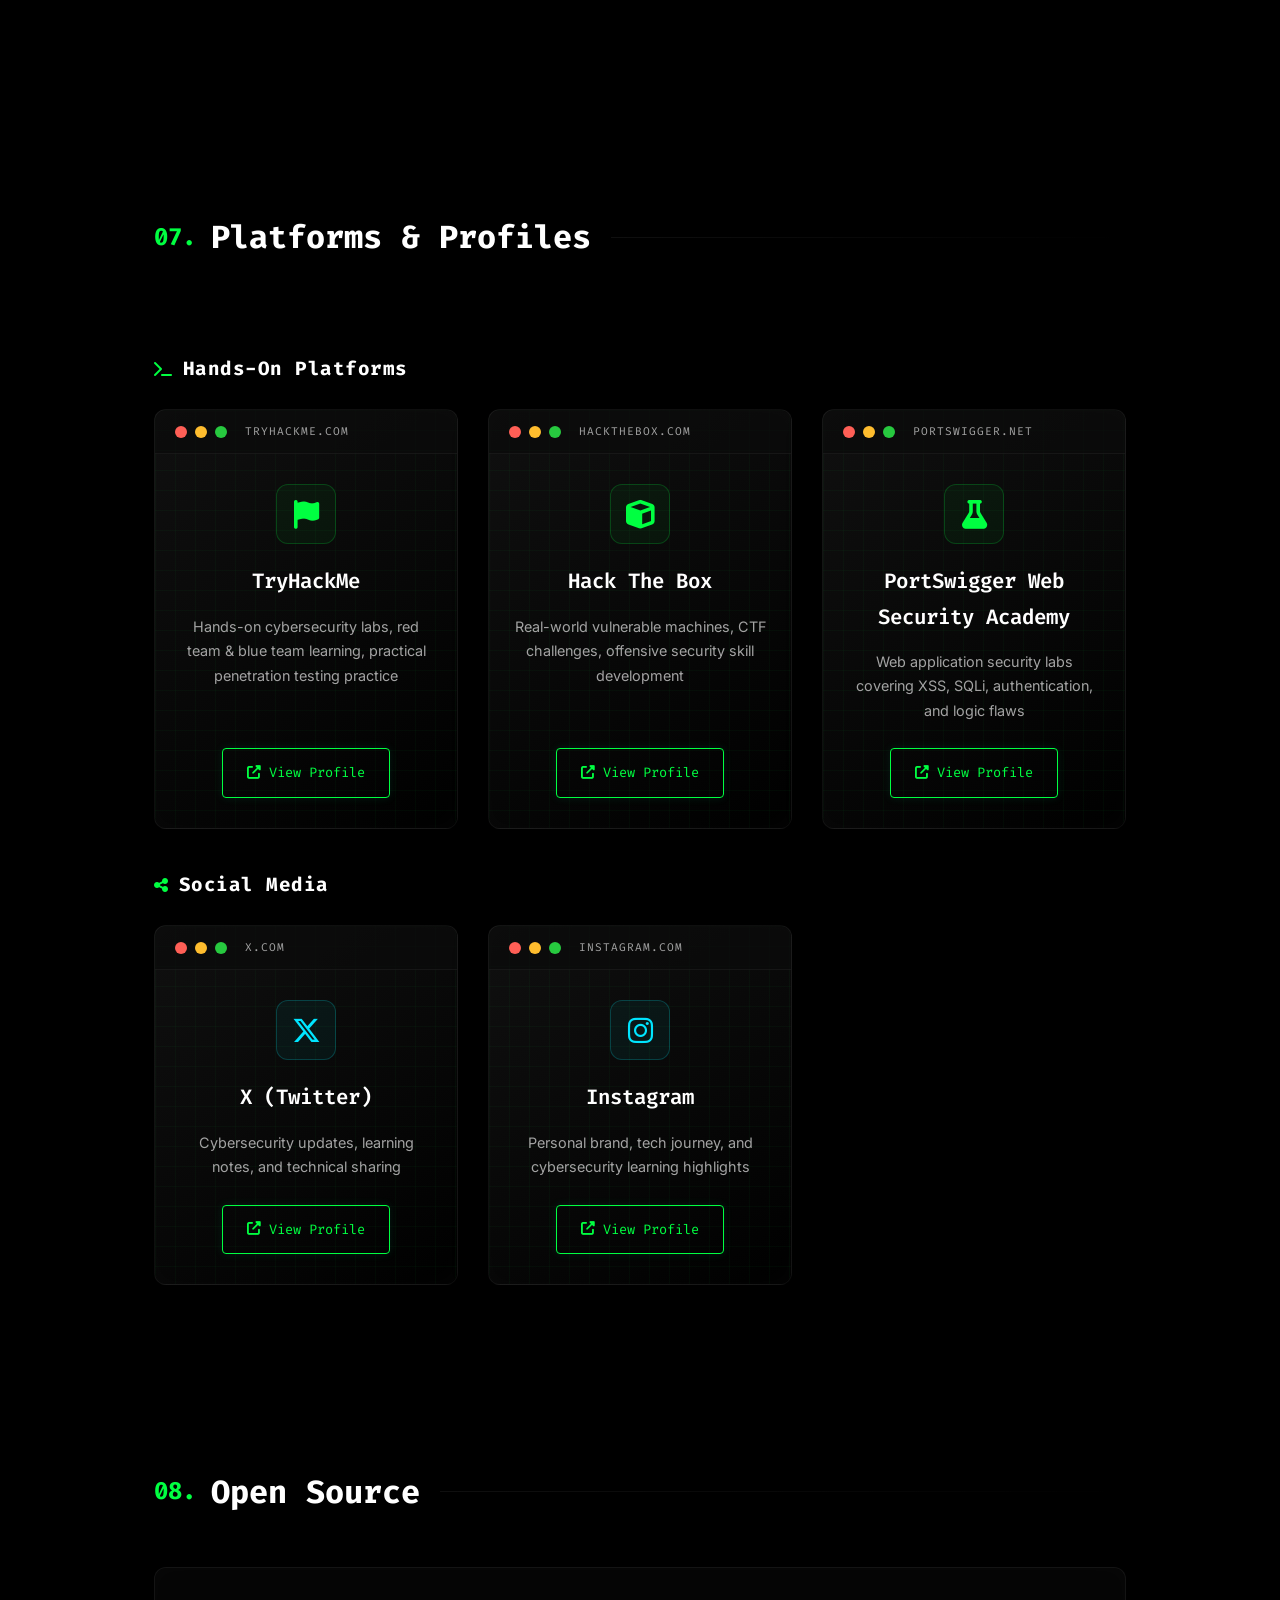
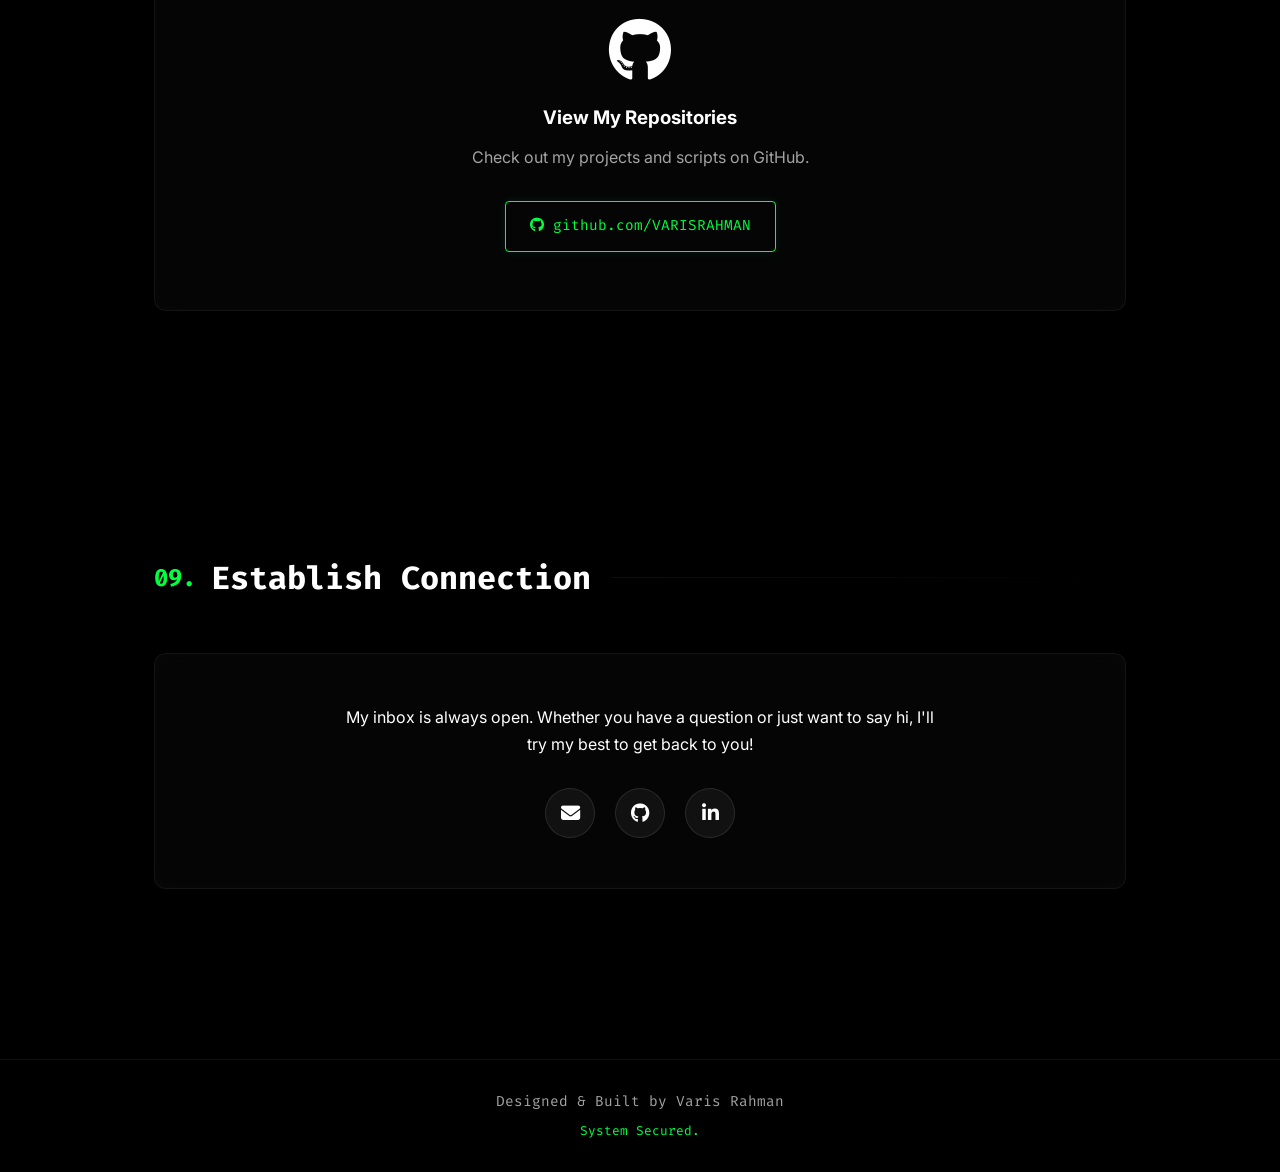
==== commit 896eb45c: "Fix LinkedIn URL in index.html" ====
--- a/index.html
+++ b/index.html
@@ -429,7 +429,7 @@
                             class="fas fa-envelope"></i></a>
                     <a href="https://github.com/VARISRAHMAN" target="_blank" rel="noopener noreferrer"
                         class="social-btn" aria-label="GitHub profile"><i class="fab fa-github"></i></a>
-                    <a href="https://www.linkedin.com/in/varis-rahman-7b3995375" target="_blank"
+                    <a href="https://www.linkedin.com/in/varis-rahman-" target="_blank"
                         rel="noopener noreferrer" class="social-btn" aria-label="LinkedIn profile"><i
                             class="fab fa-linkedin-in"></i></a>
                 </div>
--- a/style.css
+++ b/style.css
@@ -1,20 +1,20 @@
 :root {
-    /* Color Palette */
-    --bg-dark: #050a0e;
-    --bg-light: #0a1118;
-    --neon-green: #00ff41;
-    --neon-cyan: #00f0ff;
-    --text-main: #e2e8f0;
-    --text-muted: #94a3b8;
-    --glass-bg: rgba(10, 17, 24, 0.6);
-    --glass-border: rgba(0, 255, 65, 0.2);
+    /* Color Palette - AMOLED Cyber */
+    --bg-dark: #000000;
+    --bg-light: #080808;
+    --neon-green: #00FF41;
+    --neon-cyan: #00E5FF;
+    --text-main: #FFFFFF;
+    --text-muted: #A3A3A3;
+    --glass-bg: rgba(10, 10, 10, 0.5);
+    --glass-border: rgba(255, 255, 255, 0.06);
     
     /* Typography */
     --font-heading: 'Fira Code', monospace;
     --font-body: 'Inter', sans-serif;
     
     /* Spacing & Transitions */
-    --transition: all 0.3s ease;
+    --transition: all 0.4s cubic-bezier(0.16, 1, 0.3, 1);
 }
 
 *, *::before, *::after {
@@ -31,10 +31,13 @@
 
 body {
     background-color: var(--bg-dark);
+    background-image: radial-gradient(circle at 50% 0%, rgba(0, 255, 65, 0.06) 0%, transparent 60%);
     color: var(--text-main);
     font-family: var(--font-body);
-    line-height: 1.6;
+    line-height: 1.7;
     overflow-x: hidden;
+    -webkit-font-smoothing: antialiased;
+    -moz-osx-font-smoothing: grayscale;
 }
 
 /* Custom Scrollbar Webkit */
@@ -72,23 +75,33 @@
     width: 100vw;
     height: 100vh;
     z-index: -1;
-    opacity: 0.15;
+    opacity: 0.03;
 }
 
 /* Utility Classes */
 .glass-panel {
     background: var(--glass-bg);
-    backdrop-filter: blur(12px);
-    -webkit-backdrop-filter: blur(12px);
+    backdrop-filter: blur(24px);
+    -webkit-backdrop-filter: blur(24px);
     border: 1px solid var(--glass-border);
-    border-radius: 8px;
-    box-shadow: 0 4px 30px rgba(0, 0, 0, 0.5);
+    border-radius: 12px;
+    box-shadow: 0 8px 32px rgba(0, 0, 0, 0.4);
+    position: relative;
+    overflow: hidden;
+}
+.glass-panel::before {
+    content: '';
+    position: absolute;
+    top: 0; left: 0; right: 0; bottom: 0;
+    border-radius: 12px;
+    box-shadow: inset 0 0 20px rgba(255, 255, 255, 0.02);
+    pointer-events: none;
 }
 
 .section-title {
     font-family: var(--font-heading);
     font-size: 2rem;
-    margin-bottom: 2rem;
+    margin-bottom: 3rem;
     display: flex;
     align-items: center;
 }
@@ -128,23 +141,24 @@
 }
 
 .cyber-btn.primary {
-    color: var(--bg-dark);
     background: transparent;
     border: 1px solid var(--neon-green);
     color: var(--neon-green);
+    box-shadow: 0 0 10px rgba(0, 255, 157, 0.1);
 }
 
 .cyber-btn.primary::before {
     content: '';
     position: absolute;
     top: 0; left: 0; width: 0; height: 100%;
-    background: rgba(0,255,65,0.1);
+    background: rgba(0, 255, 157, 0.1);
     z-index: -1;
     transition: var(--transition);
 }
 
 .cyber-btn.primary:hover {
-    box-shadow: 0 0 15px rgba(0, 255, 65, 0.4);
+    box-shadow: 0 5px 20px rgba(0, 255, 157, 0.3);
+    color: #fff;
 }
 
 .cyber-btn.primary:hover::before {
@@ -213,22 +227,22 @@
 
 /* Main Layout */
 main {
-    padding: 0 10%;
-    max-width: 1200px;
+    padding: 0 5%;
+    max-width: 1100px;
     margin: 0 auto;
 }
 
 section {
-    min-height: 100vh;
-    padding-top: 100px;
+    padding: 120px 0;
     display: flex;
     flex-direction: column;
     justify-content: center;
+    position: relative;
 }
 
 /* Hero Section */
 .hero-content {
-    padding: 3rem;
+    padding: 3rem 0;
     max-width: 800px;
 }
 
@@ -239,12 +253,14 @@
 }
 
 h1.glitch {
-    font-size: clamp(3rem, 6vw, 5rem);
-    font-family: var(--font-heading);
-    font-weight: 700;
-    margin-bottom: 10px;
+    font-size: clamp(3.5rem, 7vw, 6rem);
+    font-family: var(--font-heading);
+    font-weight: 800;
+    margin-bottom: 20px;
+    letter-spacing: -1px;
     position: relative;
     color: #fff;
+    text-shadow: 0 0 20px rgba(0, 255, 157, 0.2);
 }
 
 .cyber-subtitle {
@@ -303,9 +319,10 @@
 }
 
 .terminal-header {
-    background: #1e1e1e;
-    padding: 10px 15px;
+    background: #0D0D0D;
+    padding: 12px 18px;
     border-radius: 8px 8px 0 0;
+    border-bottom: 1px solid rgba(255,255,255,0.05);
     display: flex;
     align-items: center;
     gap: 8px;
@@ -324,7 +341,8 @@
 }
 
 .terminal-body {
-    padding: 20px;
+    padding: 24px;
+    background: rgba(5, 5, 5, 0.6);
     font-family: var(--font-heading);
     font-size: 0.95rem;
     line-height: 1.8;
@@ -351,34 +369,46 @@
     font-size: 2rem;
     color: var(--neon-cyan);
     margin-bottom: 10px;
+    display: block;
 }
 
 
 /* Skills Section */
 .skills-grid {
     display: grid;
-    grid-template-columns: repeat(auto-fill, minmax(200px, 1fr));
-    gap: 20px;
+    grid-template-columns: repeat(auto-fill, minmax(180px, 1fr));
+    gap: 25px;
 }
 
 .skill-card {
-    padding: 15px;
+    padding: 25px;
     text-align: center;
     transition: var(--transition);
     cursor: default;
     border: 1px solid rgba(255,255,255,0.05);
+    display: flex;
+    flex-direction: column;
+    align-items: center;
+    justify-content: center;
 }
 
 .skill-card:hover {
-    border-color: var(--neon-green);
-    box-shadow: 0 0 15px rgba(0,255,65,0.2);
-    transform: translateY(-5px);
+    background: rgba(0, 255, 157, 0.05);
+    border-color: rgba(0, 255, 157, 0.3);
+    box-shadow: 0 10px 30px rgba(0, 255, 157, 0.15);
+    transform: translateY(-6px);
 }
 
 .skill-card i {
-    font-size: 2rem;
-    color: var(--neon-green);
-    margin-bottom: 10px;
+    font-size: 1.8rem;
+    color: var(--neon-green);
+    margin-bottom: 12px;
+}
+
+.skill-card h3 {
+    font-size: 1.05rem;
+    font-family: var(--font-body);
+    font-weight: 500;
 }
 
 /* Tools Section */
@@ -388,30 +418,58 @@
     gap: 20px;
 }
 
+.industry-tools-grid {
+    display: grid;
+    grid-template-columns: repeat(4, 1fr);
+    gap: 20px;
+}
+
 .tool-card {
-    padding: 30px;
+    padding: 20px 25px;
     display: flex;
     flex-direction: column;
-    align-items: center;
-    gap: 15px;
-    transition: var(--transition);
+    align-items: flex-start;
+    gap: 12px;
+    transition: var(--transition);
+}
+
+.tool-card-header {
+    display: flex;
+    align-items: center;
+    gap: 12px;
 }
 
 .tool-card:hover {
     background: rgba(0,255,65,0.05);
     border-color: var(--neon-green);
+    transform: translateY(-5px);
+    box-shadow: 0 5px 15px rgba(0, 255, 65, 0.1);
 }
 
 .tool-card i {
-    font-size: 3rem;
+    font-size: 1.5rem;
+    color: var(--neon-green);
+}
+
+.tool-card h3 {
+    font-size: 1.15rem;
     color: var(--text-main);
+    margin: 0;
+}
+
+.tool-desc {
+    font-size: 0.9rem;
+    color: var(--text-muted);
+    text-align: left;
+    line-height: 1.5;
+    margin: 0;
 }
 
 /* Timeline / Education / Certs */
 .duel-column {
     display: grid;
     grid-template-columns: 1fr 1fr;
-    gap: 50px;
+    gap: 60px;
 }
 
 .timeline {
@@ -455,14 +513,14 @@
 .projects-grid {
     display: grid;
     grid-template-columns: repeat(auto-fill, minmax(320px, 1fr));
-    gap: 40px;
-    margin-top: 20px;
+    gap: 35px;
+    margin-top: 30px;
 }
 
 .project-card {
-    transition: all 0.4s cubic-bezier(0.175, 0.885, 0.32, 1.275);
-    background: linear-gradient(145deg, rgba(15, 23, 30, 0.8), rgba(5, 10, 14, 0.95));
-    border: 1px solid rgba(0, 255, 65, 0.15);
+    transition: var(--transition);
+    background: linear-gradient(145deg, rgba(20, 20, 20, 0.8), rgba(0, 0, 0, 0.95));
+    border: 1px solid rgba(255, 255, 255, 0.05);
     position: relative;
     overflow: hidden;
     border-radius: 12px;
@@ -484,16 +542,16 @@
 }
 
 .project-card:hover {
-    transform: translateY(-10px) scale(1.02);
-    box-shadow: 0 20px 40px rgba(0, 0, 0, 0.7), 0 0 30px rgba(0, 255, 65, 0.15);
-    border-color: var(--neon-green);
+    transform: translateY(-8px);
+    box-shadow: 0 25px 50px rgba(0, 0, 0, 0.6), 0 0 30px rgba(0, 255, 157, 0.1);
+    border-color: rgba(0, 255, 157, 0.3);
     z-index: 10;
 }
 
 .project-card-header {
-    background: rgba(0, 0, 0, 0.5);
+    background: rgba(10, 10, 10, 0.7);
     padding: 12px 20px;
-    border-bottom: 1px solid rgba(0, 255, 65, 0.1);
+    border-bottom: 1px solid rgba(255, 255, 255, 0.05);
     display: flex;
     align-items: center;
     gap: 8px;
@@ -691,6 +749,160 @@
     100% { transform: translate(-50%, -50%) scale(3.5); opacity: 0; }
 }
 
+/* Platforms & Profiles Section */
+.platforms-section {
+    padding-bottom: 60px;
+}
+
+.platforms-subtitle {
+    font-family: var(--font-heading);
+    font-size: 1.2rem;
+    color: var(--text-main);
+    margin-bottom: 1.5rem;
+    margin-top: 2.5rem;
+    display: flex;
+    align-items: center;
+    gap: 10px;
+    letter-spacing: 0.5px;
+}
+
+.platforms-subtitle i {
+    color: var(--neon-green);
+    font-size: 1rem;
+}
+
+.platforms-grid {
+    display: grid;
+    grid-template-columns: repeat(auto-fill, minmax(300px, 1fr));
+    gap: 30px;
+}
+
+.platform-card {
+    transition: var(--transition);
+    background: linear-gradient(145deg, rgba(20, 20, 20, 0.8), rgba(0, 0, 0, 0.95));
+    border: 1px solid rgba(255, 255, 255, 0.05);
+    position: relative;
+    overflow: hidden;
+    border-radius: 12px;
+    display: flex;
+    flex-direction: column;
+}
+
+/* Cyber Grid Background Overlay — matches project cards */
+.platform-card::after {
+    content: '';
+    position: absolute;
+    top: 0; left: 0; right: 0; bottom: 0;
+    background-image:
+        linear-gradient(rgba(0, 255, 65, 0.03) 1px, transparent 1px),
+        linear-gradient(90deg, rgba(0, 255, 65, 0.03) 1px, transparent 1px);
+    background-size: 20px 20px;
+    z-index: 0;
+    pointer-events: none;
+}
+
+.platform-card:hover {
+    transform: translateY(-8px);
+    box-shadow: 0 25px 50px rgba(0, 0, 0, 0.6), 0 0 30px rgba(0, 255, 157, 0.1);
+    border-color: rgba(0, 255, 157, 0.3);
+    z-index: 10;
+}
+
+.platform-card-header {
+    background: rgba(10, 10, 10, 0.7);
+    padding: 12px 20px;
+    border-bottom: 1px solid rgba(255, 255, 255, 0.05);
+    display: flex;
+    align-items: center;
+    gap: 8px;
+    position: relative;
+    z-index: 2;
+}
+
+.platform-card-header .term-title {
+    margin-left: 10px;
+    font-family: var(--font-heading);
+    font-size: 0.70rem;
+    color: var(--text-muted);
+    letter-spacing: 1px;
+    text-transform: uppercase;
+}
+
+.platform-card-inner {
+    padding: 30px 25px;
+    display: flex;
+    flex-direction: column;
+    align-items: center;
+    text-align: center;
+    flex-grow: 1;
+    position: relative;
+    z-index: 2;
+    gap: 15px;
+}
+
+.platform-icon-wrapper {
+    width: 60px;
+    height: 60px;
+    border-radius: 12px;
+    background: rgba(0, 255, 65, 0.05);
+    border: 1px solid rgba(0, 255, 65, 0.2);
+    display: flex;
+    justify-content: center;
+    align-items: center;
+    transition: var(--transition);
+    margin-bottom: 5px;
+}
+
+.platform-card:hover .platform-icon-wrapper {
+    background: rgba(0, 255, 65, 0.1);
+    border-color: var(--neon-green);
+    box-shadow: 0 0 20px rgba(0, 255, 65, 0.3);
+    transform: rotate(-5deg);
+}
+
+/* Social media cards get a cyan accent */
+.social-icon-wrapper {
+    background: rgba(0, 240, 255, 0.05);
+    border-color: rgba(0, 240, 255, 0.2);
+}
+
+.platform-card:hover .social-icon-wrapper {
+    background: rgba(0, 240, 255, 0.1);
+    border-color: var(--neon-cyan);
+    box-shadow: 0 0 20px rgba(0, 240, 255, 0.3);
+}
+
+.social-icon-wrapper .platform-icon {
+    color: var(--neon-cyan);
+}
+
+.platform-icon {
+    font-size: 1.8rem;
+    color: var(--neon-green);
+}
+
+.platform-title {
+    font-size: 1.3rem;
+    color: var(--text-main);
+    font-family: var(--font-heading);
+    font-weight: 600;
+}
+
+.platform-description {
+    color: var(--text-muted);
+    font-size: 0.9rem;
+    line-height: 1.7;
+    flex-grow: 1;
+}
+
+.platform-card-inner .cyber-btn {
+    margin-top: 10px;
+    font-size: 0.85rem;
+    display: inline-flex;
+    align-items: center;
+    gap: 8px;
+}
+
 /* GitHub / Open Source */
 .github-container {
     text-align: center;
@@ -739,6 +951,7 @@
     text-decoration: none;
     transition: var(--transition);
     border: 1px solid rgba(255,255,255,0.1);
+    cursor: pointer;
 }
 
 .social-btn:hover {
@@ -927,17 +1140,46 @@
     transform: translateY(0);
 }
 
-/* Responsive */
 @media (max-width: 900px) {
     .about-grid, .duel-column {
         grid-template-columns: 1fr;
     }
     .tools-grid { grid-template-columns: repeat(2, 1fr); }
-    .nav-links { display: none; } /* Could add a hamburger menu if needed */
+    .industry-tools-grid { grid-template-columns: repeat(2, 1fr); }
+    .platforms-grid { grid-template-columns: repeat(2, 1fr); }
+    .nav-links { display: none; }
+    main { padding: 0 6%; }
 }
 @media (max-width: 500px) {
     .tools-grid { grid-template-columns: 1fr; }
+    .industry-tools-grid { grid-template-columns: 1fr; }
     .projects-grid { grid-template-columns: 1fr; }
+    .platforms-grid { grid-template-columns: 1fr; }
     h1.glitch { font-size: 2.5rem; }
-    .chatbot-window { width: 90vw; bottom: 80px; right: 5vw; }
-}
+    main { padding: 0 4%; }
+    .chatbot-container {
+        right: 15px;
+        bottom: 15px;
+    }
+    .chatbot-window {
+        width: 90vw;
+        bottom: 70px;
+        right: -15px;
+    }
+    .hero-content { padding: 2rem 1.5rem; }
+    .github-container,
+    .contact-container { padding: 30px 20px; }
+    .section-title { font-size: 1.5rem; }
+    .section-title span { font-size: 1.2rem; }
+}
+
+/* Focus-visible styles for keyboard accessibility */
+.cyber-btn:focus-visible,
+.social-btn:focus-visible,
+.chatbot-toggle:focus-visible,
+#chatbot-close:focus-visible,
+#chat-send:focus-visible,
+.nav-links a:focus-visible {
+    outline: 2px solid var(--neon-green);
+    outline-offset: 3px;
+}
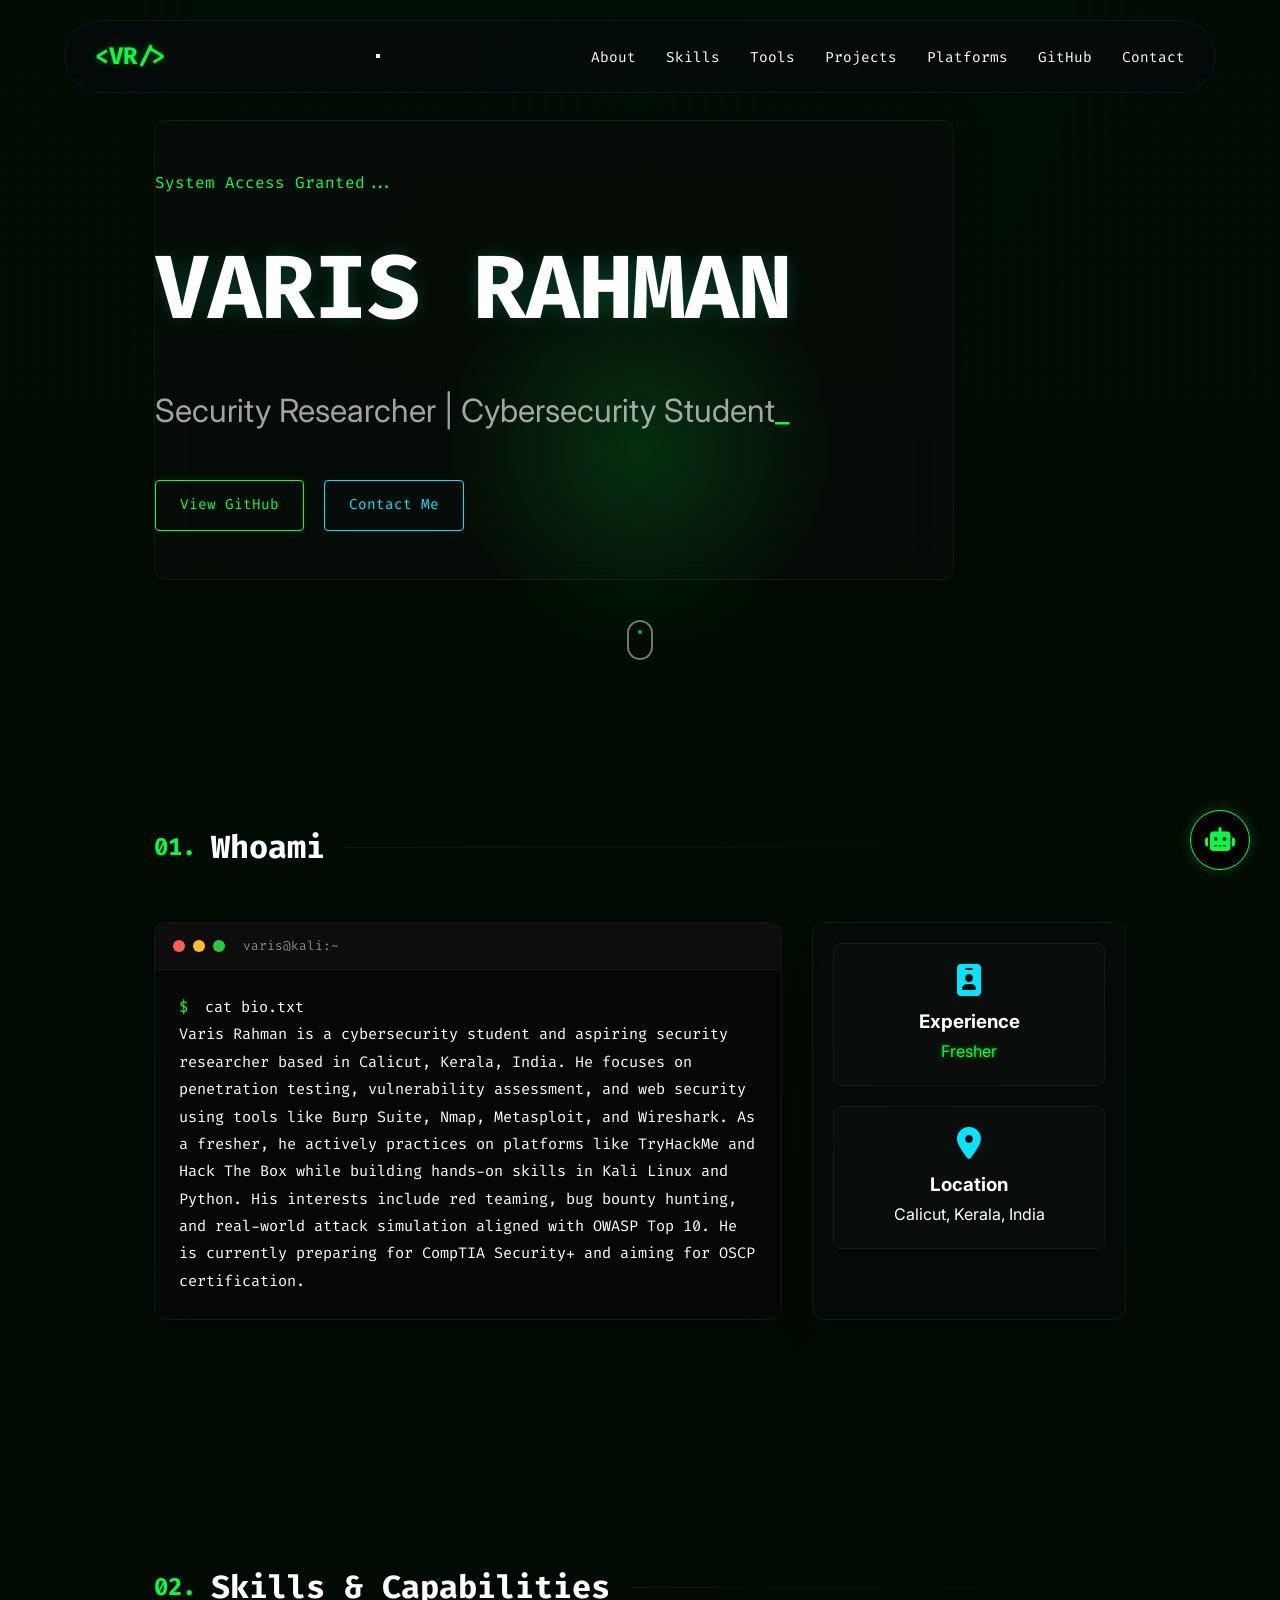
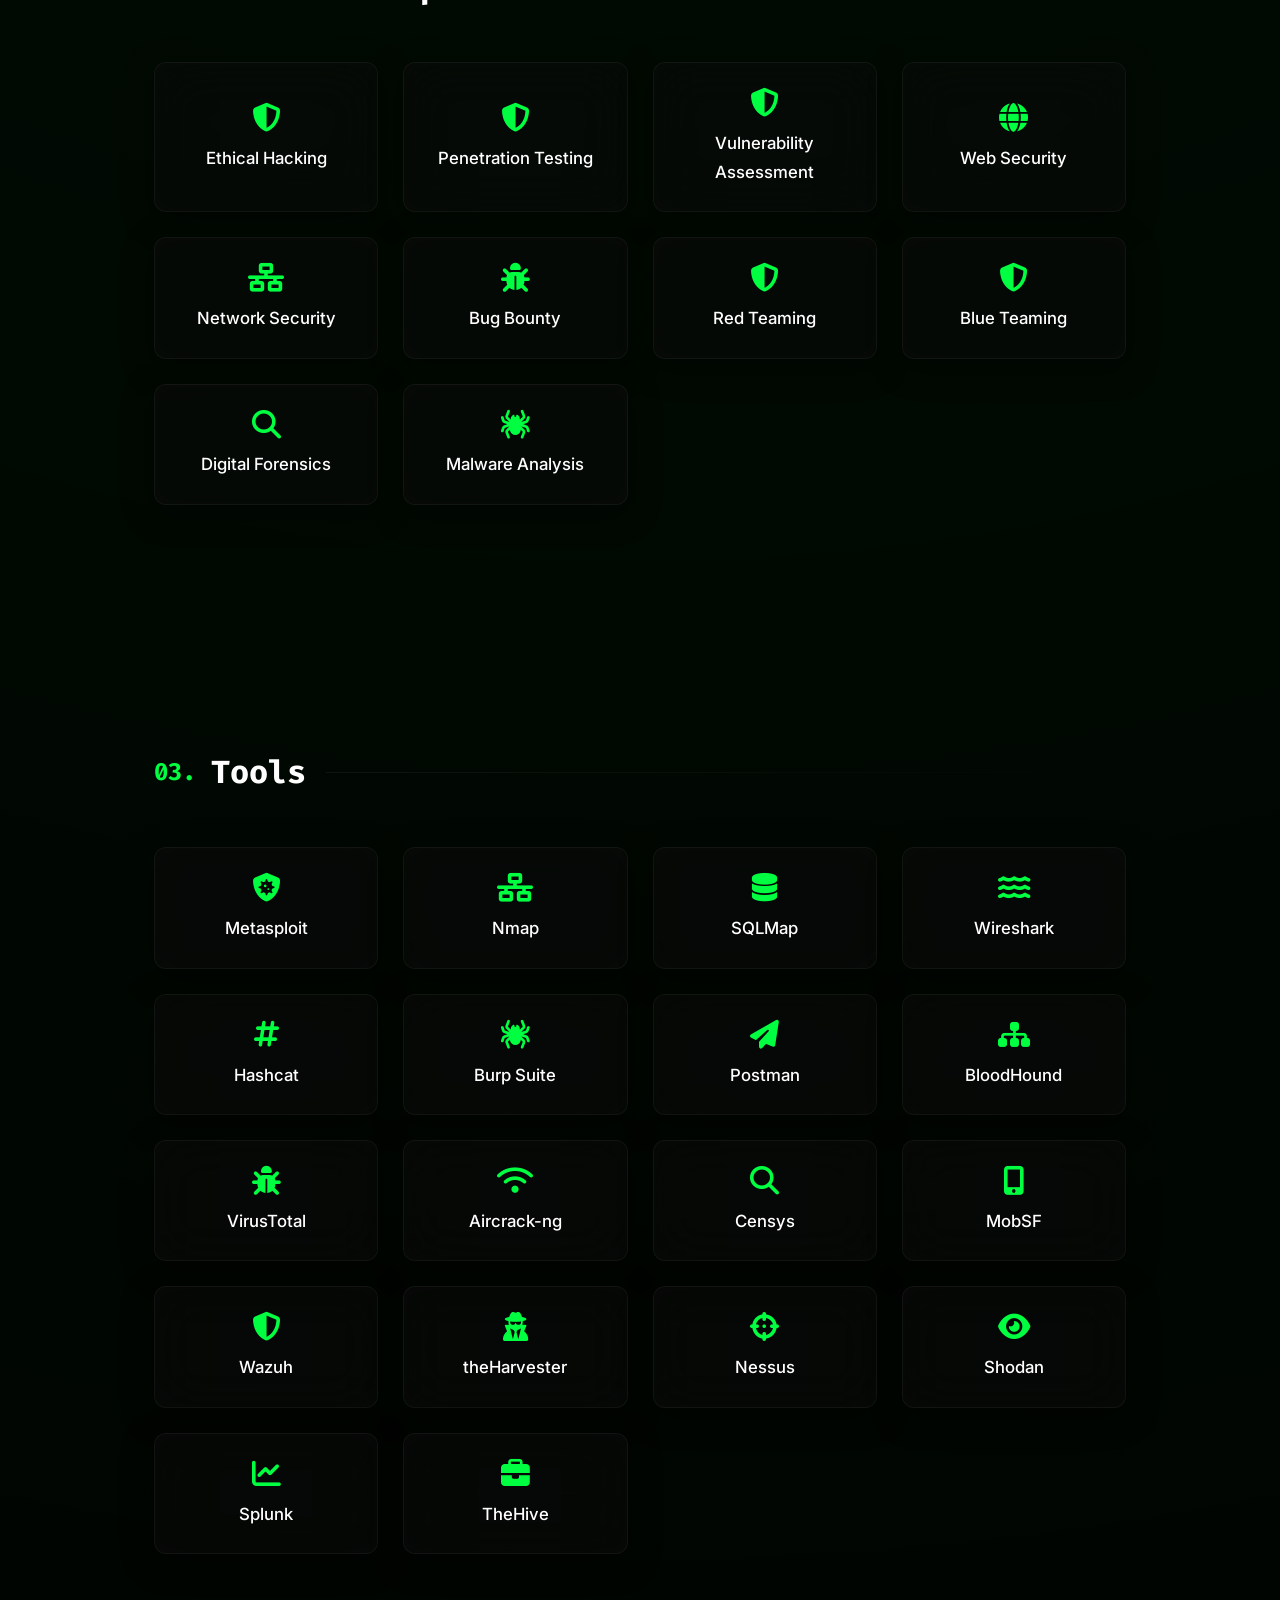
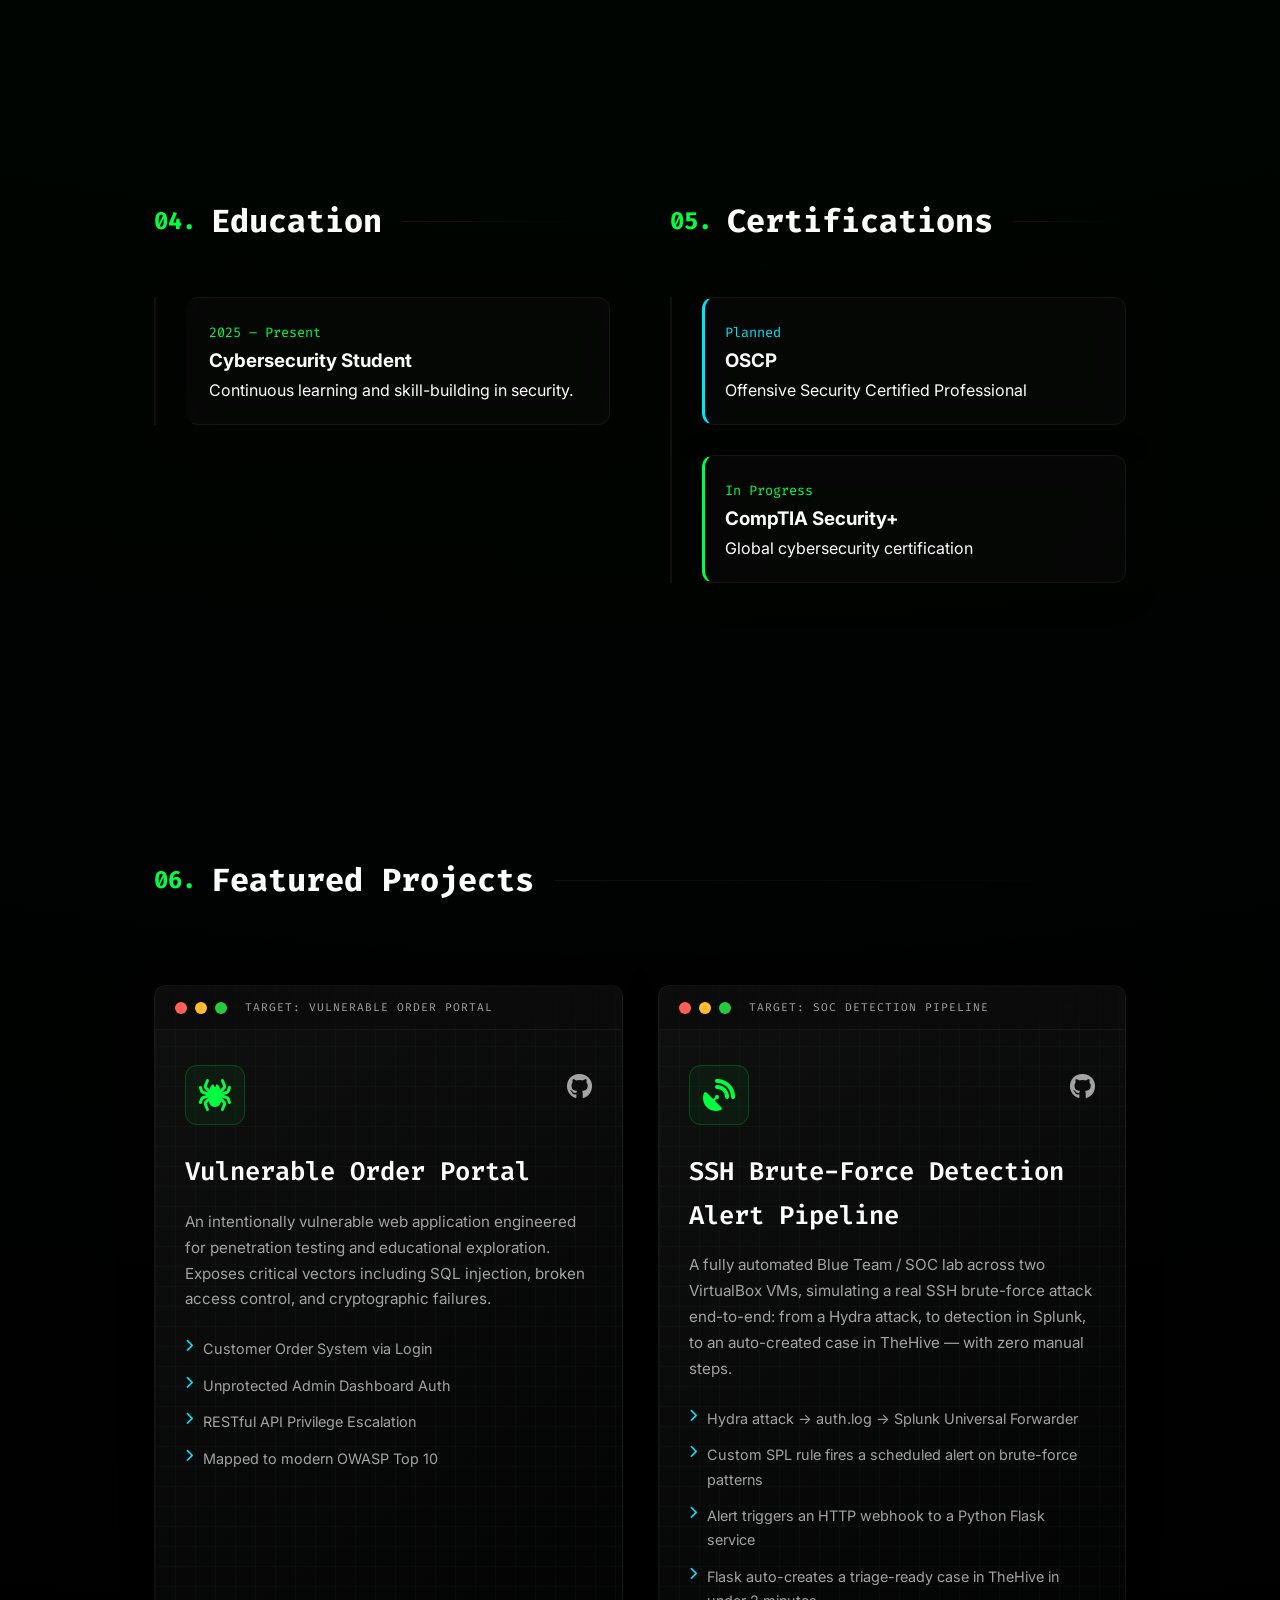
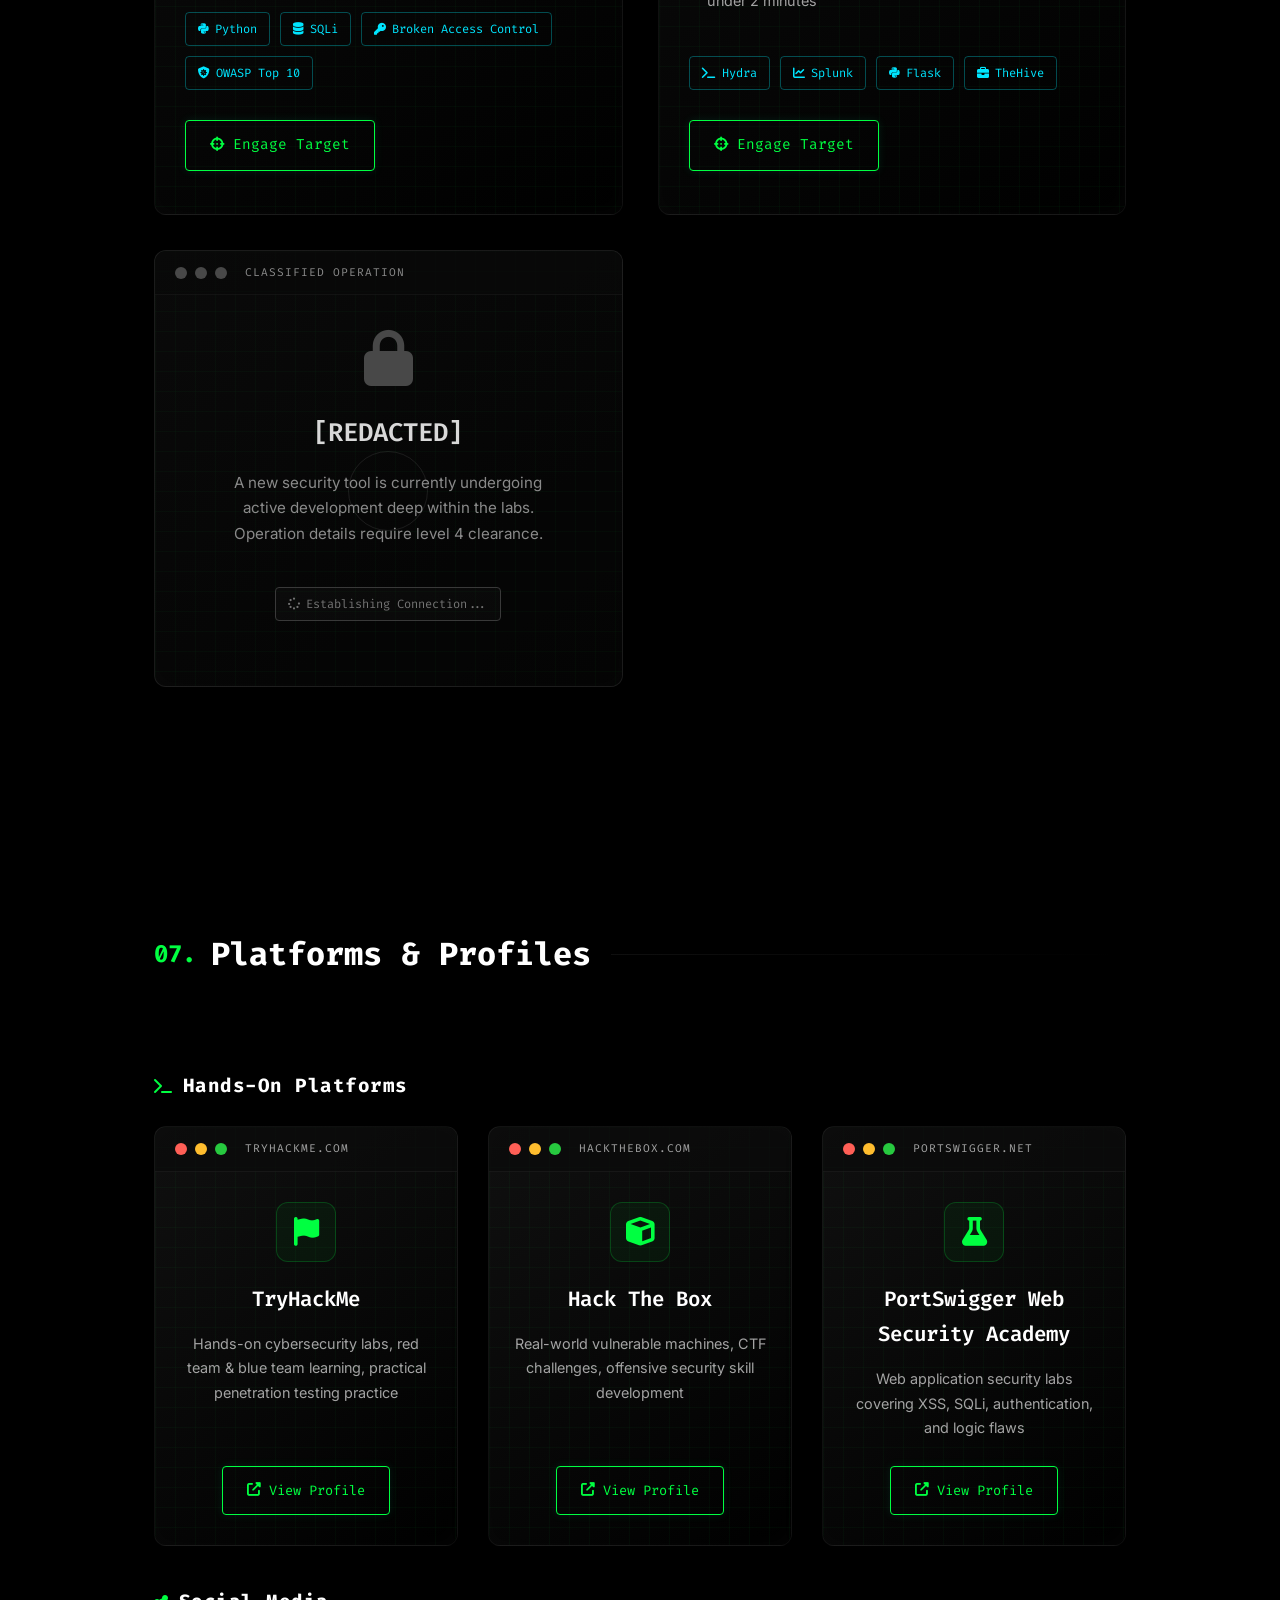
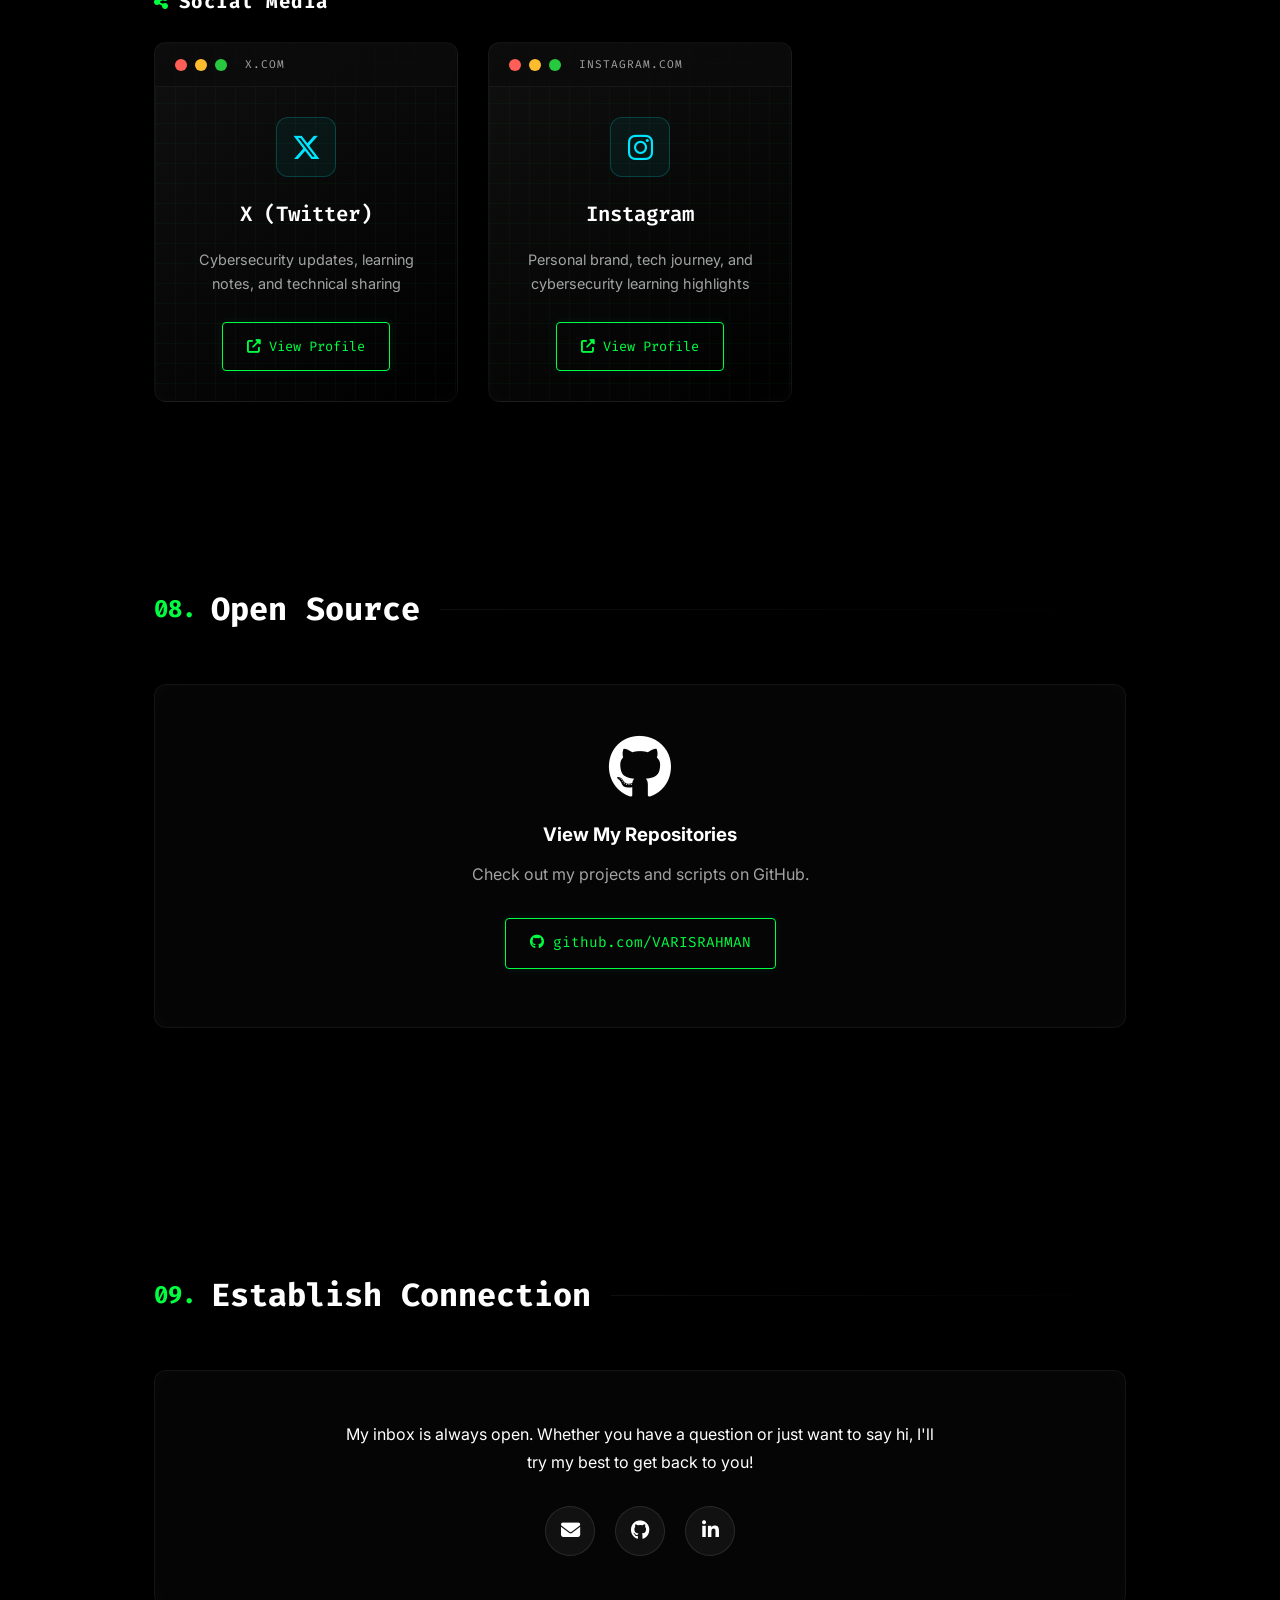
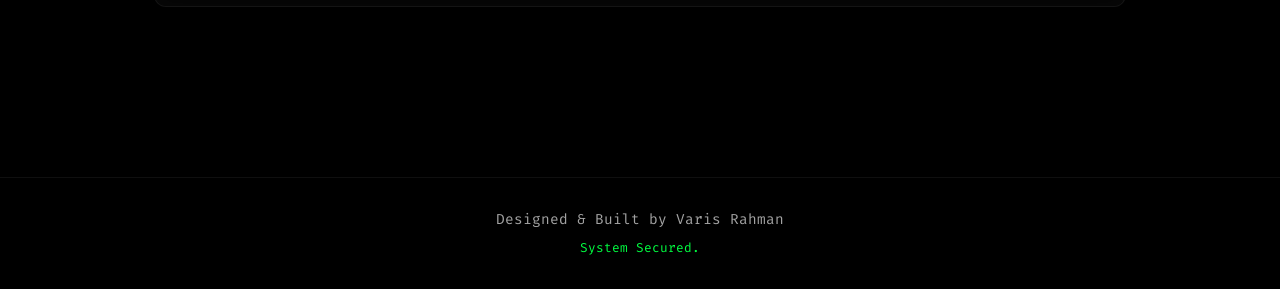
==== commit ded88063: "Enhance navigation and add new project details Added navigation toggle button and new project card f" ====
--- a/index.html
+++ b/index.html
@@ -22,7 +22,13 @@
     <header>
         <nav class="glass-nav" aria-label="Main navigation">
             <div class="logo" aria-label="Varis Rahman">&lt;VR/&gt;</div>
-            <ul class="nav-links">
+            <button id="nav-toggle" class="nav-toggle" type="button" aria-label="Toggle navigation menu"
+                aria-expanded="false" aria-controls="nav-links">
+                <span class="nav-toggle-bar"></span>
+                <span class="nav-toggle-bar"></span>
+                <span class="nav-toggle-bar"></span>
+            </button>
+            <ul class="nav-links" id="nav-links">
                 <li><a href="#about">About</a></li>
                 <li><a href="#skills">Skills</a></li>
                 <li><a href="#tools">Tools</a></li>
@@ -95,7 +101,7 @@
         <!-- Skills -->
         <section id="skills" class="skills-section">
             <h2 class="section-title reveal"><span>02.</span> Skills & Capabilities</h2>
-            <div class="skills-grid reveal">
+            <div class="skills-grid reveal" id="skills-grid">
                 <!-- Skill cards injected via JS -->
             </div>
         </section>
@@ -167,6 +173,14 @@
                 <div class="skill-card glass-panel">
                     <i class="fas fa-eye"></i>
                     <h3>Shodan</h3>
+                </div>
+                <div class="skill-card glass-panel">
+                    <i class="fas fa-chart-line"></i>
+                    <h3>Splunk</h3>
+                </div>
+                <div class="skill-card glass-panel">
+                    <i class="fas fa-briefcase"></i>
+                    <h3>TheHive</h3>
                 </div>
             </div>
         </section>
@@ -256,6 +270,56 @@
                     </div>
                 </div>
 
+                <!-- SSH Brute-Force Detection Alert Pipeline -->
+                <div class="project-card glass-panel">
+                    <div class="project-card-header">
+                        <span class="dot red"></span>
+                        <span class="dot yellow"></span>
+                        <span class="dot green"></span>
+                        <span class="term-title">Target: SOC Detection Pipeline</span>
+                    </div>
+
+                    <div class="project-card-inner">
+                        <div class="project-header">
+                            <div class="project-icon-wrapper">
+                                <i class="fas fa-satellite-dish project-icon"></i>
+                            </div>
+                            <div class="project-links">
+                                <a href="https://github.com/VARISRAHMAN/SSH-Brute-Force-Detection-Pipeline" target="_blank"
+                                    rel="noopener noreferrer" title="View Source on GitHub"
+                                    aria-label="View source on GitHub"><i class="fab fa-github"></i></a>
+                            </div>
+                        </div>
+                        <h3 class="project-title">SSH Brute-Force Detection Alert Pipeline</h3>
+                        <div class="project-description">
+                            <p>A fully automated Blue Team / SOC lab across two VirtualBox VMs, simulating a
+                                real SSH brute-force attack end-to-end: from a Hydra attack, to detection in
+                                Splunk, to an auto-created case in TheHive — with zero manual steps.</p>
+                        </div>
+                        <ul class="project-features">
+                            <li><i class="fas fa-chevron-right text-neon"></i> Hydra attack → auth.log → Splunk
+                                Universal Forwarder</li>
+                            <li><i class="fas fa-chevron-right text-neon"></i> Custom SPL rule fires a scheduled
+                                alert on brute-force patterns</li>
+                            <li><i class="fas fa-chevron-right text-neon"></i> Alert triggers an HTTP webhook to a
+                                Python Flask service</li>
+                            <li><i class="fas fa-chevron-right text-neon"></i> Flask auto-creates a triage-ready
+                                case in TheHive in under 2 minutes</li>
+                        </ul>
+                        <div class="project-tags">
+                            <span class="tag"><i class="fas fa-terminal"></i> Hydra</span>
+                            <span class="tag"><i class="fas fa-chart-line"></i> Splunk</span>
+                            <span class="tag"><i class="fab fa-python"></i> Flask</span>
+                            <span class="tag"><i class="fas fa-briefcase"></i> TheHive</span>
+                        </div>
+                        <div class="project-cta">
+                            <a href="https://github.com/VARISRAHMAN/SSH-Brute-Force-Detection-Pipeline" target="_blank"
+                                rel="noopener noreferrer" class="cyber-btn primary"><i class="fas fa-crosshairs"></i>
+                                Engage Target</a>
+                        </div>
+                    </div>
+                </div>
+
                 <!-- Coming Soon Card -->
                 <div class="project-card glass-panel coming-soon-card">
                     <div class="project-card-header">
@@ -429,7 +493,7 @@
                             class="fas fa-envelope"></i></a>
                     <a href="https://github.com/VARISRAHMAN" target="_blank" rel="noopener noreferrer"
                         class="social-btn" aria-label="GitHub profile"><i class="fab fa-github"></i></a>
-                    <a href="https://www.linkedin.com/in/varis-rahman-" target="_blank"
+                    <a href="https://www.linkedin.com/in/varis-rahman-7b3995375" target="_blank"
                         rel="noopener noreferrer" class="social-btn" aria-label="LinkedIn profile"><i
                             class="fab fa-linkedin-in"></i></a>
                 </div>
